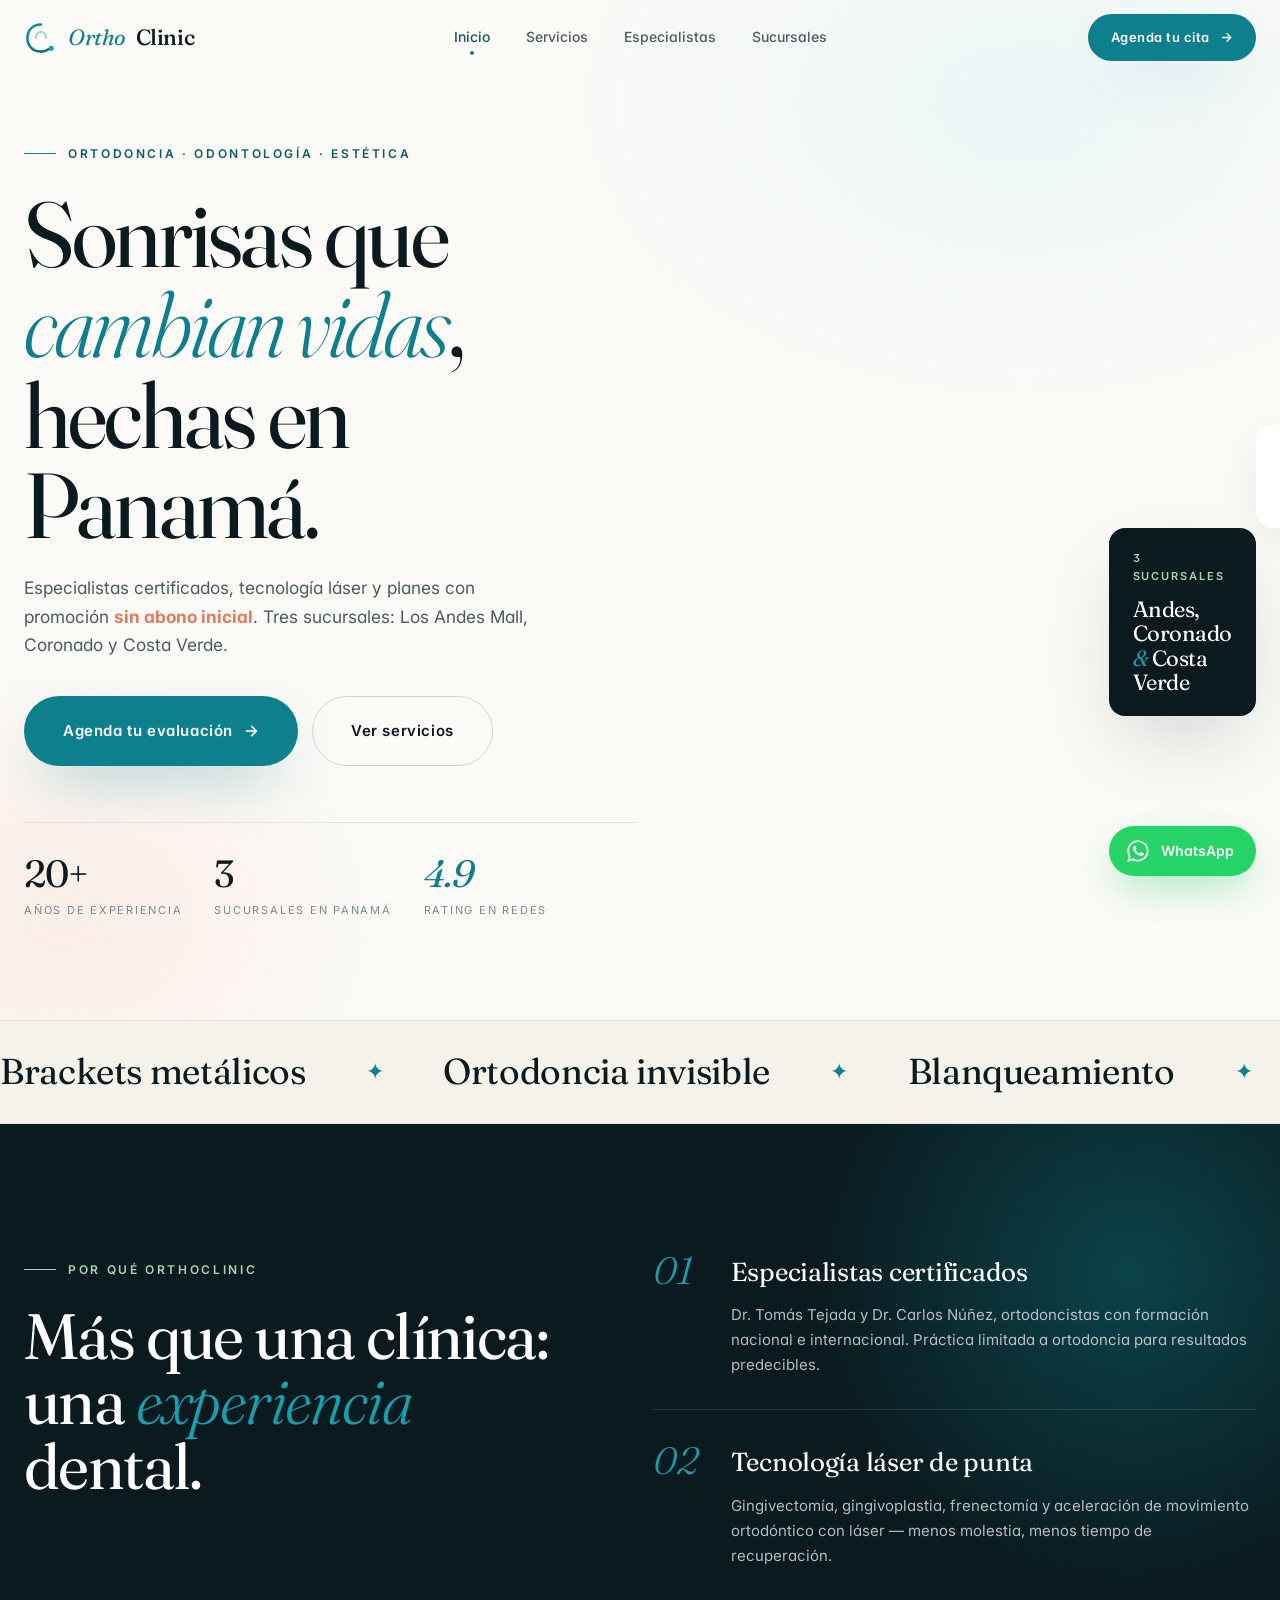
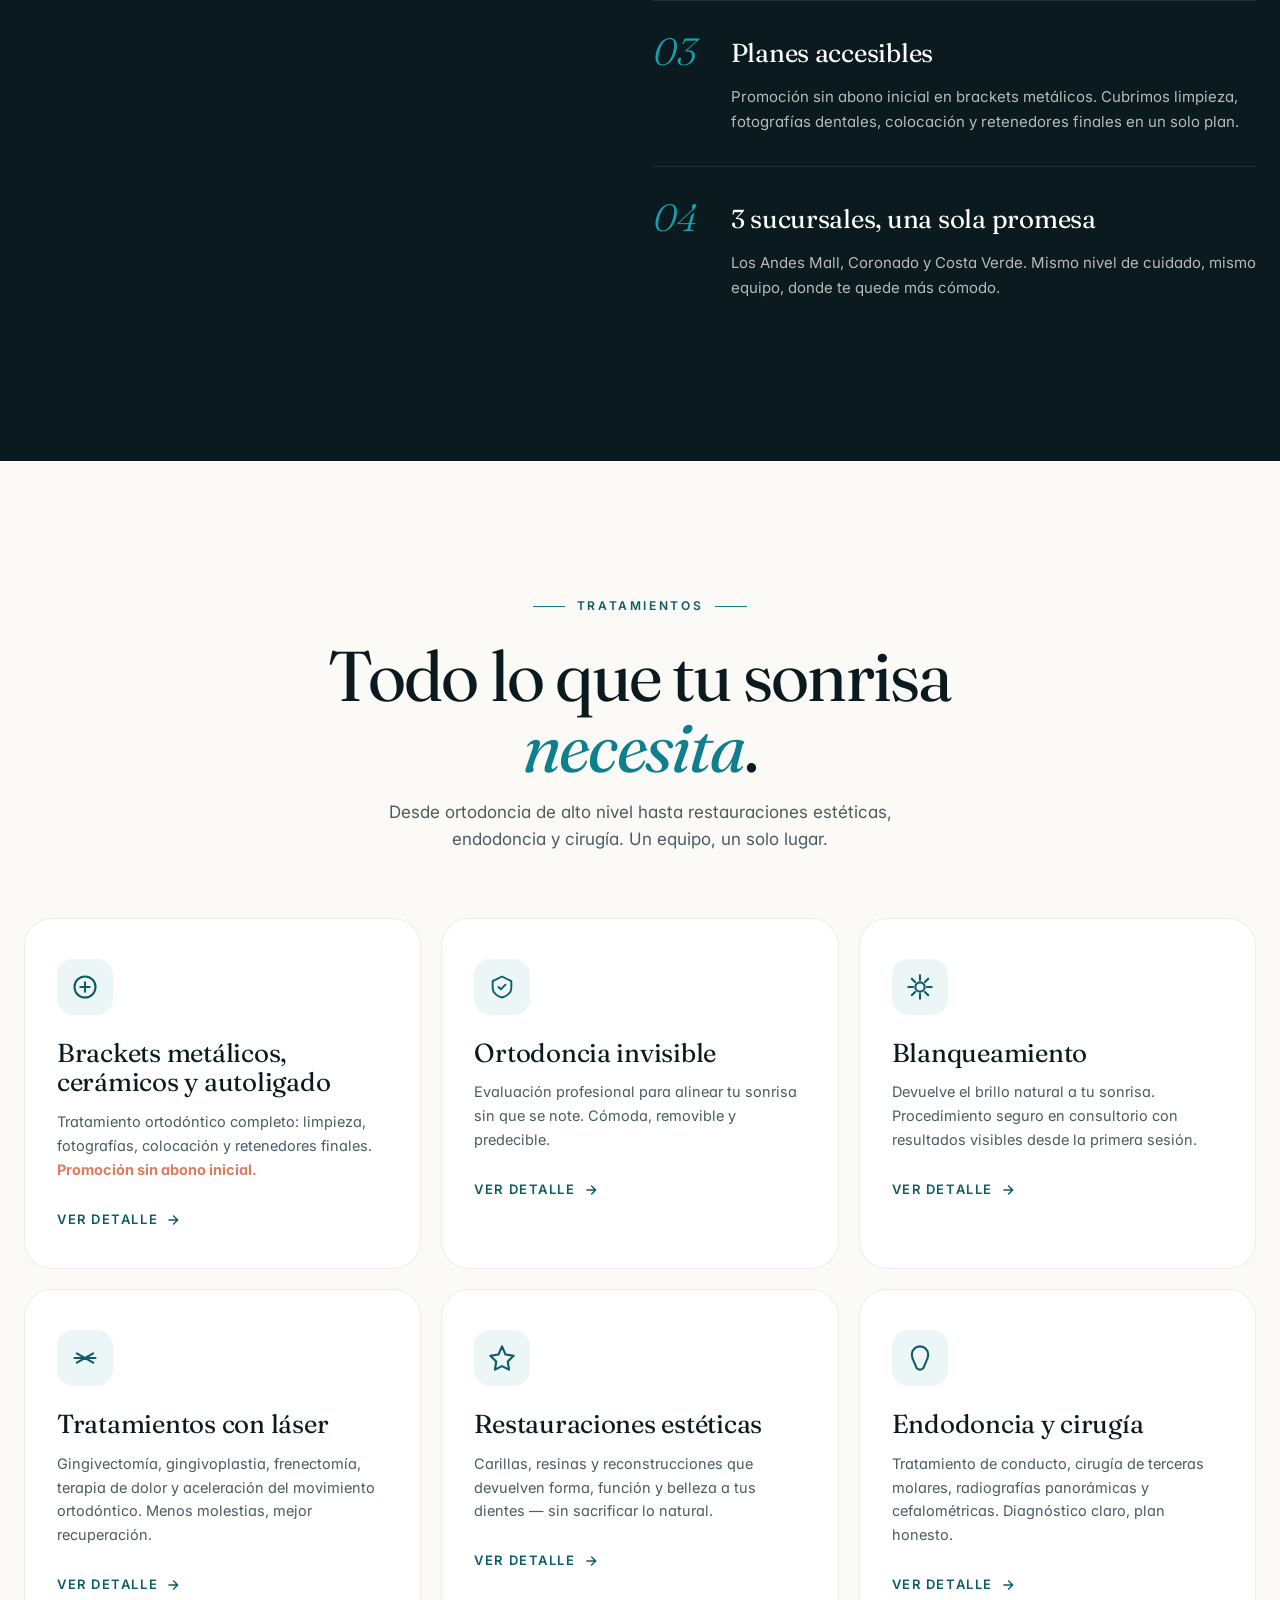
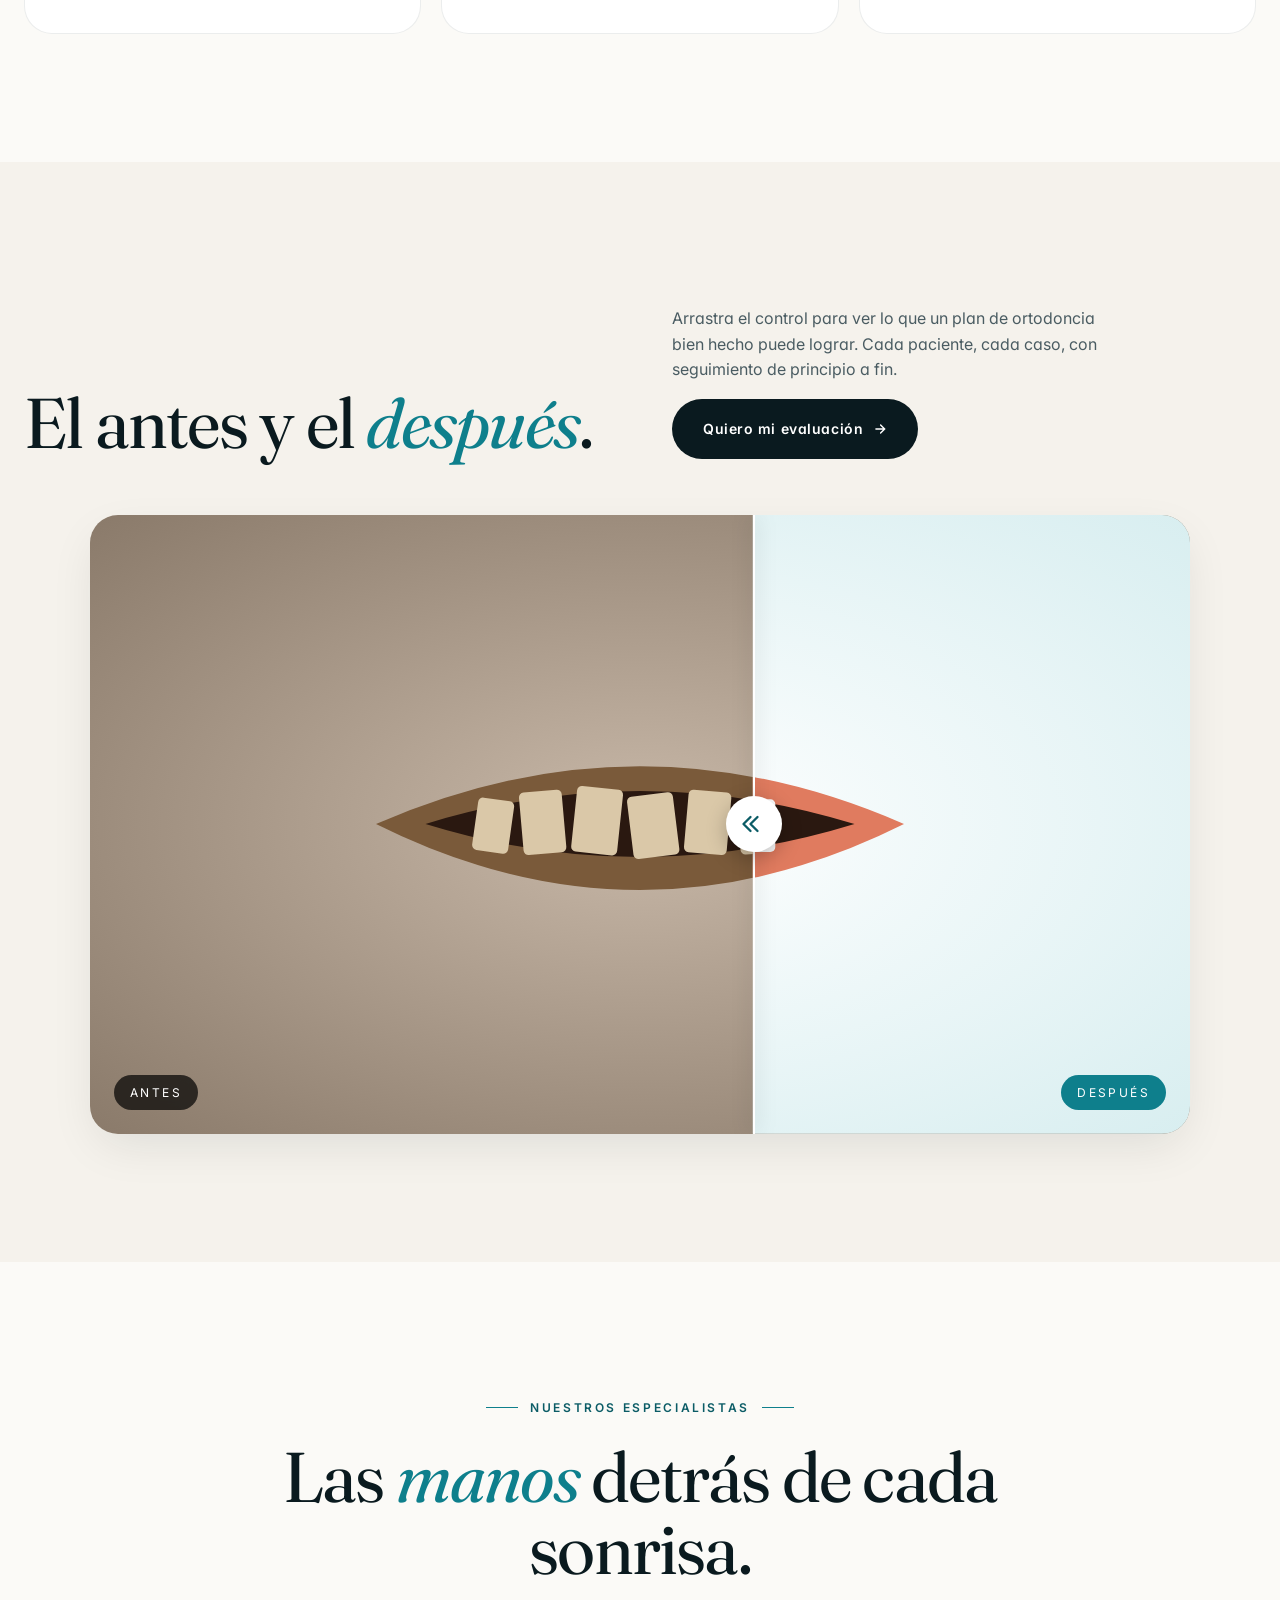
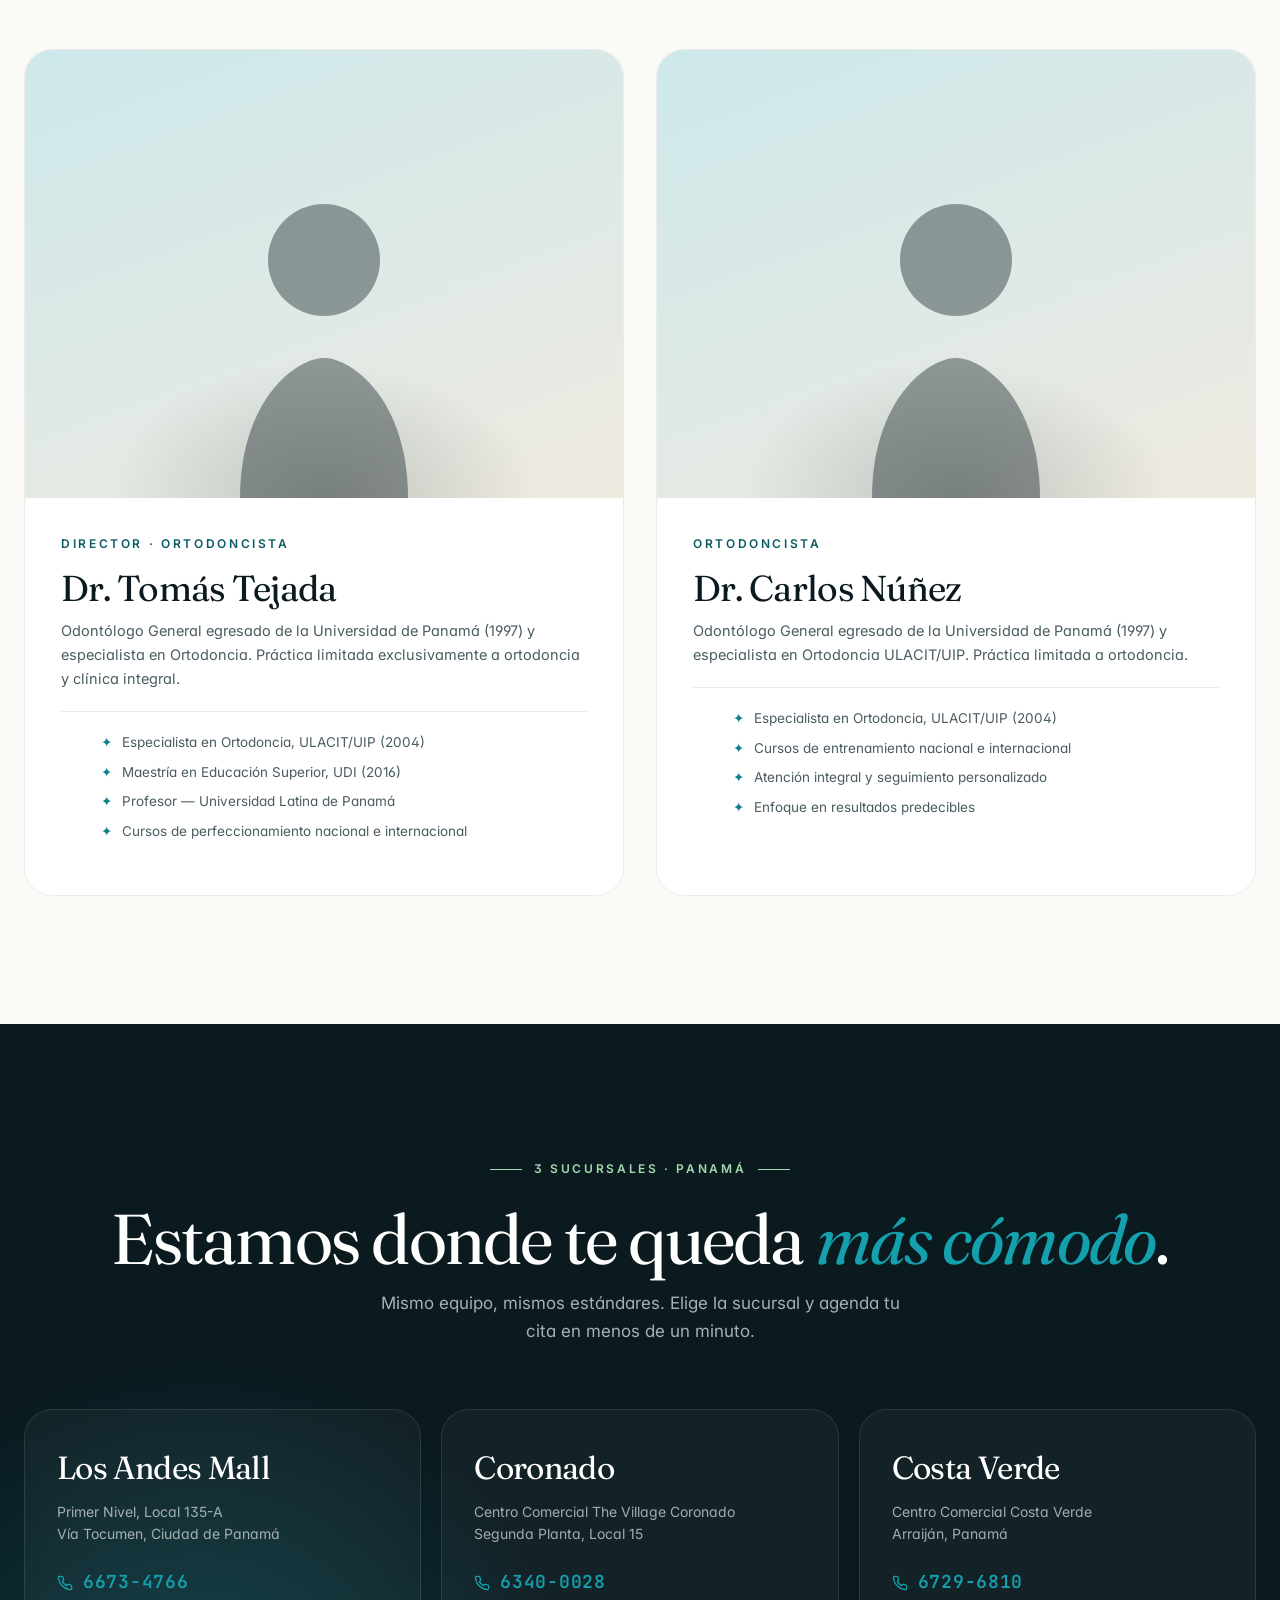
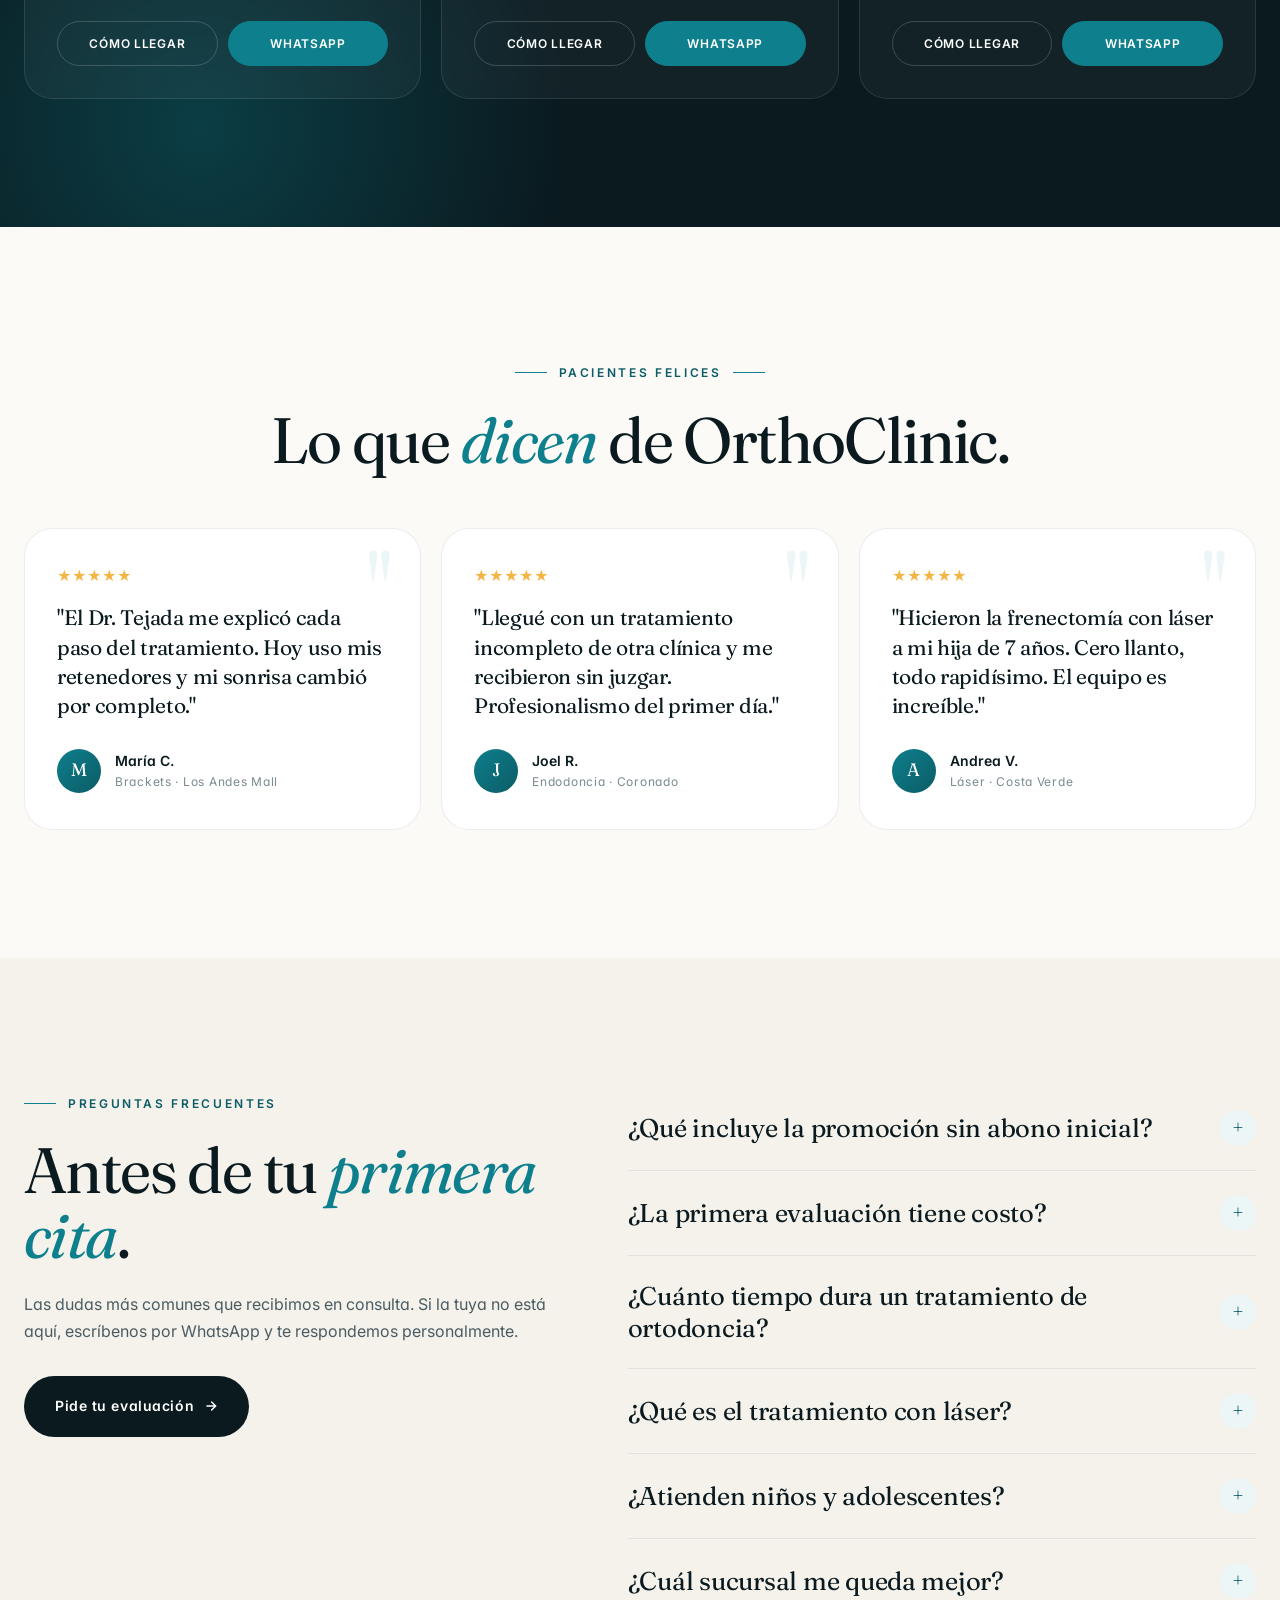
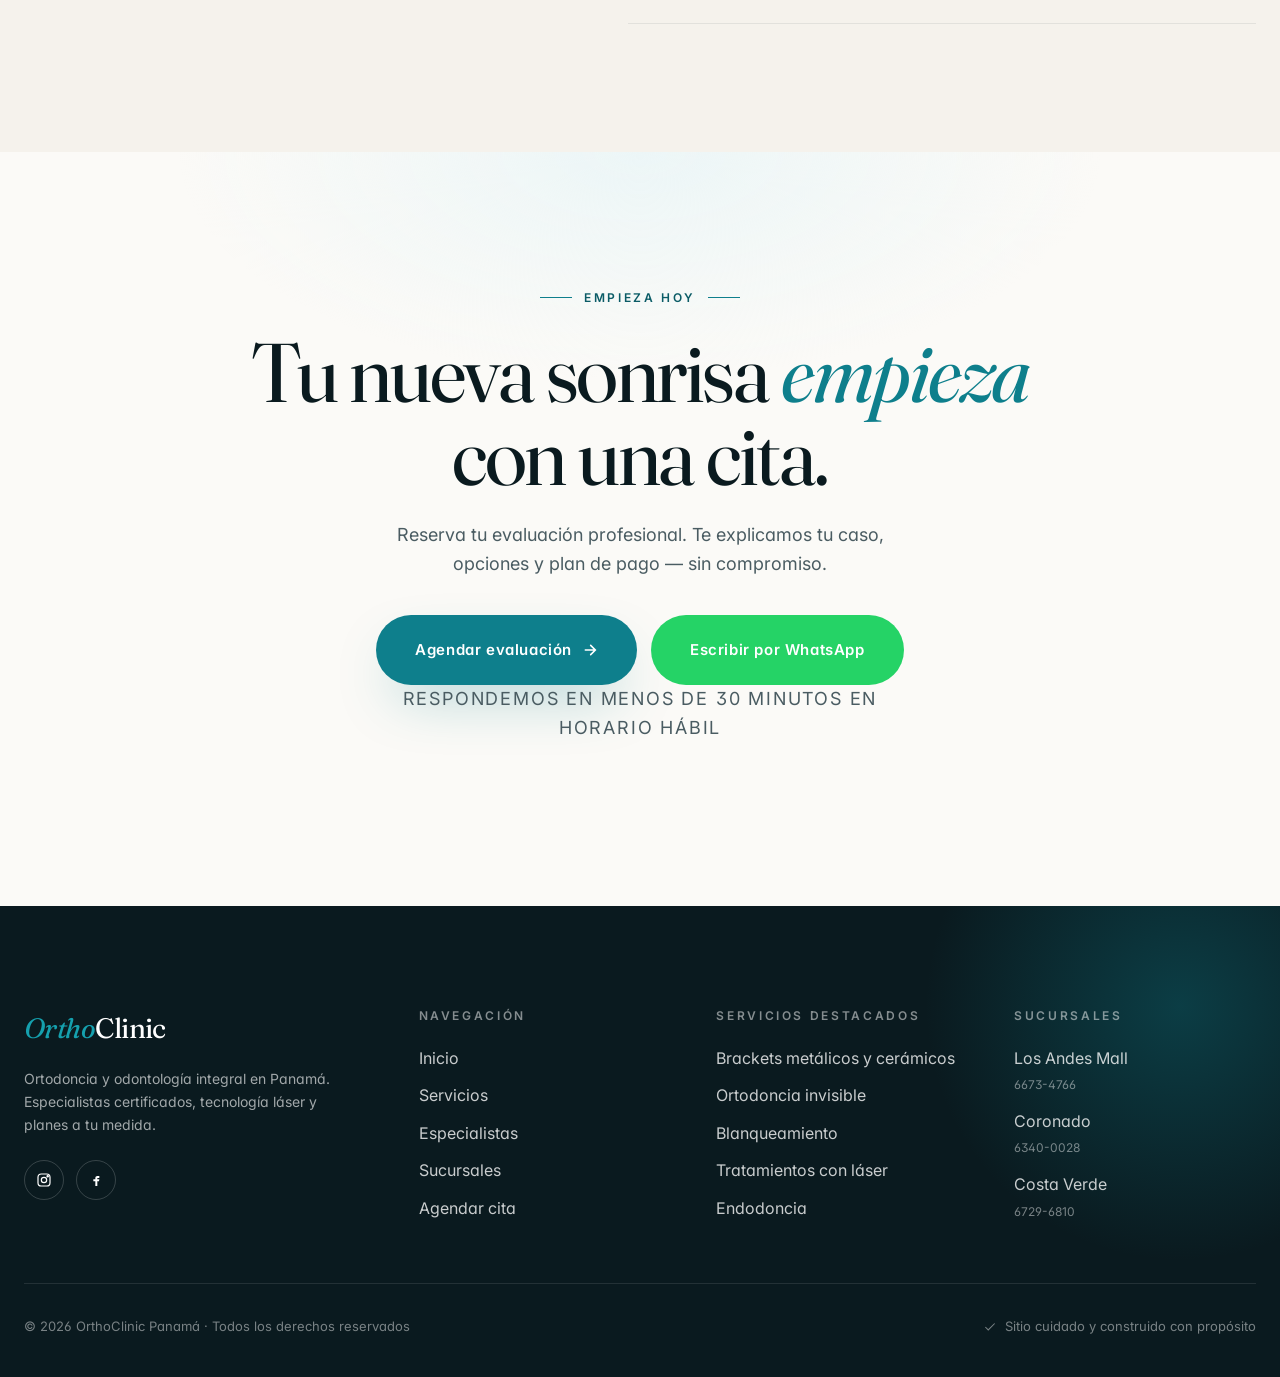
==== index.html @ 0a714a8a "chore: cache-bust v2 para forzar refresh del navegador" ====
<!doctype html>
<html lang="es">
<head>
  <meta charset="utf-8" />
  <meta name="viewport" content="width=device-width, initial-scale=1, viewport-fit=cover" />
  <title>OrthoClinic Panamá — Ortodoncia y odontología premium · 3 sucursales</title>
  <meta name="description" content="Especialistas en ortodoncia, brackets, blanqueamiento y láser dental en Panamá. Sucursales en Los Andes Mall, Coronado y Costa Verde. Promoción sin abono inicial." />
  <meta name="theme-color" content="#0E7F8C" />
  <meta property="og:title" content="OrthoClinic — Ortodoncia premium en Panamá" />
  <meta property="og:description" content="Sonrisas que cambian vidas. Brackets, ortodoncia invisible, blanqueamiento y láser. 3 sucursales en Panamá." />
  <meta property="og:type" content="website" />
  <link rel="icon" href="/public/logo-mark.svg" type="image/svg+xml" />
  <link href="/shared/theme.css?v=2" rel="stylesheet" />
  <style>
    /* === HERO === */
    .hero {
      position: relative;
      padding: calc(var(--oc-nav-h) + 60px) 24px 100px;
      overflow: hidden;
      background:
        radial-gradient(60% 50% at 80% 10%, var(--oc-teal-tint) 0%, transparent 60%),
        radial-gradient(40% 40% at 5% 90%, var(--oc-coral-tint) 0%, transparent 60%),
        var(--oc-bg);
    }
    .hero-inner {
      max-width: var(--oc-max);
      margin: 0 auto;
      display: grid;
      grid-template-columns: 1.05fr .95fr;
      gap: 64px;
      align-items: center;
      position: relative;
    }
    .hero-h1 {
      font-family: var(--oc-font-display);
      font-size: clamp(46px, 7.2vw, 108px);
      font-weight: 400;
      line-height: 0.98;
      letter-spacing: -0.03em;
      margin: 26px 0 24px;
      color: var(--oc-ink);
    }
    .hero-h1 em { font-style: italic; color: var(--oc-teal); font-weight: 300; }
    .hero-sub {
      font-size: clamp(16px, 1.35vw, 19px);
      color: var(--oc-ink-mute);
      max-width: 520px;
      line-height: 1.65;
      margin-bottom: 36px;
    }
    .hero-ctas { display: flex; gap: 14px; flex-wrap: wrap; }
    .hero-trust {
      display: flex;
      gap: 32px;
      margin-top: 56px;
      padding-top: 32px;
      border-top: 1px solid var(--oc-line);
      flex-wrap: wrap;
    }
    .hero-trust-item .num {
      font-family: var(--oc-font-display);
      font-size: 38px;
      font-weight: 400;
      color: var(--oc-ink);
      letter-spacing: -0.02em;
      line-height: 1;
    }
    .hero-trust-item .num em { color: var(--oc-teal); font-style: italic; }
    .hero-trust-item .lbl {
      font-size: 11px;
      letter-spacing: 0.16em;
      text-transform: uppercase;
      color: var(--oc-ink-soft);
      margin-top: 8px;
      display: block;
    }

    /* Hero visual — collage de cards */
    .hero-visual {
      position: relative;
      aspect-ratio: 4 / 5;
      max-width: 540px;
      margin-left: auto;
    }
    .hero-photo {
      position: absolute;
      inset: 0;
      border-radius: var(--oc-radius-xl);
      overflow: hidden;
      background:
        linear-gradient(160deg, var(--oc-teal-soft) 0%, var(--oc-bg-warm) 40%, var(--oc-coral-tint) 100%);
      box-shadow: var(--oc-shadow-lg);
    }
    .hero-photo::after {
      content: '';
      position: absolute;
      inset: 0;
      background:
        radial-gradient(60% 50% at 50% 30%, rgba(255,255,255,0.45) 0%, transparent 70%);
      mix-blend-mode: overlay;
    }
    /* "Smile" SVG */
    .hero-smile {
      position: absolute;
      inset: 0;
      display: flex;
      align-items: center;
      justify-content: center;
      z-index: 2;
    }
    .hero-smile svg { width: 78%; height: auto; opacity: 0.92; }

    .hero-card-rating {
      position: absolute;
      bottom: 8%;
      left: -10%;
      background: var(--oc-surface);
      padding: 18px 22px;
      border-radius: var(--oc-radius-md);
      box-shadow: var(--oc-shadow-md);
      display: flex;
      align-items: center;
      gap: 14px;
      z-index: 3;
      animation: float 6s var(--oc-ease) infinite alternate;
    }
    .hero-card-rating .stars { color: #F5B544; display: flex; gap: 2px; font-size: 14px; }
    .hero-card-rating .num { font-family: var(--oc-font-display); font-size: 28px; line-height: 1; color: var(--oc-ink); letter-spacing: -0.02em; }
    .hero-card-rating .lbl { font-size: 11px; color: var(--oc-ink-soft); letter-spacing: 0.1em; text-transform: uppercase; margin-top: 4px; }

    .hero-card-locs {
      position: absolute;
      top: 6%;
      right: -12%;
      background: var(--oc-ink);
      color: #fff;
      padding: 22px 24px;
      border-radius: var(--oc-radius-md);
      box-shadow: var(--oc-shadow-lg);
      z-index: 3;
      max-width: 220px;
      animation: float 7s var(--oc-ease) 1s infinite alternate-reverse;
    }
    .hero-card-locs h5 { font-size: 11px; letter-spacing: 0.18em; text-transform: uppercase; color: var(--oc-mint); margin: 0 0 12px; font-weight: 600; }
    .hero-card-locs p { margin: 0; font-family: var(--oc-font-display); font-size: 22px; line-height: 1.1; letter-spacing: -0.02em; }
    .hero-card-locs em { color: var(--oc-teal-bright); font-style: italic; }

    @keyframes float {
      0% { transform: translateY(0); }
      100% { transform: translateY(-14px); }
    }

    /* === MARQUEE BAND === */
    /* uses .oc-marquee from theme */

    /* === PROBLEM/SOLUTION === */
    .promise {
      background: var(--oc-ink);
      color: #fff;
      padding: clamp(80px, 10vw, 140px) 24px;
      position: relative;
      overflow: hidden;
    }
    .promise::before {
      content: '';
      position: absolute;
      top: -200px; right: -200px;
      width: 700px; height: 700px;
      background: radial-gradient(circle, rgba(14,160,174,0.30) 0%, transparent 65%);
      pointer-events: none;
    }
    .promise-inner { max-width: var(--oc-max); margin: 0 auto; position: relative; }
    .promise-grid {
      display: grid;
      grid-template-columns: 1fr 1.1fr;
      gap: 80px;
      align-items: start;
    }
    .promise h2 {
      font-family: var(--oc-font-display);
      font-size: clamp(40px, 5vw, 76px);
      font-weight: 400;
      line-height: 1.02;
      letter-spacing: -0.025em;
      color: #fff;
      margin: 24px 0 0;
    }
    .promise h2 em { color: var(--oc-teal-bright); font-style: italic; font-weight: 300; }
    .promise-list { display: flex; flex-direction: column; gap: 32px; }
    .promise-item {
      display: flex;
      gap: 24px;
      padding-bottom: 32px;
      border-bottom: 1px solid rgba(255,255,255,0.10);
    }
    .promise-item:last-child { border-bottom: none; }
    .promise-num {
      font-family: var(--oc-font-display);
      font-size: 38px;
      color: var(--oc-teal-bright);
      font-style: italic;
      font-weight: 300;
      line-height: 1;
      min-width: 54px;
    }
    .promise-item h3 { font-family: var(--oc-font-display); font-size: 26px; font-weight: 400; letter-spacing: -0.01em; margin: 0 0 10px; color: #fff; }
    .promise-item p { color: rgba(255,255,255,0.70); font-size: 15px; line-height: 1.65; margin: 0; }

    /* === SERVICES === */
    .services-head {
      max-width: 760px;
      margin: 0 auto 64px;
      text-align: center;
    }
    .services-head h2 {
      font-family: var(--oc-font-display);
      font-size: clamp(40px, 5.5vw, 76px);
      font-weight: 400;
      line-height: 1.02;
      letter-spacing: -0.025em;
      margin: 24px 0 16px;
    }
    .services-head h2 em { color: var(--oc-teal); font-style: italic; }
    .services-head p { color: var(--oc-ink-mute); font-size: 17px; max-width: 580px; margin: 0 auto; }

    .services-grid {
      display: grid;
      grid-template-columns: repeat(3, 1fr);
      gap: 20px;
    }
    .service-card {
      position: relative;
      padding: 40px 32px 36px;
      background: var(--oc-surface);
      border: 1px solid var(--oc-line);
      border-radius: var(--oc-radius-lg);
      overflow: hidden;
      transition: transform .5s var(--oc-ease), box-shadow .5s, border-color .35s;
      cursor: pointer;
    }
    .service-card:hover {
      transform: translateY(-8px);
      box-shadow: var(--oc-shadow-md);
      border-color: var(--oc-line-teal);
    }
    .service-card::before {
      content: '';
      position: absolute;
      top: 0; left: 0; right: 0;
      height: 4px;
      background: linear-gradient(90deg, var(--oc-teal), var(--oc-teal-bright), var(--oc-mint));
      transform: scaleX(0);
      transform-origin: left;
      transition: transform .6s var(--oc-ease);
    }
    .service-card:hover::before { transform: scaleX(1); }
    .service-icon {
      width: 56px;
      height: 56px;
      border-radius: var(--oc-radius-md);
      background: var(--oc-teal-tint);
      color: var(--oc-teal-deep);
      display: inline-flex;
      align-items: center;
      justify-content: center;
      margin-bottom: 24px;
      transition: transform .5s var(--oc-ease-spring), background .35s;
    }
    .service-card:hover .service-icon { background: var(--oc-teal); color: #fff; transform: rotate(-6deg) scale(1.08); }
    .service-card h3 { font-family: var(--oc-font-display); font-size: 26px; font-weight: 400; letter-spacing: -0.01em; margin: 0 0 12px; line-height: 1.15; }
    .service-card p { color: var(--oc-ink-mute); font-size: 14.5px; line-height: 1.65; margin: 0 0 24px; }
    .service-card-link {
      font-size: 13px;
      letter-spacing: 0.12em;
      text-transform: uppercase;
      font-weight: 600;
      color: var(--oc-teal-deep);
      display: inline-flex;
      align-items: center;
      gap: 8px;
    }

    /* === BEFORE / AFTER === */
    .ba-section { background: var(--oc-bg-soft); }
    .ba-head {
      display: grid;
      grid-template-columns: 1fr 1fr;
      align-items: end;
      gap: 64px;
      margin-bottom: 56px;
    }
    .ba-head h2 {
      font-family: var(--oc-font-display);
      font-size: clamp(40px, 5.5vw, 80px);
      font-weight: 400;
      line-height: 1.02;
      letter-spacing: -0.025em;
      margin: 24px 0 0;
    }
    .ba-head h2 em { color: var(--oc-teal); font-style: italic; }
    .ba-head p { color: var(--oc-ink-mute); font-size: 16px; max-width: 440px; }

    .ba-slider {
      position: relative;
      aspect-ratio: 16/9;
      border-radius: var(--oc-radius-lg);
      overflow: hidden;
      box-shadow: var(--oc-shadow-md);
      cursor: ew-resize;
      user-select: none;
      max-width: 1100px;
      margin: 0 auto;
    }
    .ba-half {
      position: absolute;
      inset: 0;
      display: flex;
      align-items: center;
      justify-content: center;
    }
    .ba-before {
      background:
        radial-gradient(ellipse at center, #c8b8a8 0%, #8a7a6a 100%);
    }
    .ba-after {
      background:
        radial-gradient(ellipse at center, #fff 0%, #d8eef0 100%);
      clip-path: inset(0 0 0 50%);
      transition: clip-path .1s linear;
    }
    .ba-handle {
      position: absolute;
      top: 0; bottom: 0;
      left: 50%;
      width: 2px;
      background: #fff;
      box-shadow: 0 0 20px rgba(0,0,0,0.4);
      pointer-events: none;
    }
    .ba-handle::after {
      content: '';
      position: absolute;
      top: 50%;
      left: 50%;
      transform: translate(-50%, -50%);
      width: 56px;
      height: 56px;
      border-radius: 50%;
      background: #fff;
      box-shadow: 0 6px 20px rgba(0,0,0,0.25);
      background-image: url("data:image/svg+xml,%3Csvg xmlns='http://www.w3.org/2000/svg' width='24' height='24' viewBox='0 0 24 24' fill='none' stroke='%230B5C66' stroke-width='2' stroke-linecap='round' stroke-linejoin='round'%3E%3Cpath d='M15 18l-6-6 6-6M9 18l-6-6 6-6'/%3E%3C/svg%3E");
      background-repeat: no-repeat;
      background-position: center;
      background-size: 28px;
    }
    .ba-label {
      position: absolute;
      bottom: 24px;
      padding: 8px 16px;
      background: rgba(0,0,0,0.7);
      color: #fff;
      font-size: 12px;
      letter-spacing: 0.2em;
      text-transform: uppercase;
      border-radius: var(--oc-radius-pill);
      backdrop-filter: blur(8px);
    }
    .ba-label-before { left: 24px; }
    .ba-label-after { right: 24px; background: var(--oc-teal); }
    .ba-smile { width: 60%; }

    /* === SPECIALISTS === */
    .specs-grid {
      display: grid;
      grid-template-columns: 1fr 1fr;
      gap: 32px;
    }
    .spec-card {
      background: var(--oc-surface);
      border-radius: var(--oc-radius-lg);
      overflow: hidden;
      border: 1px solid var(--oc-line);
      transition: transform .5s var(--oc-ease), box-shadow .5s;
    }
    .spec-card:hover { transform: translateY(-6px); box-shadow: var(--oc-shadow-md); }
    .spec-photo {
      aspect-ratio: 4/3;
      background: linear-gradient(160deg, var(--oc-teal-soft) 0%, var(--oc-bg-warm) 100%);
      position: relative;
      display: flex;
      align-items: flex-end;
      justify-content: center;
      overflow: hidden;
    }
    .spec-photo::before {
      content: '';
      position: absolute;
      inset: 0;
      background:
        radial-gradient(60% 50% at 50% 100%, var(--oc-ink) 0%, transparent 60%);
      opacity: 0.18;
    }
    .spec-silhouette {
      width: 60%;
      max-width: 280px;
      color: rgba(10,26,31,0.40);
      position: relative;
      z-index: 1;
    }
    .spec-body { padding: 32px 36px 36px; }
    .spec-eyebrow {
      font-size: 12px;
      letter-spacing: 0.22em;
      text-transform: uppercase;
      color: var(--oc-teal-deep);
      font-weight: 600;
    }
    .spec-name { font-family: var(--oc-font-display); font-size: 36px; font-weight: 400; letter-spacing: -0.02em; margin: 14px 0 12px; line-height: 1.05; }
    .spec-bio { color: var(--oc-ink-mute); font-size: 14.5px; line-height: 1.65; margin: 0 0 20px; }
    .spec-creds { display: flex; flex-direction: column; gap: 8px; padding-top: 20px; border-top: 1px solid var(--oc-line); }
    .spec-creds li {
      display: flex;
      gap: 10px;
      color: var(--oc-ink-mute);
      font-size: 13.5px;
      list-style: none;
    }
    .spec-creds li::before { content: '✦'; color: var(--oc-teal); }

    /* === LOCATIONS === */
    .locs-section {
      background: var(--oc-ink);
      color: #fff;
      position: relative;
      overflow: hidden;
    }
    .locs-section::before {
      content: '';
      position: absolute;
      bottom: -300px; left: -200px;
      width: 800px; height: 800px;
      background: radial-gradient(circle, rgba(14,127,140,0.35) 0%, transparent 65%);
      pointer-events: none;
    }
    .locs-inner { max-width: var(--oc-max); margin: 0 auto; position: relative; padding: clamp(80px, 10vw, 140px) 24px; }
    .locs-head { text-align: center; margin-bottom: 64px; }
    .locs-head h2 {
      font-family: var(--oc-font-display);
      font-size: clamp(40px, 5.5vw, 80px);
      font-weight: 400;
      letter-spacing: -0.025em;
      line-height: 1.02;
      color: #fff;
      margin: 24px 0 16px;
    }
    .locs-head h2 em { color: var(--oc-teal-bright); font-style: italic; }
    .locs-head p { color: rgba(255,255,255,0.65); max-width: 540px; margin: 0 auto; font-size: 17px; }

    .locs-grid {
      display: grid;
      grid-template-columns: repeat(3, 1fr);
      gap: 20px;
    }
    .loc-card {
      background: rgba(255,255,255,0.04);
      border: 1px solid rgba(255,255,255,0.10);
      border-radius: var(--oc-radius-lg);
      padding: 32px;
      transition: background .4s var(--oc-ease), border-color .4s, transform .4s;
      backdrop-filter: blur(8px);
    }
    .loc-card:hover {
      background: rgba(255,255,255,0.07);
      border-color: rgba(20,160,174,0.40);
      transform: translateY(-6px);
    }
    .loc-name {
      font-family: var(--oc-font-display);
      font-size: 32px;
      font-weight: 400;
      letter-spacing: -0.02em;
      color: #fff;
      margin: 0 0 8px;
    }
    .loc-addr { color: rgba(255,255,255,0.62); font-size: 14px; line-height: 1.55; margin: 0 0 24px; }
    .loc-phone {
      display: inline-flex;
      align-items: center;
      gap: 10px;
      color: var(--oc-teal-bright);
      font-family: var(--oc-font-mono);
      font-size: 18px;
      font-weight: 600;
      letter-spacing: 0.04em;
      margin-bottom: 24px;
    }
    .loc-actions { display: flex; gap: 10px; flex-wrap: wrap; }
    .loc-actions a {
      flex: 1;
      min-width: 110px;
      padding: 12px 16px;
      text-align: center;
      border-radius: var(--oc-radius-pill);
      font-size: 12px;
      font-weight: 600;
      letter-spacing: 0.06em;
      text-transform: uppercase;
      transition: background .3s, color .3s, border-color .3s;
      border: 1px solid;
    }
    .loc-actions .loc-map {
      background: transparent;
      color: #fff;
      border-color: rgba(255,255,255,0.18);
    }
    .loc-actions .loc-map:hover { background: #fff; color: var(--oc-ink); border-color: #fff; }
    .loc-actions .loc-wa {
      background: var(--oc-teal);
      color: #fff;
      border-color: var(--oc-teal);
    }
    .loc-actions .loc-wa:hover { background: var(--oc-teal-bright); border-color: var(--oc-teal-bright); }

    /* === TESTIMONIALS === */
    .test-section { background: var(--oc-bg); }
    .test-head { text-align: center; margin-bottom: 56px; }
    .test-head h2 {
      font-family: var(--oc-font-display);
      font-size: clamp(40px, 5vw, 72px);
      font-weight: 400;
      letter-spacing: -0.025em;
      line-height: 1.02;
      margin: 24px 0 0;
    }
    .test-head h2 em { color: var(--oc-teal); font-style: italic; }
    .test-grid {
      display: grid;
      grid-template-columns: repeat(3, 1fr);
      gap: 20px;
    }
    .test-card {
      background: var(--oc-surface);
      border-radius: var(--oc-radius-lg);
      padding: 36px 32px;
      border: 1px solid var(--oc-line);
      transition: transform .5s var(--oc-ease), box-shadow .5s;
      position: relative;
    }
    .test-card:hover { transform: translateY(-4px); box-shadow: var(--oc-shadow-md); }
    .test-card::before {
      content: '"';
      position: absolute;
      top: 14px;
      right: 28px;
      font-family: var(--oc-font-display);
      font-size: 96px;
      line-height: 1;
      color: var(--oc-teal-tint);
    }
    .test-stars { color: #F5B544; display: flex; gap: 2px; font-size: 14px; margin-bottom: 16px; }
    .test-body {
      font-family: var(--oc-font-display);
      font-size: 21px;
      font-weight: 400;
      line-height: 1.4;
      letter-spacing: -0.015em;
      color: var(--oc-ink);
      margin: 0 0 28px;
    }
    .test-meta { display: flex; align-items: center; gap: 14px; }
    .test-avatar {
      width: 44px;
      height: 44px;
      border-radius: 50%;
      background: linear-gradient(135deg, var(--oc-teal), var(--oc-teal-deep));
      color: #fff;
      display: inline-flex;
      align-items: center;
      justify-content: center;
      font-family: var(--oc-font-display);
      font-size: 18px;
      font-weight: 400;
    }
    .test-name { font-weight: 600; font-size: 14px; color: var(--oc-ink); }
    .test-when { font-size: 12px; color: var(--oc-ink-soft); letter-spacing: 0.06em; }

    /* === FAQ === */
    .faq-section { background: var(--oc-bg-soft); }
    .faq-grid {
      display: grid;
      grid-template-columns: 1fr 1.2fr;
      gap: 80px;
      align-items: start;
    }
    .faq-grid > div h2 {
      font-family: var(--oc-font-display);
      font-size: clamp(40px, 5vw, 72px);
      font-weight: 400;
      letter-spacing: -0.025em;
      line-height: 1.02;
      margin: 24px 0 24px;
    }
    .faq-grid > div h2 em { color: var(--oc-teal); font-style: italic; }
    .faq-grid > div p { color: var(--oc-ink-mute); font-size: 16px; line-height: 1.65; margin: 0 0 32px; }
    .faq-list { display: flex; flex-direction: column; gap: 0; }
    .faq-item {
      border-bottom: 1px solid var(--oc-line);
      padding: 24px 0;
      cursor: pointer;
    }
    .faq-item summary {
      list-style: none;
      display: flex;
      justify-content: space-between;
      align-items: center;
      gap: 24px;
      font-family: var(--oc-font-display);
      font-size: clamp(20px, 2vw, 26px);
      font-weight: 400;
      letter-spacing: -0.01em;
      line-height: 1.25;
      color: var(--oc-ink);
      cursor: pointer;
    }
    .faq-item summary::-webkit-details-marker { display: none; }
    .faq-item summary::after {
      content: '+';
      flex-shrink: 0;
      width: 36px;
      height: 36px;
      border-radius: 50%;
      background: var(--oc-teal-tint);
      color: var(--oc-teal-deep);
      display: inline-flex;
      align-items: center;
      justify-content: center;
      font-size: 22px;
      font-weight: 300;
      transition: transform .4s var(--oc-ease), background .3s;
    }
    .faq-item[open] summary::after { content: '−'; background: var(--oc-teal); color: #fff; transform: rotate(180deg); }
    .faq-item p {
      margin: 18px 0 0;
      color: var(--oc-ink-mute);
      font-size: 15px;
      line-height: 1.7;
      max-width: 640px;
    }

    /* === FINAL CTA === */
    .cta-section {
      padding: clamp(80px, 10vw, 140px) 24px;
      background:
        radial-gradient(60% 50% at 50% 0%, var(--oc-teal-tint) 0%, transparent 60%),
        var(--oc-bg);
      text-align: center;
    }
    .cta-inner { max-width: 800px; margin: 0 auto; }
    .cta-inner h2 {
      font-family: var(--oc-font-display);
      font-size: clamp(46px, 6.5vw, 96px);
      font-weight: 400;
      letter-spacing: -0.03em;
      line-height: 1.0;
      margin: 24px 0 24px;
    }
    .cta-inner h2 em { color: var(--oc-teal); font-style: italic; }
    .cta-inner p { color: var(--oc-ink-mute); font-size: 18px; max-width: 540px; margin: 0 auto 36px; line-height: 1.6; }
    .cta-ctas { display: inline-flex; gap: 14px; flex-wrap: wrap; justify-content: center; }
    .cta-fine { margin-top: 32px; font-size: 12px; color: var(--oc-ink-soft); letter-spacing: 0.1em; text-transform: uppercase; }

    /* === RESPONSIVE === */
    @media (max-width: 980px) {
      .hero-inner { grid-template-columns: 1fr; gap: 40px; }
      .hero-visual { max-width: 420px; margin: 0 auto; }
      .promise-grid, .ba-head, .faq-grid { grid-template-columns: 1fr; gap: 40px; }
      .services-grid, .locs-grid, .test-grid, .specs-grid { grid-template-columns: 1fr; }
    }
    @media (min-width: 640px) and (max-width: 980px) {
      .services-grid, .test-grid { grid-template-columns: 1fr 1fr; }
    }
  </style>
</head>
<body>

  <section class="hero">
    <div class="hero-inner">
      <div>
        <span class="oc-eyebrow" data-reveal>Ortodoncia · Odontología · Estética</span>
        <h1 class="hero-h1" data-reveal data-reveal-delay="1">
          Sonrisas que <em>cambian vidas</em>, hechas en Panamá.
        </h1>
        <p class="hero-sub" data-reveal data-reveal-delay="2">
          Especialistas certificados, tecnología láser y planes con promoción <strong style="color: var(--oc-coral);">sin abono inicial</strong>. Tres sucursales: Los Andes Mall, Coronado y Costa Verde.
        </p>
        <div class="hero-ctas" data-reveal data-reveal-delay="3">
          <a class="oc-btn oc-btn-teal oc-btn-lg" href="/agenda">
            Agenda tu evaluación
            <svg width="16" height="16" viewBox="0 0 24 24" fill="none" stroke="currentColor" stroke-width="2.4" stroke-linecap="round" stroke-linejoin="round"><path d="M5 12h14M13 5l7 7-7 7"/></svg>
          </a>
          <a class="oc-btn oc-btn-outline oc-btn-lg" href="/servicios">Ver servicios</a>
        </div>

        <div class="hero-trust" data-reveal data-reveal-delay="4">
          <div class="hero-trust-item">
            <span class="num"><span data-count="20" data-suffix="+">0</span></span>
            <span class="lbl">Años de experiencia</span>
          </div>
          <div class="hero-trust-item">
            <span class="num"><span data-count="3" data-suffix="">0</span></span>
            <span class="lbl">Sucursales en Panamá</span>
          </div>
          <div class="hero-trust-item">
            <span class="num"><em><span data-count="4.9" data-suffix="">0</span></em></span>
            <span class="lbl">Rating en redes</span>
          </div>
        </div>
      </div>

      <div class="hero-visual" data-reveal data-reveal-delay="2">
        <div class="hero-photo">
          <div class="hero-smile">
            <!-- Smile illustration -->
            <svg viewBox="0 0 400 320" xmlns="http://www.w3.org/2000/svg" fill="none">
              <defs>
                <linearGradient id="lip-grad" x1="0" y1="0" x2="0" y2="1">
                  <stop offset="0" stop-color="#E07B5F"/>
                  <stop offset="1" stop-color="#B85B40"/>
                </linearGradient>
                <linearGradient id="tooth-grad" x1="0" y1="0" x2="0" y2="1">
                  <stop offset="0" stop-color="#FFFFFF"/>
                  <stop offset="1" stop-color="#E5F2F4"/>
                </linearGradient>
              </defs>
              <!-- Lips -->
              <path d="M40 160 Q200 60, 360 160 Q200 280, 40 160 Z" fill="url(#lip-grad)"/>
              <!-- Mouth opening -->
              <path d="M70 160 Q200 100, 330 160 Q200 220, 70 160 Z" fill="#3a1810"/>
              <!-- Teeth -->
              <g fill="url(#tooth-grad)">
                <rect x="100" y="135" width="22" height="38" rx="4"/>
                <rect x="128" y="128" width="26" height="44" rx="4"/>
                <rect x="160" y="124" width="28" height="48" rx="4"/>
                <rect x="194" y="124" width="28" height="48" rx="4"/>
                <rect x="228" y="128" width="26" height="44" rx="4"/>
                <rect x="260" y="135" width="22" height="38" rx="4"/>
              </g>
              <!-- Highlight on tooth -->
              <rect x="166" y="130" width="6" height="20" rx="3" fill="#fff" opacity="0.8"/>
              <rect x="200" y="130" width="6" height="20" rx="3" fill="#fff" opacity="0.8"/>
              <!-- Sparkle -->
              <g transform="translate(310,80)">
                <path d="M0 -16 L4 -4 L16 0 L4 4 L0 16 L-4 4 L-16 0 L-4 -4 Z" fill="#15A0AE"/>
              </g>
              <g transform="translate(70,80)">
                <path d="M0 -10 L3 -3 L10 0 L3 3 L0 10 L-3 3 L-10 0 L-3 -3 Z" fill="#A4D8AE"/>
              </g>
            </svg>
          </div>
        </div>

        <div class="hero-card-rating">
          <div class="stars">★★★★★</div>
          <div>
            <div class="num">4.9</div>
            <div class="lbl">344 reseñas</div>
          </div>
        </div>

        <div class="hero-card-locs">
          <h5>3 sucursales</h5>
          <p>Andes, Coronado <em>&</em> Costa Verde</p>
        </div>
      </div>
    </div>
  </section>

  <div class="oc-marquee" aria-hidden="true">
    <div class="oc-marquee-track">
      <span>Brackets metálicos</span>
      <span>Ortodoncia invisible</span>
      <span>Blanqueamiento</span>
      <span>Láser dental</span>
      <span>Endodoncia</span>
      <span>Limpieza profunda</span>
      <span>Brackets metálicos</span>
      <span>Ortodoncia invisible</span>
      <span>Blanqueamiento</span>
      <span>Láser dental</span>
      <span>Endodoncia</span>
      <span>Limpieza profunda</span>
    </div>
  </div>

  <section class="promise oc-section">
    <div class="promise-inner">
      <div class="promise-grid">
        <div>
          <span class="oc-eyebrow is-light" data-reveal>Por qué OrthoClinic</span>
          <h2 data-reveal data-reveal-delay="1">
            Más que una clínica:<br>una <em>experiencia</em> dental.
          </h2>
        </div>
        <div class="promise-list">
          <div class="promise-item" data-reveal data-reveal-delay="2">
            <div class="promise-num">01</div>
            <div>
              <h3>Especialistas certificados</h3>
              <p>Dr. Tomás Tejada y Dr. Carlos Núñez, ortodoncistas con formación nacional e internacional. Práctica limitada a ortodoncia para resultados predecibles.</p>
            </div>
          </div>
          <div class="promise-item" data-reveal data-reveal-delay="3">
            <div class="promise-num">02</div>
            <div>
              <h3>Tecnología láser de punta</h3>
              <p>Gingivectomía, gingivoplastia, frenectomía y aceleración de movimiento ortodóntico con láser — menos molestia, menos tiempo de recuperación.</p>
            </div>
          </div>
          <div class="promise-item" data-reveal data-reveal-delay="4">
            <div class="promise-num">03</div>
            <div>
              <h3>Planes accesibles</h3>
              <p>Promoción sin abono inicial en brackets metálicos. Cubrimos limpieza, fotografías dentales, colocación y retenedores finales en un solo plan.</p>
            </div>
          </div>
          <div class="promise-item" data-reveal data-reveal-delay="5">
            <div class="promise-num">04</div>
            <div>
              <h3>3 sucursales, una sola promesa</h3>
              <p>Los Andes Mall, Coronado y Costa Verde. Mismo nivel de cuidado, mismo equipo, donde te quede más cómodo.</p>
            </div>
          </div>
        </div>
      </div>
    </div>
  </section>

  <section class="oc-section">
    <div class="oc-container">
      <div class="services-head">
        <span class="oc-eyebrow is-center" data-reveal>Tratamientos</span>
        <h2 data-reveal data-reveal-delay="1">Todo lo que tu sonrisa <em>necesita</em>.</h2>
        <p data-reveal data-reveal-delay="2">Desde ortodoncia de alto nivel hasta restauraciones estéticas, endodoncia y cirugía. Un equipo, un solo lugar.</p>
      </div>

      <div class="services-grid">
        <a class="service-card" href="/servicios#brackets" data-reveal>
          <div class="service-icon">
            <svg width="28" height="28" viewBox="0 0 24 24" fill="none" stroke="currentColor" stroke-width="1.8" stroke-linecap="round" stroke-linejoin="round"><path d="M3 12c0-5 4-9 9-9s9 4 9 9-4 9-9 9-9-4-9-9z"/><path d="M8 12h8M12 8v8"/></svg>
          </div>
          <h3>Brackets metálicos, cerámicos y autoligado</h3>
          <p>Tratamiento ortodóntico completo: limpieza, fotografías, colocación y retenedores finales. <strong style="color:var(--oc-coral);">Promoción sin abono inicial.</strong></p>
          <span class="service-card-link">Ver detalle <svg width="14" height="14" viewBox="0 0 24 24" fill="none" stroke="currentColor" stroke-width="2.4" stroke-linecap="round"><path d="M5 12h14M13 5l7 7-7 7"/></svg></span>
        </a>

        <a class="service-card" href="/servicios#invisible" data-reveal data-reveal-delay="1">
          <div class="service-icon">
            <svg width="28" height="28" viewBox="0 0 24 24" fill="none" stroke="currentColor" stroke-width="1.6" stroke-linecap="round" stroke-linejoin="round"><path d="M12 3l8 4v6c0 4-4 7-8 8-4-1-8-4-8-8V7l8-4z"/><path d="M9 12l2 2 4-4"/></svg>
          </div>
          <h3>Ortodoncia invisible</h3>
          <p>Evaluación profesional para alinear tu sonrisa sin que se note. Cómoda, removible y predecible.</p>
          <span class="service-card-link">Ver detalle <svg width="14" height="14" viewBox="0 0 24 24" fill="none" stroke="currentColor" stroke-width="2.4" stroke-linecap="round"><path d="M5 12h14M13 5l7 7-7 7"/></svg></span>
        </a>

        <a class="service-card" href="/servicios#blanqueamiento" data-reveal data-reveal-delay="2">
          <div class="service-icon">
            <svg width="28" height="28" viewBox="0 0 24 24" fill="none" stroke="currentColor" stroke-width="1.8" stroke-linecap="round" stroke-linejoin="round"><path d="M12 2v4M12 18v4M4.93 4.93l2.83 2.83M16.24 16.24l2.83 2.83M2 12h4M18 12h4M4.93 19.07l2.83-2.83M16.24 7.76l2.83-2.83"/><circle cx="12" cy="12" r="4"/></svg>
          </div>
          <h3>Blanqueamiento</h3>
          <p>Devuelve el brillo natural a tu sonrisa. Procedimiento seguro en consultorio con resultados visibles desde la primera sesión.</p>
          <span class="service-card-link">Ver detalle <svg width="14" height="14" viewBox="0 0 24 24" fill="none" stroke="currentColor" stroke-width="2.4" stroke-linecap="round"><path d="M5 12h14M13 5l7 7-7 7"/></svg></span>
        </a>

        <a class="service-card" href="/servicios#laser" data-reveal>
          <div class="service-icon">
            <svg width="28" height="28" viewBox="0 0 24 24" fill="none" stroke="currentColor" stroke-width="1.8" stroke-linecap="round" stroke-linejoin="round"><path d="M3 12L21 12M5 8l14 8M5 16l14-8"/></svg>
          </div>
          <h3>Tratamientos con láser</h3>
          <p>Gingivectomía, gingivoplastia, frenectomía, terapia de dolor y aceleración del movimiento ortodóntico. Menos molestias, mejor recuperación.</p>
          <span class="service-card-link">Ver detalle <svg width="14" height="14" viewBox="0 0 24 24" fill="none" stroke="currentColor" stroke-width="2.4" stroke-linecap="round"><path d="M5 12h14M13 5l7 7-7 7"/></svg></span>
        </a>

        <a class="service-card" href="/servicios#estetica" data-reveal data-reveal-delay="1">
          <div class="service-icon">
            <svg width="28" height="28" viewBox="0 0 24 24" fill="none" stroke="currentColor" stroke-width="1.8" stroke-linecap="round" stroke-linejoin="round"><path d="M12 2l3 7 7 1-5 5 1 7-6-3-6 3 1-7-5-5 7-1z"/></svg>
          </div>
          <h3>Restauraciones estéticas</h3>
          <p>Carillas, resinas y reconstrucciones que devuelven forma, función y belleza a tus dientes — sin sacrificar lo natural.</p>
          <span class="service-card-link">Ver detalle <svg width="14" height="14" viewBox="0 0 24 24" fill="none" stroke="currentColor" stroke-width="2.4" stroke-linecap="round"><path d="M5 12h14M13 5l7 7-7 7"/></svg></span>
        </a>

        <a class="service-card" href="/servicios#endodoncia" data-reveal data-reveal-delay="2">
          <div class="service-icon">
            <svg width="28" height="28" viewBox="0 0 24 24" fill="none" stroke="currentColor" stroke-width="1.8" stroke-linecap="round" stroke-linejoin="round"><path d="M12 2C8 2 5 5 5 9c0 4 2 6 3 9 .5 1.5 1 4 4 4s3.5-2.5 4-4c1-3 3-5 3-9 0-4-3-7-7-7z"/></svg>
          </div>
          <h3>Endodoncia y cirugía</h3>
          <p>Tratamiento de conducto, cirugía de terceras molares, radiografías panorámicas y cefalométricas. Diagnóstico claro, plan honesto.</p>
          <span class="service-card-link">Ver detalle <svg width="14" height="14" viewBox="0 0 24 24" fill="none" stroke="currentColor" stroke-width="2.4" stroke-linecap="round"><path d="M5 12h14M13 5l7 7-7 7"/></svg></span>
        </a>
      </div>
    </div>
  </section>

  <section class="oc-section ba-section">
    <div class="oc-container">
      <div class="ba-head">
        <div>
          <span class="oc-eyebrow" data-reveal>Resultados reales</span>
          <h2 data-reveal data-reveal-delay="1">El antes y el <em>después</em>.</h2>
        </div>
        <div>
          <p data-reveal data-reveal-delay="2">
            Arrastra el control para ver lo que un plan de ortodoncia bien hecho puede lograr. Cada paciente, cada caso, con seguimiento de principio a fin.
          </p>
          <a class="oc-btn oc-btn-ink" href="/agenda" data-reveal data-reveal-delay="3">
            Quiero mi evaluación
            <svg width="14" height="14" viewBox="0 0 24 24" fill="none" stroke="currentColor" stroke-width="2.4" stroke-linecap="round"><path d="M5 12h14M13 5l7 7-7 7"/></svg>
          </a>
        </div>
      </div>

      <div class="ba-slider" id="baSlider" data-reveal>
        <div class="ba-half ba-before">
          <svg class="ba-smile" viewBox="0 0 400 200" fill="none">
            <path d="M40 100 Q200 30, 360 100 Q200 180, 40 100 Z" fill="#7a5a3a"/>
            <path d="M70 100 Q200 60, 330 100 Q200 140, 70 100 Z" fill="#2a1810"/>
            <g fill="#dac8a8">
              <rect x="100" y="85" width="22" height="32" rx="3" transform="rotate(8 111 101)"/>
              <rect x="128" y="80" width="26" height="38" rx="3" transform="rotate(-5 141 99)"/>
              <rect x="160" y="78" width="28" height="40" rx="3" transform="rotate(6 174 98)"/>
              <rect x="194" y="82" width="28" height="38" rx="3" transform="rotate(-7 208 101)"/>
              <rect x="228" y="80" width="26" height="38" rx="3" transform="rotate(5 241 99)"/>
              <rect x="260" y="86" width="22" height="32" rx="3" transform="rotate(-4 271 102)"/>
            </g>
          </svg>
          <span class="ba-label ba-label-before">Antes</span>
        </div>
        <div class="ba-half ba-after" id="baAfter">
          <svg class="ba-smile" viewBox="0 0 400 200" fill="none">
            <path d="M40 100 Q200 30, 360 100 Q200 180, 40 100 Z" fill="#E07B5F"/>
            <path d="M70 100 Q200 60, 330 100 Q200 140, 70 100 Z" fill="#2a1810"/>
            <g fill="#ffffff">
              <rect x="100" y="85" width="22" height="32" rx="3"/>
              <rect x="128" y="80" width="26" height="38" rx="3"/>
              <rect x="160" y="78" width="28" height="40" rx="3"/>
              <rect x="194" y="78" width="28" height="40" rx="3"/>
              <rect x="228" y="80" width="26" height="38" rx="3"/>
              <rect x="260" y="85" width="22" height="32" rx="3"/>
            </g>
          </svg>
          <span class="ba-label ba-label-after">Después</span>
        </div>
        <div class="ba-handle" id="baHandle"></div>
      </div>
    </div>
  </section>

  <section class="oc-section">
    <div class="oc-container">
      <div class="services-head">
        <span class="oc-eyebrow is-center" data-reveal>Nuestros especialistas</span>
        <h2 data-reveal data-reveal-delay="1">Las <em>manos</em> detrás de cada sonrisa.</h2>
      </div>

      <div class="specs-grid">
        <article class="spec-card" data-reveal>
          <div class="spec-photo">
            <svg class="spec-silhouette" viewBox="0 0 200 240" fill="currentColor">
              <circle cx="100" cy="70" r="40"/>
              <path d="M40 240 C 40 170, 80 140, 100 140 C 120 140, 160 170, 160 240 Z"/>
            </svg>
          </div>
          <div class="spec-body">
            <span class="spec-eyebrow">Director · Ortodoncista</span>
            <h3 class="spec-name">Dr. Tomás Tejada</h3>
            <p class="spec-bio">Odontólogo General egresado de la Universidad de Panamá (1997) y especialista en Ortodoncia. Práctica limitada exclusivamente a ortodoncia y clínica integral.</p>
            <ul class="spec-creds">
              <li>Especialista en Ortodoncia, ULACIT/UIP (2004)</li>
              <li>Maestría en Educación Superior, UDI (2016)</li>
              <li>Profesor — Universidad Latina de Panamá</li>
              <li>Cursos de perfeccionamiento nacional e internacional</li>
            </ul>
          </div>
        </article>

        <article class="spec-card" data-reveal data-reveal-delay="1">
          <div class="spec-photo">
            <svg class="spec-silhouette" viewBox="0 0 200 240" fill="currentColor">
              <circle cx="100" cy="70" r="40"/>
              <path d="M40 240 C 40 170, 80 140, 100 140 C 120 140, 160 170, 160 240 Z"/>
            </svg>
          </div>
          <div class="spec-body">
            <span class="spec-eyebrow">Ortodoncista</span>
            <h3 class="spec-name">Dr. Carlos Núñez</h3>
            <p class="spec-bio">Odontólogo General egresado de la Universidad de Panamá (1997) y especialista en Ortodoncia ULACIT/UIP. Práctica limitada a ortodoncia.</p>
            <ul class="spec-creds">
              <li>Especialista en Ortodoncia, ULACIT/UIP (2004)</li>
              <li>Cursos de entrenamiento nacional e internacional</li>
              <li>Atención integral y seguimiento personalizado</li>
              <li>Enfoque en resultados predecibles</li>
            </ul>
          </div>
        </article>
      </div>
    </div>
  </section>

  <section class="locs-section">
    <div class="locs-inner">
      <div class="locs-head">
        <span class="oc-eyebrow is-center is-light" data-reveal>3 sucursales · Panamá</span>
        <h2 data-reveal data-reveal-delay="1">Estamos donde te queda <em>más cómodo</em>.</h2>
        <p data-reveal data-reveal-delay="2">Mismo equipo, mismos estándares. Elige la sucursal y agenda tu cita en menos de un minuto.</p>
      </div>

      <div class="locs-grid">
        <article class="loc-card" data-reveal>
          <h3 class="loc-name">Los Andes Mall</h3>
          <p class="loc-addr">Primer Nivel, Local 135-A<br>Vía Tocumen, Ciudad de Panamá</p>
          <a class="loc-phone" href="tel:+50766734766">
            <svg width="16" height="16" viewBox="0 0 24 24" fill="none" stroke="currentColor" stroke-width="2" stroke-linecap="round"><path d="M22 16.92v3a2 2 0 0 1-2.18 2 19.79 19.79 0 0 1-8.63-3.07 19.5 19.5 0 0 1-6-6 19.79 19.79 0 0 1-3.07-8.67A2 2 0 0 1 4.11 2h3a2 2 0 0 1 2 1.72 12.84 12.84 0 0 0 .7 2.81 2 2 0 0 1-.45 2.11L8.09 9.91a16 16 0 0 0 6 6l1.27-1.27a2 2 0 0 1 2.11-.45 12.84 12.84 0 0 0 2.81.7A2 2 0 0 1 22 16.92z"/></svg>
            6673-4766
          </a>
          <div class="loc-actions">
            <a class="loc-map" href="https://www.google.com/maps/place/OrthoClinic+Panam%C3%A1/@9.0522233,-79.5108441,17z" target="_blank" rel="noopener">Cómo llegar</a>
            <a class="loc-wa" href="https://wa.me/50766734766?text=Hola%20OrthoClinic%20Los%20Andes%2C%20quisiera%20agendar%20una%20cita" target="_blank" rel="noopener">WhatsApp</a>
          </div>
        </article>

        <article class="loc-card" data-reveal data-reveal-delay="1">
          <h3 class="loc-name">Coronado</h3>
          <p class="loc-addr">Centro Comercial The Village Coronado<br>Segunda Planta, Local 15</p>
          <a class="loc-phone" href="tel:+50763400028">
            <svg width="16" height="16" viewBox="0 0 24 24" fill="none" stroke="currentColor" stroke-width="2" stroke-linecap="round"><path d="M22 16.92v3a2 2 0 0 1-2.18 2 19.79 19.79 0 0 1-8.63-3.07 19.5 19.5 0 0 1-6-6 19.79 19.79 0 0 1-3.07-8.67A2 2 0 0 1 4.11 2h3a2 2 0 0 1 2 1.72 12.84 12.84 0 0 0 .7 2.81 2 2 0 0 1-.45 2.11L8.09 9.91a16 16 0 0 0 6 6l1.27-1.27a2 2 0 0 1 2.11-.45 12.84 12.84 0 0 0 2.81.7A2 2 0 0 1 22 16.92z"/></svg>
            6340-0028
          </a>
          <div class="loc-actions">
            <a class="loc-map" href="https://maps.app.goo.gl/ZnA58jYfvvtZ6tFA7" target="_blank" rel="noopener">Cómo llegar</a>
            <a class="loc-wa" href="https://wa.me/50763400028?text=Hola%20OrthoClinic%20Coronado%2C%20quisiera%20agendar%20una%20cita" target="_blank" rel="noopener">WhatsApp</a>
          </div>
        </article>

        <article class="loc-card" data-reveal data-reveal-delay="2">
          <h3 class="loc-name">Costa Verde</h3>
          <p class="loc-addr">Centro Comercial Costa Verde<br>Arraiján, Panamá</p>
          <a class="loc-phone" href="tel:+50767296810">
            <svg width="16" height="16" viewBox="0 0 24 24" fill="none" stroke="currentColor" stroke-width="2" stroke-linecap="round"><path d="M22 16.92v3a2 2 0 0 1-2.18 2 19.79 19.79 0 0 1-8.63-3.07 19.5 19.5 0 0 1-6-6 19.79 19.79 0 0 1-3.07-8.67A2 2 0 0 1 4.11 2h3a2 2 0 0 1 2 1.72 12.84 12.84 0 0 0 .7 2.81 2 2 0 0 1-.45 2.11L8.09 9.91a16 16 0 0 0 6 6l1.27-1.27a2 2 0 0 1 2.11-.45 12.84 12.84 0 0 0 2.81.7A2 2 0 0 1 22 16.92z"/></svg>
            6729-6810
          </a>
          <div class="loc-actions">
            <a class="loc-map" href="https://www.google.com/maps?q=costa+verde+orthoclinic" target="_blank" rel="noopener">Cómo llegar</a>
            <a class="loc-wa" href="https://wa.me/50767296810?text=Hola%20OrthoClinic%20Costa%20Verde%2C%20quisiera%20agendar%20una%20cita" target="_blank" rel="noopener">WhatsApp</a>
          </div>
        </article>
      </div>
    </div>
  </section>

  <section class="oc-section test-section">
    <div class="oc-container">
      <div class="test-head">
        <span class="oc-eyebrow is-center" data-reveal>Pacientes felices</span>
        <h2 data-reveal data-reveal-delay="1">Lo que <em>dicen</em> de OrthoClinic.</h2>
      </div>

      <div class="test-grid">
        <div class="test-card" data-reveal>
          <div class="test-stars">★★★★★</div>
          <p class="test-body">"El Dr. Tejada me explicó cada paso del tratamiento. Hoy uso mis retenedores y mi sonrisa cambió por completo."</p>
          <div class="test-meta">
            <div class="test-avatar">M</div>
            <div>
              <div class="test-name">María C.</div>
              <div class="test-when">Brackets · Los Andes Mall</div>
            </div>
          </div>
        </div>

        <div class="test-card" data-reveal data-reveal-delay="1">
          <div class="test-stars">★★★★★</div>
          <p class="test-body">"Llegué con un tratamiento incompleto de otra clínica y me recibieron sin juzgar. Profesionalismo del primer día."</p>
          <div class="test-meta">
            <div class="test-avatar">J</div>
            <div>
              <div class="test-name">Joel R.</div>
              <div class="test-when">Endodoncia · Coronado</div>
            </div>
          </div>
        </div>

        <div class="test-card" data-reveal data-reveal-delay="2">
          <div class="test-stars">★★★★★</div>
          <p class="test-body">"Hicieron la frenectomía con láser a mi hija de 7 años. Cero llanto, todo rapidísimo. El equipo es increíble."</p>
          <div class="test-meta">
            <div class="test-avatar">A</div>
            <div>
              <div class="test-name">Andrea V.</div>
              <div class="test-when">Láser · Costa Verde</div>
            </div>
          </div>
        </div>
      </div>
    </div>
  </section>

  <section class="oc-section faq-section">
    <div class="oc-container">
      <div class="faq-grid">
        <div>
          <span class="oc-eyebrow" data-reveal>Preguntas frecuentes</span>
          <h2 data-reveal data-reveal-delay="1">Antes de tu <em>primera cita</em>.</h2>
          <p data-reveal data-reveal-delay="2">Las dudas más comunes que recibimos en consulta. Si la tuya no está aquí, escríbenos por WhatsApp y te respondemos personalmente.</p>
          <a class="oc-btn oc-btn-ink" href="/agenda" data-reveal data-reveal-delay="3">
            Pide tu evaluación
            <svg width="14" height="14" viewBox="0 0 24 24" fill="none" stroke="currentColor" stroke-width="2.4" stroke-linecap="round"><path d="M5 12h14M13 5l7 7-7 7"/></svg>
          </a>
        </div>

        <div class="faq-list">
          <details class="faq-item" data-reveal>
            <summary>¿Qué incluye la promoción sin abono inicial?</summary>
            <p>El plan de brackets metálicos incluye limpieza dental, fotografías dentales, colocación de brackets superiores e inferiores y retenedores finales. Sin pago inicial — comenzamos con cuotas mensuales accesibles.</p>
          </details>
          <details class="faq-item" data-reveal>
            <summary>¿La primera evaluación tiene costo?</summary>
            <p>Coordinamos una evaluación profesional con el ortodoncista. Te explicamos opciones, tiempos y planes de pago antes de cualquier compromiso.</p>
          </details>
          <details class="faq-item" data-reveal>
            <summary>¿Cuánto tiempo dura un tratamiento de ortodoncia?</summary>
            <p>Cada caso es único, pero la mayoría de los tratamientos toma entre 12 y 24 meses. En la evaluación inicial te damos un estimado real basado en tu caso.</p>
          </details>
          <details class="faq-item" data-reveal>
            <summary>¿Qué es el tratamiento con láser?</summary>
            <p>Usamos láser para gingivectomía, gingivoplastia, frenectomía, terapia de dolor y aceleración de movimiento ortodóntico. Menos molestia, menos sangrado y recuperación más rápida.</p>
          </details>
          <details class="faq-item" data-reveal>
            <summary>¿Atienden niños y adolescentes?</summary>
            <p>Sí. Recomendamos una primera evaluación ortodóntica alrededor de los 7 años para detectar y corregir a tiempo.</p>
          </details>
          <details class="faq-item" data-reveal>
            <summary>¿Cuál sucursal me queda mejor?</summary>
            <p>Tenemos 3 sucursales: Los Andes Mall (este de la ciudad), Coronado (interior) y Costa Verde (Arraiján). Todas con el mismo equipo y los mismos estándares.</p>
          </details>
        </div>
      </div>
    </div>
  </section>

  <section class="cta-section">
    <div class="cta-inner">
      <span class="oc-eyebrow is-center" data-reveal>Empieza hoy</span>
      <h2 data-reveal data-reveal-delay="1">Tu nueva sonrisa <em>empieza</em> con una cita.</h2>
      <p data-reveal data-reveal-delay="2">Reserva tu evaluación profesional. Te explicamos tu caso, opciones y plan de pago — sin compromiso.</p>
      <div class="cta-ctas" data-reveal data-reveal-delay="3">
        <a class="oc-btn oc-btn-teal oc-btn-lg" href="/agenda">
          Agendar evaluación
          <svg width="16" height="16" viewBox="0 0 24 24" fill="none" stroke="currentColor" stroke-width="2.4" stroke-linecap="round"><path d="M5 12h14M13 5l7 7-7 7"/></svg>
        </a>
        <a class="oc-btn oc-btn-whatsapp oc-btn-lg" href="https://wa.me/50766734766?text=Hola%20OrthoClinic%2C%20quisiera%20agendar%20una%20cita" target="_blank" rel="noopener">
          Escribir por WhatsApp
        </a>
      </div>
      <p class="cta-fine" data-reveal data-reveal-delay="4">Respondemos en menos de 30 minutos en horario hábil</p>
    </div>
  </section>

  <script src="/shared/nav-footer.js?v=2"></script>
  <script>
    // === Before/After slider ===
    (function() {
      const slider = document.getElementById('baSlider');
      const after = document.getElementById('baAfter');
      const handle = document.getElementById('baHandle');
      if (!slider) return;
      let dragging = false;
      function setPct(pct) {
        pct = Math.max(0, Math.min(100, pct));
        after.style.clipPath = `inset(0 0 0 ${pct}%)`;
        handle.style.left = pct + '%';
      }
      function pctFromEvent(e) {
        const rect = slider.getBoundingClientRect();
        const x = (e.touches ? e.touches[0].clientX : e.clientX) - rect.left;
        return (x / rect.width) * 100;
      }
      slider.addEventListener('mousedown', e => { dragging = true; setPct(pctFromEvent(e)); });
      slider.addEventListener('touchstart', e => { dragging = true; setPct(pctFromEvent(e)); }, { passive: true });
      window.addEventListener('mousemove', e => { if (dragging) setPct(pctFromEvent(e)); });
      window.addEventListener('touchmove', e => { if (dragging) setPct(pctFromEvent(e)); }, { passive: true });
      window.addEventListener('mouseup', () => dragging = false);
      window.addEventListener('touchend', () => dragging = false);
      // Demo wiggle
      let demo = true;
      slider.addEventListener('mouseenter', () => demo = false);
      slider.addEventListener('touchstart', () => demo = false);
      let dir = 1, p = 50;
      function wiggle() {
        if (!demo) return;
        p += dir * 0.25;
        if (p > 62) dir = -1;
        if (p < 38) dir = 1;
        setPct(p);
        requestAnimationFrame(wiggle);
      }
      const io = new IntersectionObserver(entries => {
        entries.forEach(e => { if (e.isIntersecting && demo) wiggle(); });
      });
      io.observe(slider);
    })();
  </script>
</body>
</html>
---- shared/theme.css ----
/* OrthoClinic — Sistema de diseño premium
   Inspirado en clínicas dentales award-winning (Awwwards) —
   editorial, médico de lujo, con motion sutil y trust signals.
*/
:root {
  /* Color — paleta inspirada en el logo cyan/teal OrthoClinic */
  --oc-bg:           #FBFAF7;
  --oc-bg-soft:      #F5F2EC;
  --oc-bg-warm:      #EFEAE0;
  --oc-surface:      #FFFFFF;
  --oc-ink:          #0A1A1F;
  --oc-ink-2:        #142A30;
  --oc-ink-mute:     #4A5C62;
  --oc-ink-soft:     #7A8B91;

  /* Cyan/teal de la marca (logo) */
  --oc-teal:         #0E7F8C;
  --oc-teal-deep:    #0B5C66;
  --oc-teal-bright:  #15A0AE;
  --oc-teal-soft:    #CDE8EB;
  --oc-teal-tint:    #ECF6F7;

  /* Acento cálido — coral suave para warmth y contraste médico */
  --oc-coral:        #E07B5F;
  --oc-coral-soft:   #F5D7CC;
  --oc-coral-tint:   #FBEDE7;

  /* Mint — usado en el hairline del logo */
  --oc-mint:         #A4D8AE;
  --oc-mint-tint:    #E5F2E5;

  --oc-line:         rgba(10,26,31,0.08);
  --oc-line-strong:  rgba(10,26,31,0.16);
  --oc-line-teal:    rgba(14,127,140,0.30);

  --oc-success:      #0E8F5F;
  --oc-error:        #B91C1C;
  --oc-gold:         #C9A961;

  --oc-shadow-xs:    0 2px 8px rgba(10,26,31,0.04);
  --oc-shadow-sm:    0 4px 16px rgba(10,26,31,0.06);
  --oc-shadow-md:    0 16px 48px -8px rgba(10,26,31,0.10);
  --oc-shadow-lg:    0 32px 80px -16px rgba(10,26,31,0.18);
  --oc-shadow-teal:  0 24px 60px -20px rgba(14,127,140,0.45);
  --oc-glow-teal:    0 0 0 1px rgba(14,127,140,0.40), 0 20px 60px -20px rgba(14,127,140,0.45);

  --oc-radius-xs:    6px;
  --oc-radius-sm:    10px;
  --oc-radius-md:    16px;
  --oc-radius-lg:    28px;
  --oc-radius-xl:    44px;
  --oc-radius-pill:  9999px;

  --oc-ease:         cubic-bezier(0.22, 1, 0.36, 1);
  --oc-ease-out:     cubic-bezier(0.16, 1, 0.3, 1);
  --oc-ease-spring:  cubic-bezier(0.34, 1.56, 0.64, 1);

  --oc-font-display: 'Fraunces', 'Playfair Display', Georgia, serif;
  --oc-font-body:    'Inter', system-ui, -apple-system, sans-serif;
  --oc-font-mono:    'JetBrains Mono', ui-monospace, monospace;

  --oc-nav-h:        76px;
  --oc-max:          1280px;
}

/* Reset & base */
* { box-sizing: border-box; -webkit-font-smoothing: antialiased; -moz-osx-font-smoothing: grayscale; }
html { scroll-behavior: smooth; }
body {
  font-family: var(--oc-font-body);
  color: var(--oc-ink);
  background: var(--oc-bg);
  margin: 0;
  font-size: 16px;
  line-height: 1.6;
  font-feature-settings: 'ss01', 'cv11';
  overflow-x: hidden;
}
img, svg { display: block; max-width: 100%; }
a { color: inherit; text-decoration: none; }
button { font-family: inherit; }
:focus-visible { outline: 2px solid var(--oc-teal); outline-offset: 3px; border-radius: 2px; }

/* Typography utilities */
.oc-display {
  font-family: var(--oc-font-display);
  font-weight: 400;
  letter-spacing: -0.025em;
  line-height: 1.02;
  font-optical-sizing: auto;
}
.oc-display em { font-style: italic; font-weight: 300; color: var(--oc-teal); }
.oc-mono { font-family: var(--oc-font-mono); font-feature-settings: 'tnum'; }

.oc-eyebrow {
  font-family: var(--oc-font-body);
  font-size: 12px;
  letter-spacing: 0.22em;
  text-transform: uppercase;
  font-weight: 600;
  color: var(--oc-teal-deep);
  display: inline-flex;
  align-items: center;
  gap: 12px;
}
.oc-eyebrow::before {
  content: '';
  width: 32px;
  height: 1px;
  background: var(--oc-teal);
  display: inline-block;
  transition: width .8s var(--oc-ease);
}
.oc-eyebrow:hover::before { width: 56px; }
.oc-eyebrow.is-center { justify-content: center; }
.oc-eyebrow.is-center::after {
  content: '';
  width: 32px;
  height: 1px;
  background: var(--oc-teal);
  display: inline-block;
}
.oc-eyebrow.is-light { color: var(--oc-mint); }
.oc-eyebrow.is-light::before, .oc-eyebrow.is-light::after { background: var(--oc-mint); }

/* Buttons */
.oc-btn {
  display: inline-flex;
  align-items: center;
  justify-content: center;
  gap: 10px;
  padding: 18px 30px;
  border-radius: var(--oc-radius-pill);
  font-weight: 600;
  font-size: 14px;
  letter-spacing: 0.04em;
  border: 1px solid transparent;
  cursor: pointer;
  transition: transform .4s var(--oc-ease), box-shadow .4s var(--oc-ease), background .35s var(--oc-ease), color .35s var(--oc-ease), border-color .35s var(--oc-ease);
  position: relative;
  overflow: hidden;
  font-family: var(--oc-font-body);
  white-space: nowrap;
}
.oc-btn svg { transition: transform .4s var(--oc-ease); }
.oc-btn:hover svg { transform: translateX(4px); }

.oc-btn-teal {
  background: var(--oc-teal);
  color: #fff;
  box-shadow: var(--oc-shadow-teal);
}
.oc-btn-teal:hover { background: var(--oc-teal-deep); transform: translateY(-2px); }

.oc-btn-ink {
  background: var(--oc-ink);
  color: #fff;
}
.oc-btn-ink:hover { background: var(--oc-ink-2); transform: translateY(-2px); }

.oc-btn-outline {
  background: transparent;
  color: var(--oc-ink);
  border-color: var(--oc-line-strong);
}
.oc-btn-outline:hover { background: var(--oc-ink); color: #fff; border-color: var(--oc-ink); }

.oc-btn-ghost {
  background: rgba(255,255,255,0.08);
  color: #fff;
  border-color: rgba(255,255,255,0.18);
  backdrop-filter: blur(8px);
}
.oc-btn-ghost:hover { background: #fff; color: var(--oc-ink); }

.oc-btn-whatsapp {
  background: #25D366;
  color: #fff;
}
.oc-btn-whatsapp:hover { background: #1DA851; transform: translateY(-2px); }

.oc-btn-sm { padding: 12px 22px; font-size: 13px; }
.oc-btn-lg { padding: 22px 38px; font-size: 15px; }

/* Sections / layout */
.oc-section { padding: clamp(80px, 10vw, 140px) 24px; position: relative; }
.oc-section-tight { padding: clamp(60px, 8vw, 100px) 24px; }
.oc-container { max-width: var(--oc-max); margin: 0 auto; position: relative; }

.oc-grid { display: grid; gap: 24px; }
.oc-grid-2 { grid-template-columns: repeat(2, 1fr); }
.oc-grid-3 { grid-template-columns: repeat(3, 1fr); }
.oc-grid-4 { grid-template-columns: repeat(4, 1fr); }

/* Cards */
.oc-card {
  background: var(--oc-surface);
  border-radius: var(--oc-radius-lg);
  border: 1px solid var(--oc-line);
  padding: 36px;
  transition: transform .5s var(--oc-ease), box-shadow .5s var(--oc-ease), border-color .35s var(--oc-ease);
  position: relative;
  overflow: hidden;
}
.oc-card:hover {
  transform: translateY(-6px);
  box-shadow: var(--oc-shadow-md);
  border-color: var(--oc-line-teal);
}

/* === NAV === */
.oc-nav {
  position: fixed;
  top: 0; left: 0; right: 0;
  height: var(--oc-nav-h);
  z-index: 100;
  transition: background .4s var(--oc-ease), backdrop-filter .4s, border-color .4s;
  border-bottom: 1px solid transparent;
}
.oc-nav.is-scrolled {
  background: rgba(251,250,247,0.85);
  backdrop-filter: saturate(140%) blur(16px);
  -webkit-backdrop-filter: saturate(140%) blur(16px);
  border-bottom-color: var(--oc-line);
}
.oc-nav-inner {
  height: 100%;
  max-width: var(--oc-max);
  margin: 0 auto;
  padding: 0 24px;
  display: flex;
  align-items: center;
  justify-content: space-between;
  gap: 24px;
}
.oc-nav-logo {
  display: inline-flex;
  align-items: center;
  gap: 10px;
  font-family: var(--oc-font-display);
  font-size: 22px;
  font-weight: 500;
  letter-spacing: -0.02em;
  color: var(--oc-ink);
  z-index: 2;
}
.oc-nav-logo span { color: var(--oc-teal); font-style: italic; font-weight: 400; }
.oc-nav-links {
  display: flex;
  align-items: center;
  gap: 4px;
}
.oc-nav-link {
  padding: 10px 16px;
  font-size: 14px;
  font-weight: 500;
  color: var(--oc-ink-mute);
  border-radius: var(--oc-radius-pill);
  transition: color .3s var(--oc-ease), background .3s;
  position: relative;
}
.oc-nav-link:hover { color: var(--oc-ink); }
.oc-nav-link.is-active { color: var(--oc-teal-deep); }
.oc-nav-link.is-active::after {
  content: '';
  position: absolute;
  bottom: 4px;
  left: 50%;
  transform: translateX(-50%);
  width: 4px;
  height: 4px;
  background: var(--oc-teal);
  border-radius: 50%;
}
.oc-nav-cta { font-size: 13px; padding: 12px 22px; }
.oc-nav-toggle {
  display: none;
  background: transparent;
  border: 1px solid var(--oc-line-strong);
  width: 44px;
  height: 44px;
  border-radius: 50%;
  align-items: center;
  justify-content: center;
  color: var(--oc-ink);
  cursor: pointer;
}

.oc-drawer {
  position: fixed;
  inset: 0;
  background: var(--oc-ink);
  color: #fff;
  z-index: 200;
  display: flex;
  flex-direction: column;
  justify-content: center;
  align-items: center;
  gap: 28px;
  padding: 48px 24px;
  opacity: 0;
  pointer-events: none;
  transition: opacity .4s var(--oc-ease);
}
.oc-drawer.is-open { opacity: 1; pointer-events: auto; }
.oc-drawer-close {
  position: absolute;
  top: 20px; right: 20px;
  background: transparent;
  border: 1px solid rgba(255,255,255,0.18);
  width: 44px;
  height: 44px;
  border-radius: 50%;
  color: #fff;
  display: inline-flex;
  align-items: center;
  justify-content: center;
  cursor: pointer;
}
.oc-drawer-link {
  font-family: var(--oc-font-display);
  font-size: 36px;
  font-weight: 400;
  color: #fff;
  letter-spacing: -0.02em;
}
.oc-drawer-link:hover { color: var(--oc-teal-bright); }

/* === FOOTER === */
.oc-footer {
  background: var(--oc-ink);
  color: rgba(255,255,255,0.78);
  padding: 100px 24px 40px;
  position: relative;
  overflow: hidden;
}
.oc-footer::before {
  content: '';
  position: absolute;
  top: -200px; right: -200px;
  width: 600px; height: 600px;
  background: radial-gradient(circle, rgba(14,127,140,0.35) 0%, transparent 60%);
  pointer-events: none;
}
.oc-footer-inner { max-width: var(--oc-max); margin: 0 auto; position: relative; }
.oc-footer-grid {
  display: grid;
  grid-template-columns: 1.4fr 1fr 1fr 1fr;
  gap: 56px;
  padding-bottom: 60px;
  border-bottom: 1px solid rgba(255,255,255,0.10);
}
.oc-footer-brand {
  font-family: var(--oc-font-display);
  font-size: 28px;
  font-weight: 400;
  color: #fff;
  letter-spacing: -0.02em;
  margin-bottom: 16px;
}
.oc-footer-brand span { color: var(--oc-teal-bright); font-style: italic; }
.oc-footer-tag { color: rgba(255,255,255,0.62); font-size: 14px; max-width: 320px; line-height: 1.65; }
.oc-footer h4 { font-size: 12px; letter-spacing: 0.22em; text-transform: uppercase; color: rgba(255,255,255,0.50); margin: 0 0 20px; font-weight: 600; }
.oc-footer ul { list-style: none; padding: 0; margin: 0; display: flex; flex-direction: column; gap: 12px; }
.oc-footer a:hover { color: var(--oc-teal-bright); }
.oc-footer-bottom {
  padding-top: 32px;
  display: flex;
  justify-content: space-between;
  align-items: center;
  font-size: 13px;
  color: rgba(255,255,255,0.45);
  flex-wrap: wrap;
  gap: 16px;
}

/* === FLOATING WHATSAPP CTA === */
.oc-fab {
  position: fixed;
  bottom: 24px; right: 24px;
  z-index: 90;
  display: flex;
  align-items: center;
  gap: 12px;
  background: #25D366;
  color: #fff;
  padding: 14px 22px 14px 18px;
  border-radius: var(--oc-radius-pill);
  box-shadow: 0 16px 40px -8px rgba(37,211,102,0.45);
  font-weight: 600;
  font-size: 14px;
  transition: transform .4s var(--oc-ease), box-shadow .4s var(--oc-ease);
  animation: fab-bounce 4s var(--oc-ease) 2s infinite;
}
.oc-fab:hover { transform: translateY(-3px) scale(1.03); box-shadow: 0 22px 50px -10px rgba(37,211,102,0.6); animation: none; }
.oc-fab svg { width: 22px; height: 22px; }
.oc-fab-label { display: inline; }
@keyframes fab-bounce {
  0%, 90%, 100% { transform: translateY(0); }
  93% { transform: translateY(-6px); }
  96% { transform: translateY(-2px); }
}

/* === REVEAL ANIMATIONS === */
[data-reveal] {
  opacity: 0;
  transform: translateY(28px);
  transition: opacity 1s var(--oc-ease), transform 1s var(--oc-ease);
}
[data-reveal].is-in { opacity: 1; transform: translateY(0); }
[data-reveal-delay="1"].is-in { transition-delay: .1s; }
[data-reveal-delay="2"].is-in { transition-delay: .2s; }
[data-reveal-delay="3"].is-in { transition-delay: .3s; }
[data-reveal-delay="4"].is-in { transition-delay: .4s; }
[data-reveal-delay="5"].is-in { transition-delay: .5s; }
[data-reveal-delay="6"].is-in { transition-delay: .6s; }

[data-split] { display: inline-block; overflow: hidden; }
[data-split] .split-line {
  display: block;
  overflow: hidden;
}
[data-split] .split-line > span {
  display: inline-block;
  transform: translateY(110%);
  transition: transform 1.2s var(--oc-ease);
}
[data-split].is-in .split-line > span { transform: translateY(0); }
[data-split].is-in .split-line:nth-child(2) > span { transition-delay: .12s; }
[data-split].is-in .split-line:nth-child(3) > span { transition-delay: .24s; }
[data-split].is-in .split-line:nth-child(4) > span { transition-delay: .36s; }

/* Marquee */
.oc-marquee {
  overflow: hidden;
  border-top: 1px solid var(--oc-line);
  border-bottom: 1px solid var(--oc-line);
  padding: 22px 0;
  background: var(--oc-bg-soft);
}
.oc-marquee-track {
  display: flex;
  gap: 60px;
  animation: marquee 32s linear infinite;
  white-space: nowrap;
}
.oc-marquee span {
  font-family: var(--oc-font-display);
  font-size: clamp(22px, 3vw, 36px);
  font-weight: 400;
  letter-spacing: -0.01em;
  color: var(--oc-ink);
  display: inline-flex;
  align-items: center;
  gap: 60px;
}
.oc-marquee span::after {
  content: '✦';
  color: var(--oc-teal);
  font-size: 0.6em;
}
@keyframes marquee {
  0% { transform: translateX(0); }
  100% { transform: translateX(-50%); }
}

/* Form */
.oc-field { display: flex; flex-direction: column; gap: 8px; margin-bottom: 20px; }
.oc-field label { font-size: 12px; letter-spacing: 0.12em; text-transform: uppercase; color: var(--oc-ink-mute); font-weight: 600; }
.oc-input, .oc-select, .oc-textarea {
  width: 100%;
  padding: 16px 20px;
  border: 1px solid var(--oc-line-strong);
  background: var(--oc-surface);
  border-radius: var(--oc-radius-md);
  font-family: var(--oc-font-body);
  font-size: 15px;
  color: var(--oc-ink);
  transition: border-color .3s, box-shadow .3s, background .3s;
}
.oc-input:focus, .oc-select:focus, .oc-textarea:focus {
  outline: none;
  border-color: var(--oc-teal);
  box-shadow: 0 0 0 4px var(--oc-teal-tint);
  background: var(--oc-surface);
}
.oc-textarea { resize: vertical; min-height: 120px; }
.oc-select {
  appearance: none;
  background-image: url("data:image/svg+xml,%3Csvg xmlns='http://www.w3.org/2000/svg' width='14' height='14' viewBox='0 0 24 24' fill='none' stroke='%230B5C66' stroke-width='2' stroke-linecap='round' stroke-linejoin='round'%3E%3Cpath d='M6 9l6 6 6-6'/%3E%3C/svg%3E");
  background-repeat: no-repeat;
  background-position: right 18px center;
  padding-right: 46px;
}

/* Badge */
.oc-badge {
  display: inline-flex;
  align-items: center;
  gap: 8px;
  padding: 8px 16px;
  background: var(--oc-teal-tint);
  color: var(--oc-teal-deep);
  border-radius: var(--oc-radius-pill);
  font-size: 12px;
  font-weight: 600;
  letter-spacing: 0.06em;
}
.oc-badge-coral { background: var(--oc-coral-tint); color: var(--oc-coral); }
.oc-badge-dark { background: var(--oc-ink); color: #fff; }
.oc-dot {
  width: 6px; height: 6px;
  background: currentColor;
  border-radius: 50%;
  animation: pulse 2s var(--oc-ease) infinite;
}
@keyframes pulse {
  0%, 100% { opacity: 1; transform: scale(1); }
  50% { opacity: 0.5; transform: scale(1.4); }
}

/* === RESPONSIVE === */
@media (max-width: 980px) {
  .oc-grid-2, .oc-grid-3, .oc-grid-4 { grid-template-columns: 1fr; }
  .oc-footer-grid { grid-template-columns: 1fr 1fr; gap: 40px; }
  .oc-nav-links, .oc-nav-cta { display: none; }
  .oc-nav-toggle { display: inline-flex; }
  .oc-fab-label { display: none; }
  .oc-fab { padding: 14px; }
}
@media (max-width: 640px) {
  .oc-footer-grid { grid-template-columns: 1fr; }
  .oc-section { padding: 80px 20px; }
  .oc-card { padding: 28px 24px; }
}

@media (prefers-reduced-motion: reduce) {
  *, *::before, *::after { animation-duration: 0.01ms !important; transition-duration: 0.01ms !important; }
  [data-reveal], [data-split] .split-line > span { opacity: 1 !important; transform: none !important; }
}
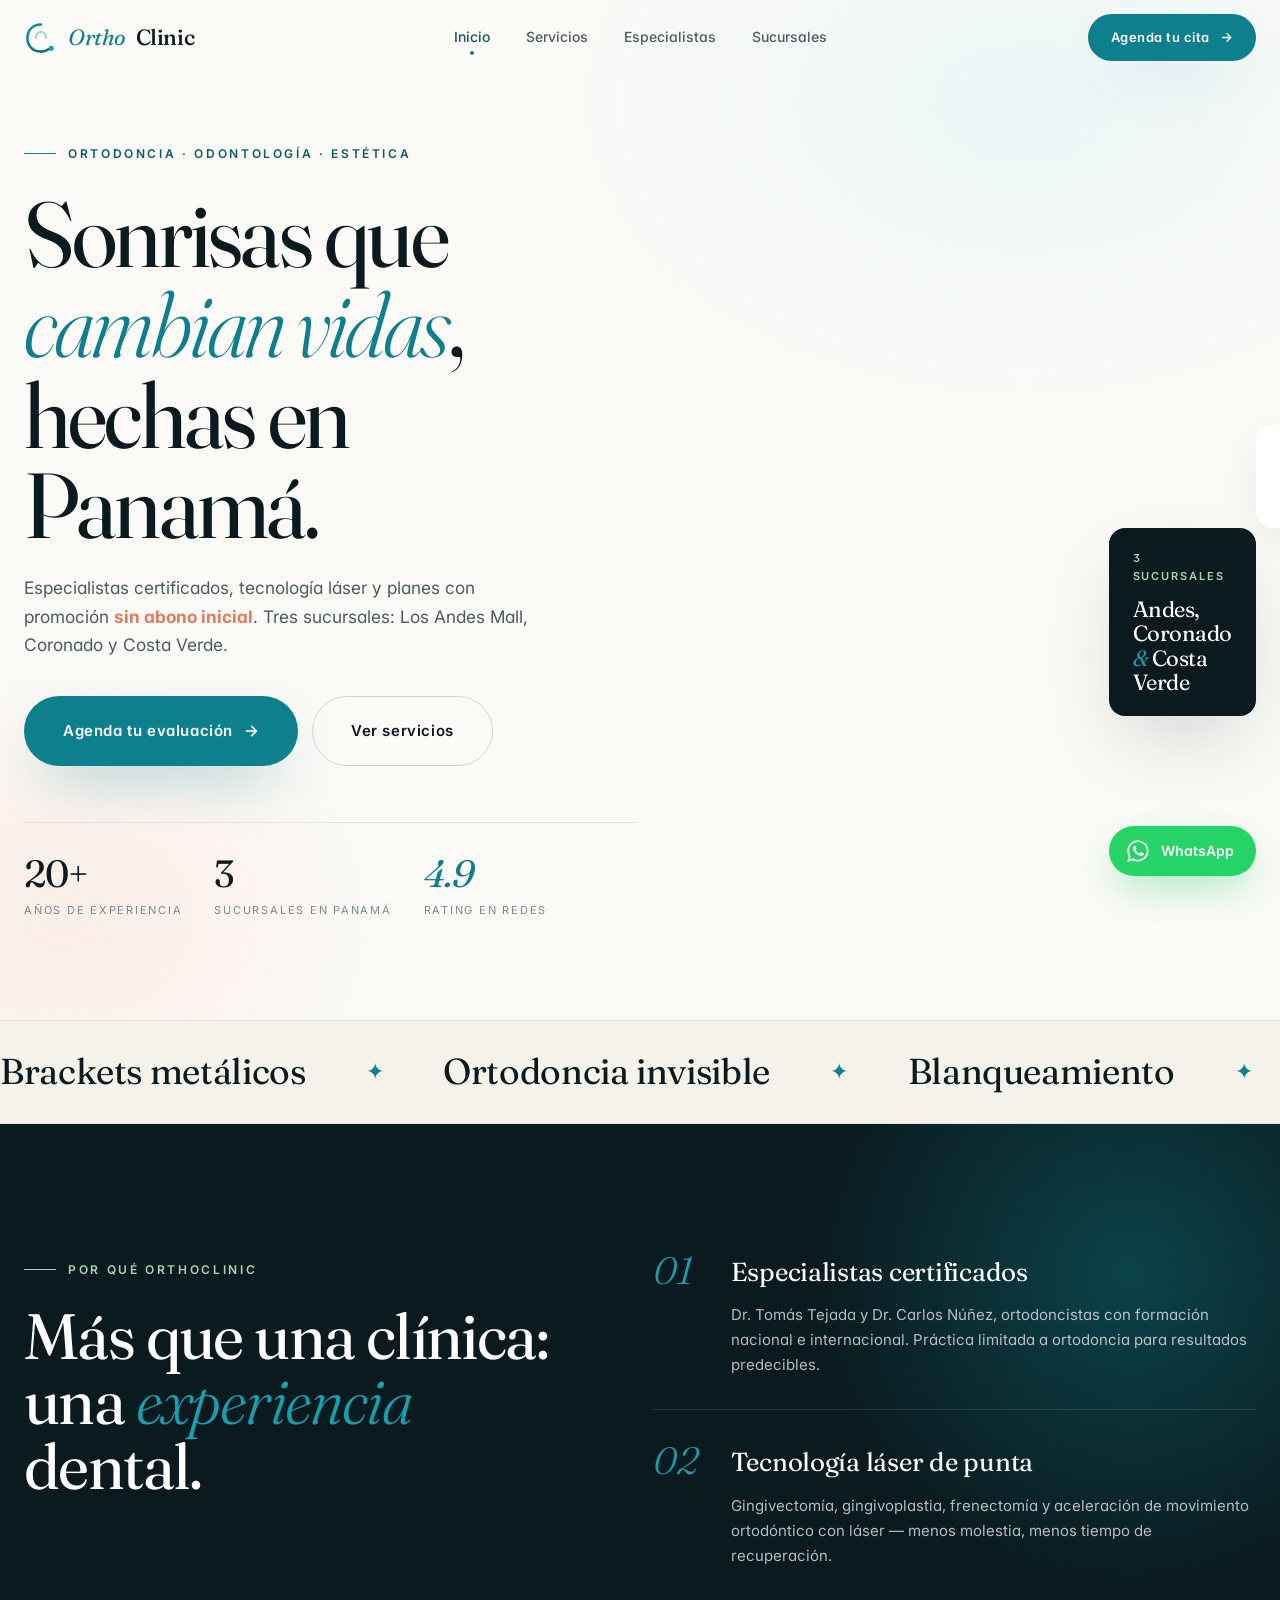
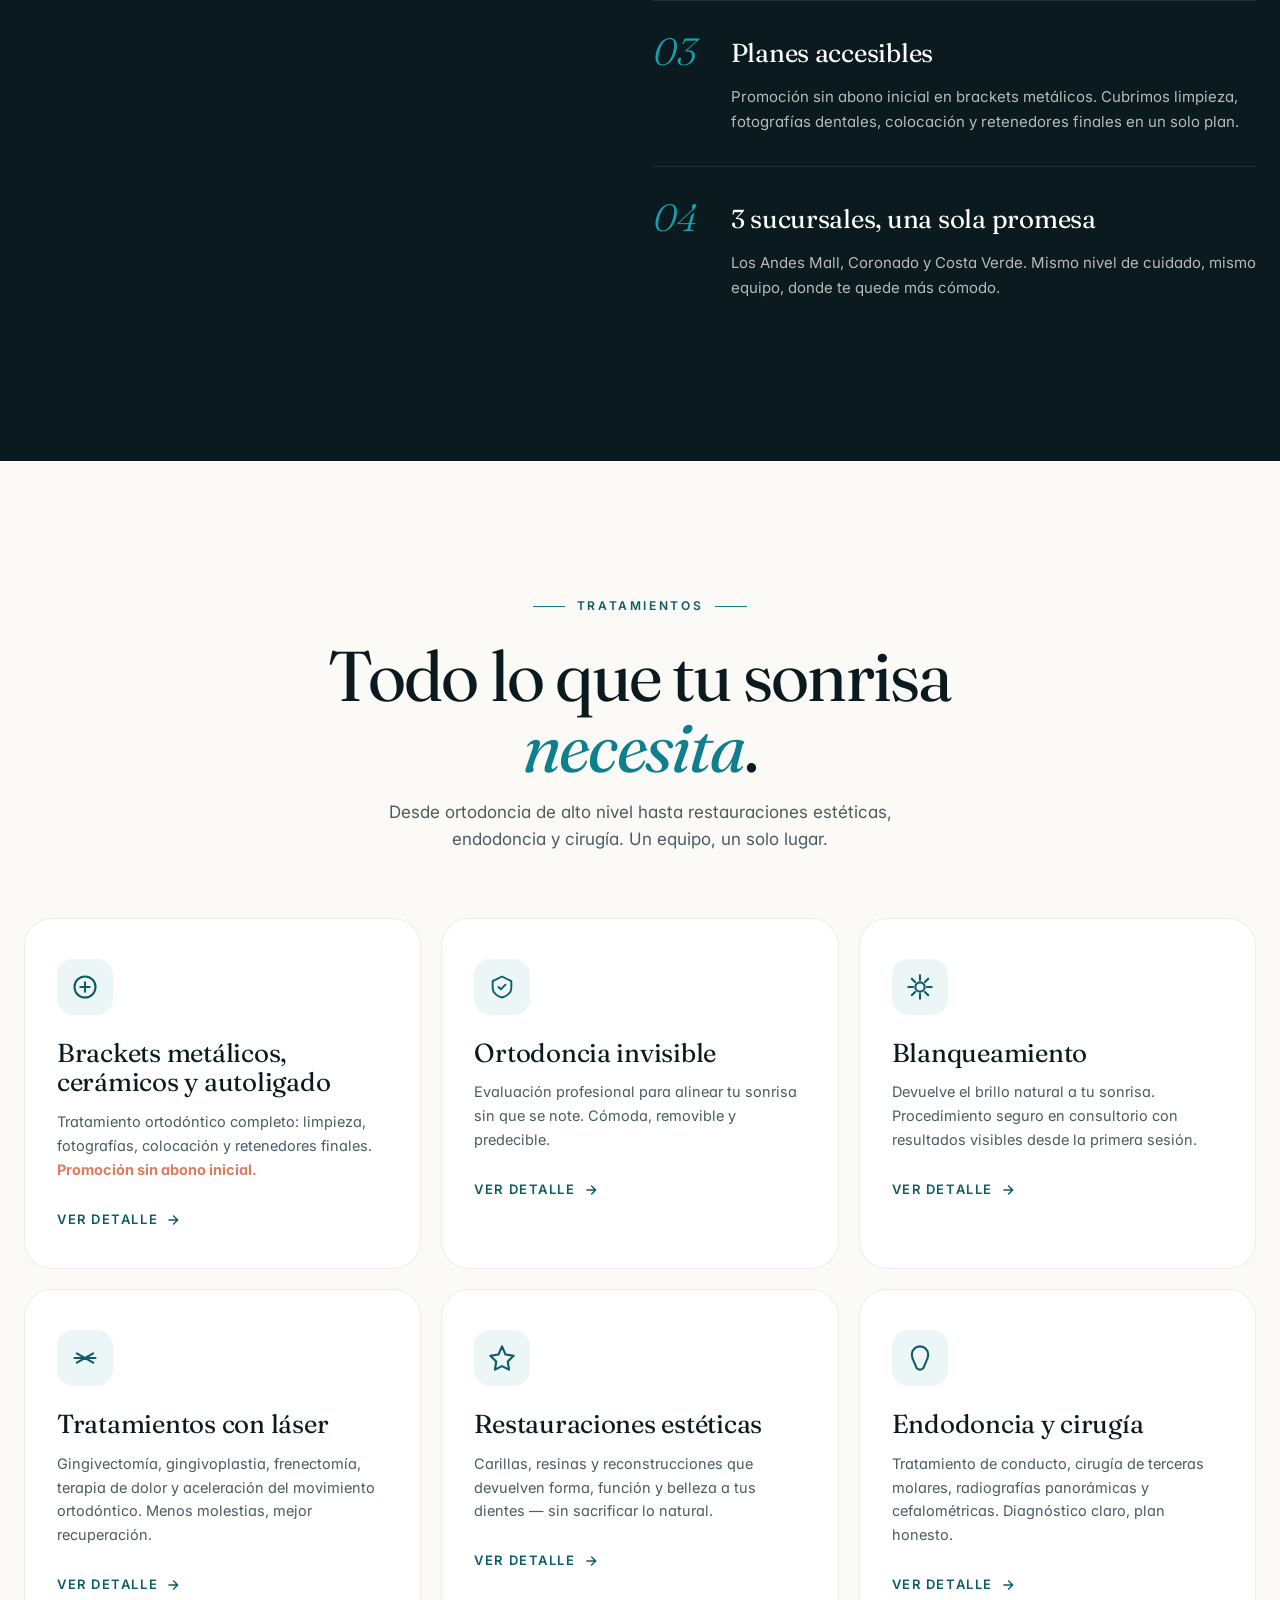
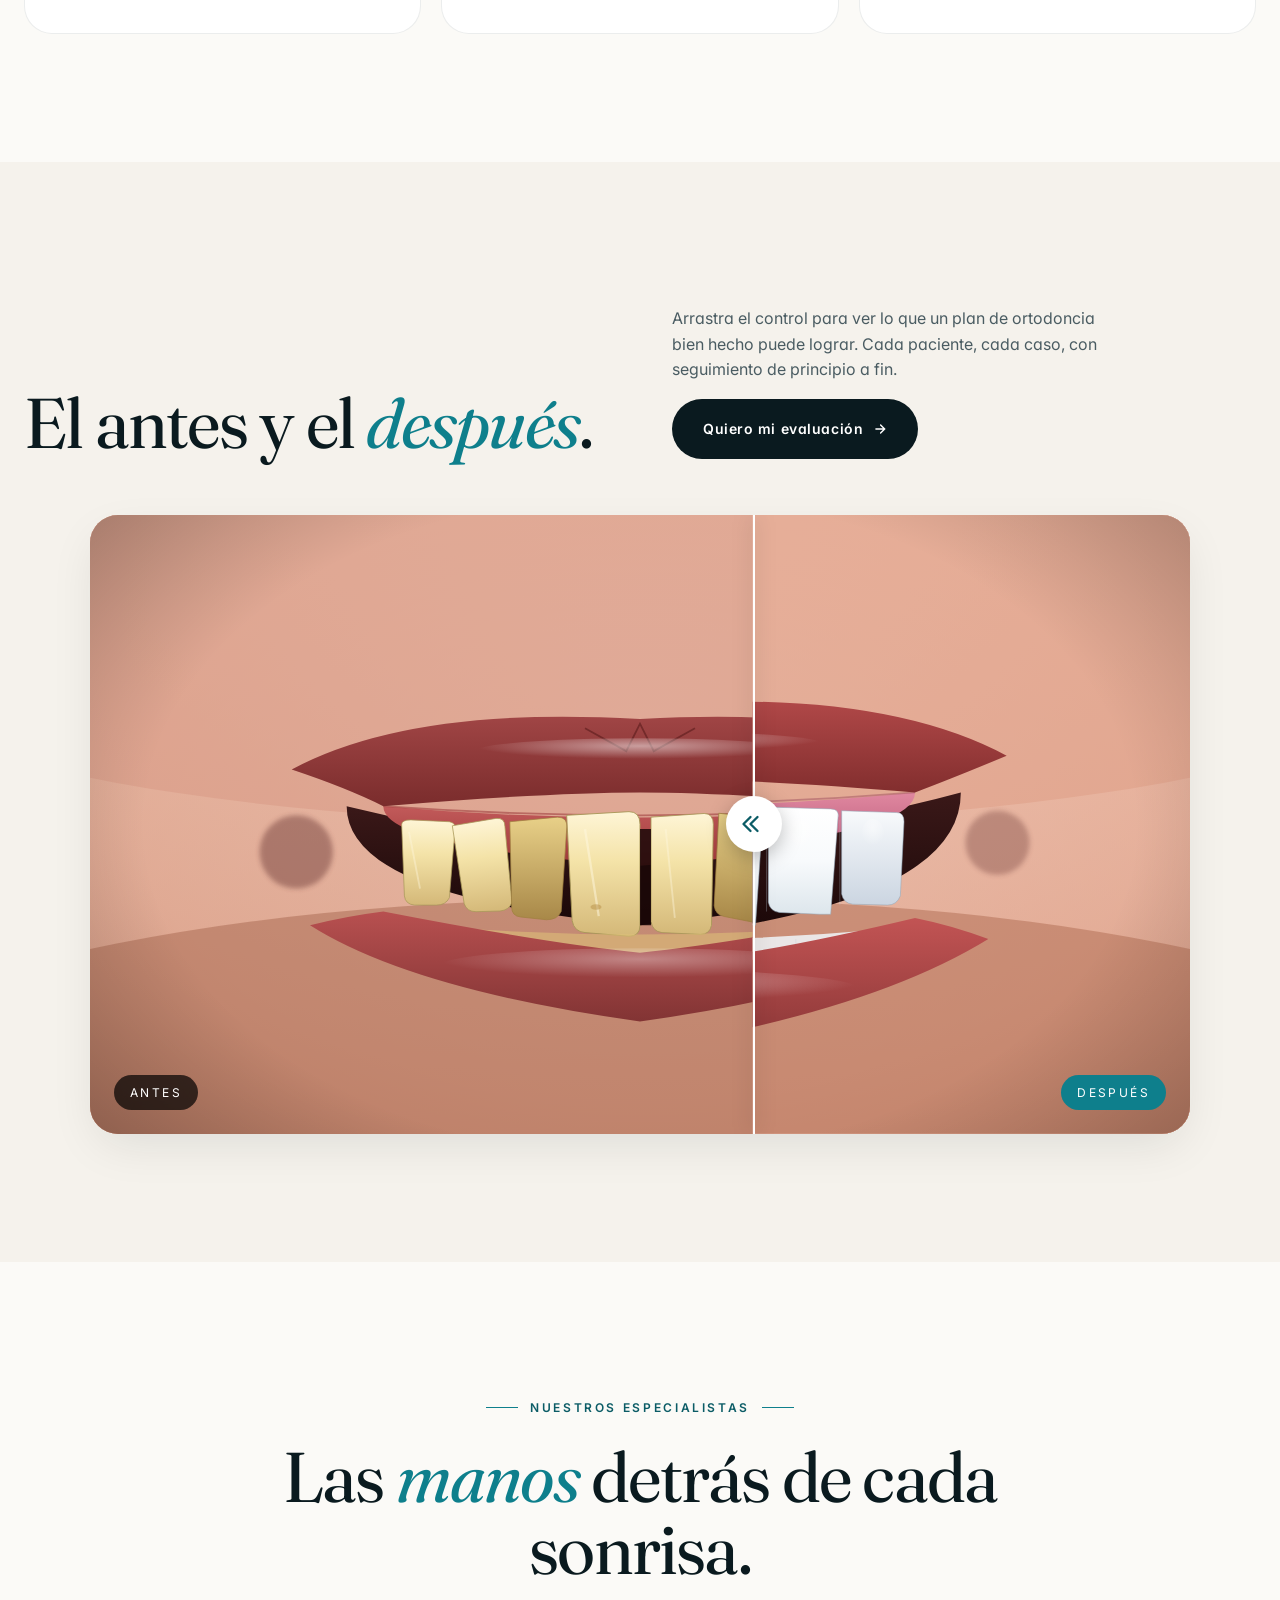
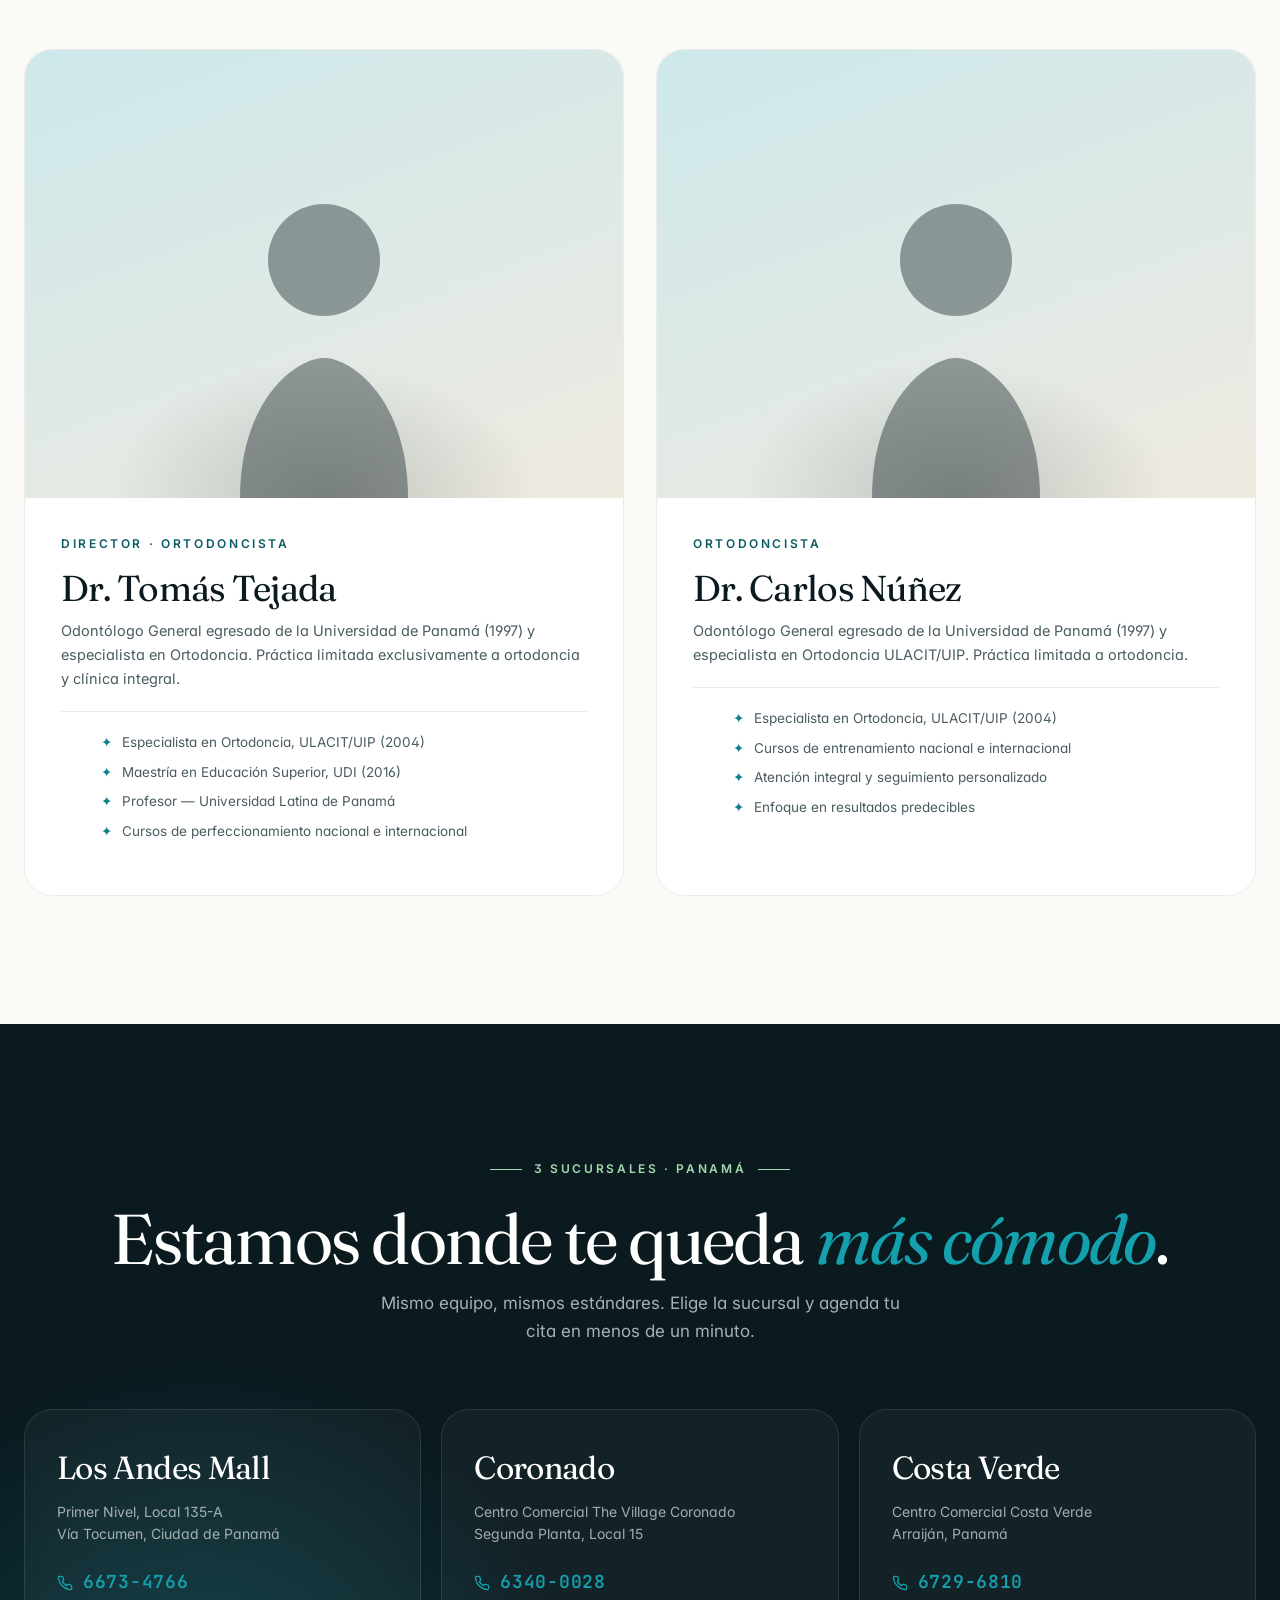
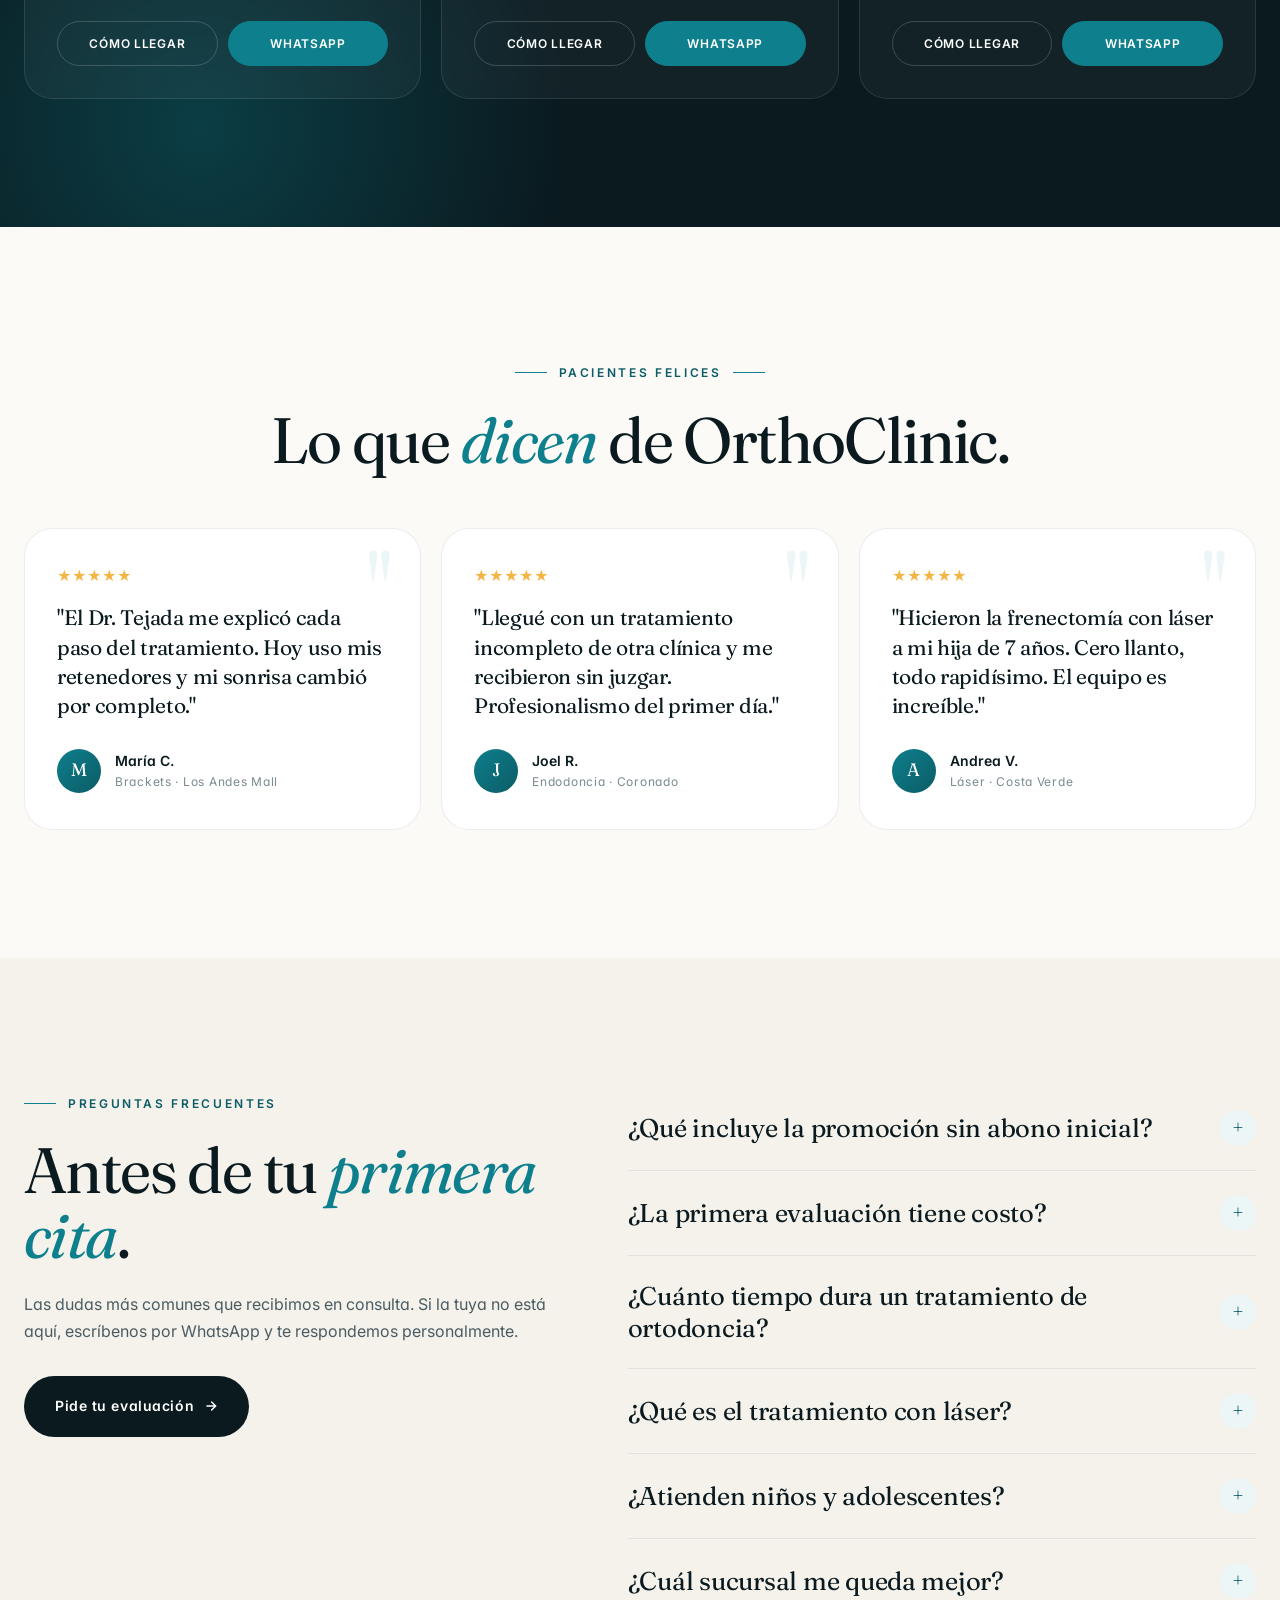
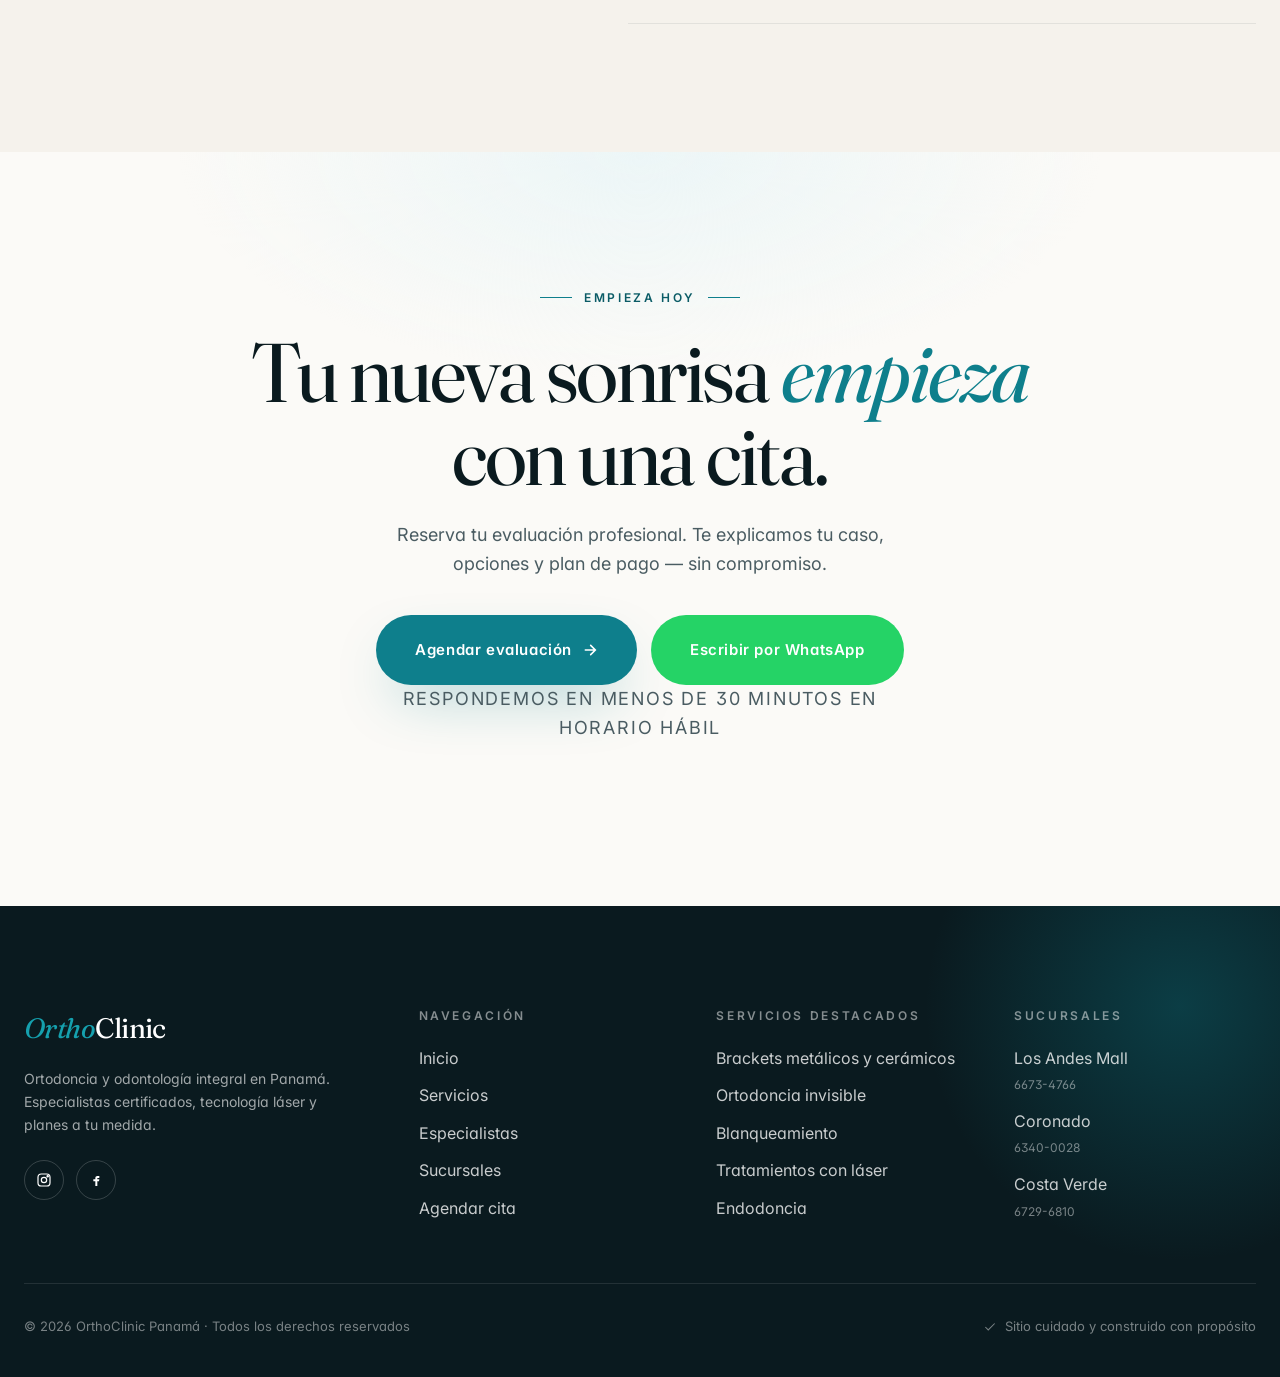
==== commit b50d6363: "feat: ilustraciones SVG antes/después en slider del home" ====
--- a/index.html
+++ b/index.html
@@ -318,15 +318,18 @@
       align-items: center;
       justify-content: center;
     }
-    .ba-before {
-      background:
-        radial-gradient(ellipse at center, #c8b8a8 0%, #8a7a6a 100%);
-    }
+    .ba-before { background: #c89684; }
     .ba-after {
-      background:
-        radial-gradient(ellipse at center, #fff 0%, #d8eef0 100%);
+      background: #f4ccbe;
       clip-path: inset(0 0 0 50%);
       transition: clip-path .1s linear;
+    }
+    .ba-half img.ba-smile {
+      width: 100%;
+      height: 100%;
+      object-fit: cover;
+      object-position: center;
+      display: block;
     }
     .ba-handle {
       position: absolute;
@@ -367,7 +370,7 @@
     }
     .ba-label-before { left: 24px; }
     .ba-label-after { right: 24px; background: var(--oc-teal); }
-    .ba-smile { width: 60%; }
+    .ba-smile { width: 100%; height: 100%; }
 
     /* === SPECIALISTS === */
     .specs-grid {
@@ -921,33 +924,11 @@
 
       <div class="ba-slider" id="baSlider" data-reveal>
         <div class="ba-half ba-before">
-          <svg class="ba-smile" viewBox="0 0 400 200" fill="none">
-            <path d="M40 100 Q200 30, 360 100 Q200 180, 40 100 Z" fill="#7a5a3a"/>
-            <path d="M70 100 Q200 60, 330 100 Q200 140, 70 100 Z" fill="#2a1810"/>
-            <g fill="#dac8a8">
-              <rect x="100" y="85" width="22" height="32" rx="3" transform="rotate(8 111 101)"/>
-              <rect x="128" y="80" width="26" height="38" rx="3" transform="rotate(-5 141 99)"/>
-              <rect x="160" y="78" width="28" height="40" rx="3" transform="rotate(6 174 98)"/>
-              <rect x="194" y="82" width="28" height="38" rx="3" transform="rotate(-7 208 101)"/>
-              <rect x="228" y="80" width="26" height="38" rx="3" transform="rotate(5 241 99)"/>
-              <rect x="260" y="86" width="22" height="32" rx="3" transform="rotate(-4 271 102)"/>
-            </g>
-          </svg>
+          <img class="ba-smile" src="/public/smile-before.svg" alt="Sonrisa antes del tratamiento de ortodoncia" />
           <span class="ba-label ba-label-before">Antes</span>
         </div>
         <div class="ba-half ba-after" id="baAfter">
-          <svg class="ba-smile" viewBox="0 0 400 200" fill="none">
-            <path d="M40 100 Q200 30, 360 100 Q200 180, 40 100 Z" fill="#E07B5F"/>
-            <path d="M70 100 Q200 60, 330 100 Q200 140, 70 100 Z" fill="#2a1810"/>
-            <g fill="#ffffff">
-              <rect x="100" y="85" width="22" height="32" rx="3"/>
-              <rect x="128" y="80" width="26" height="38" rx="3"/>
-              <rect x="160" y="78" width="28" height="40" rx="3"/>
-              <rect x="194" y="78" width="28" height="40" rx="3"/>
-              <rect x="228" y="80" width="26" height="38" rx="3"/>
-              <rect x="260" y="85" width="22" height="32" rx="3"/>
-            </g>
-          </svg>
+          <img class="ba-smile" src="/public/smile-after.svg" alt="Sonrisa después del tratamiento de ortodoncia" />
           <span class="ba-label ba-label-after">Después</span>
         </div>
         <div class="ba-handle" id="baHandle"></div>
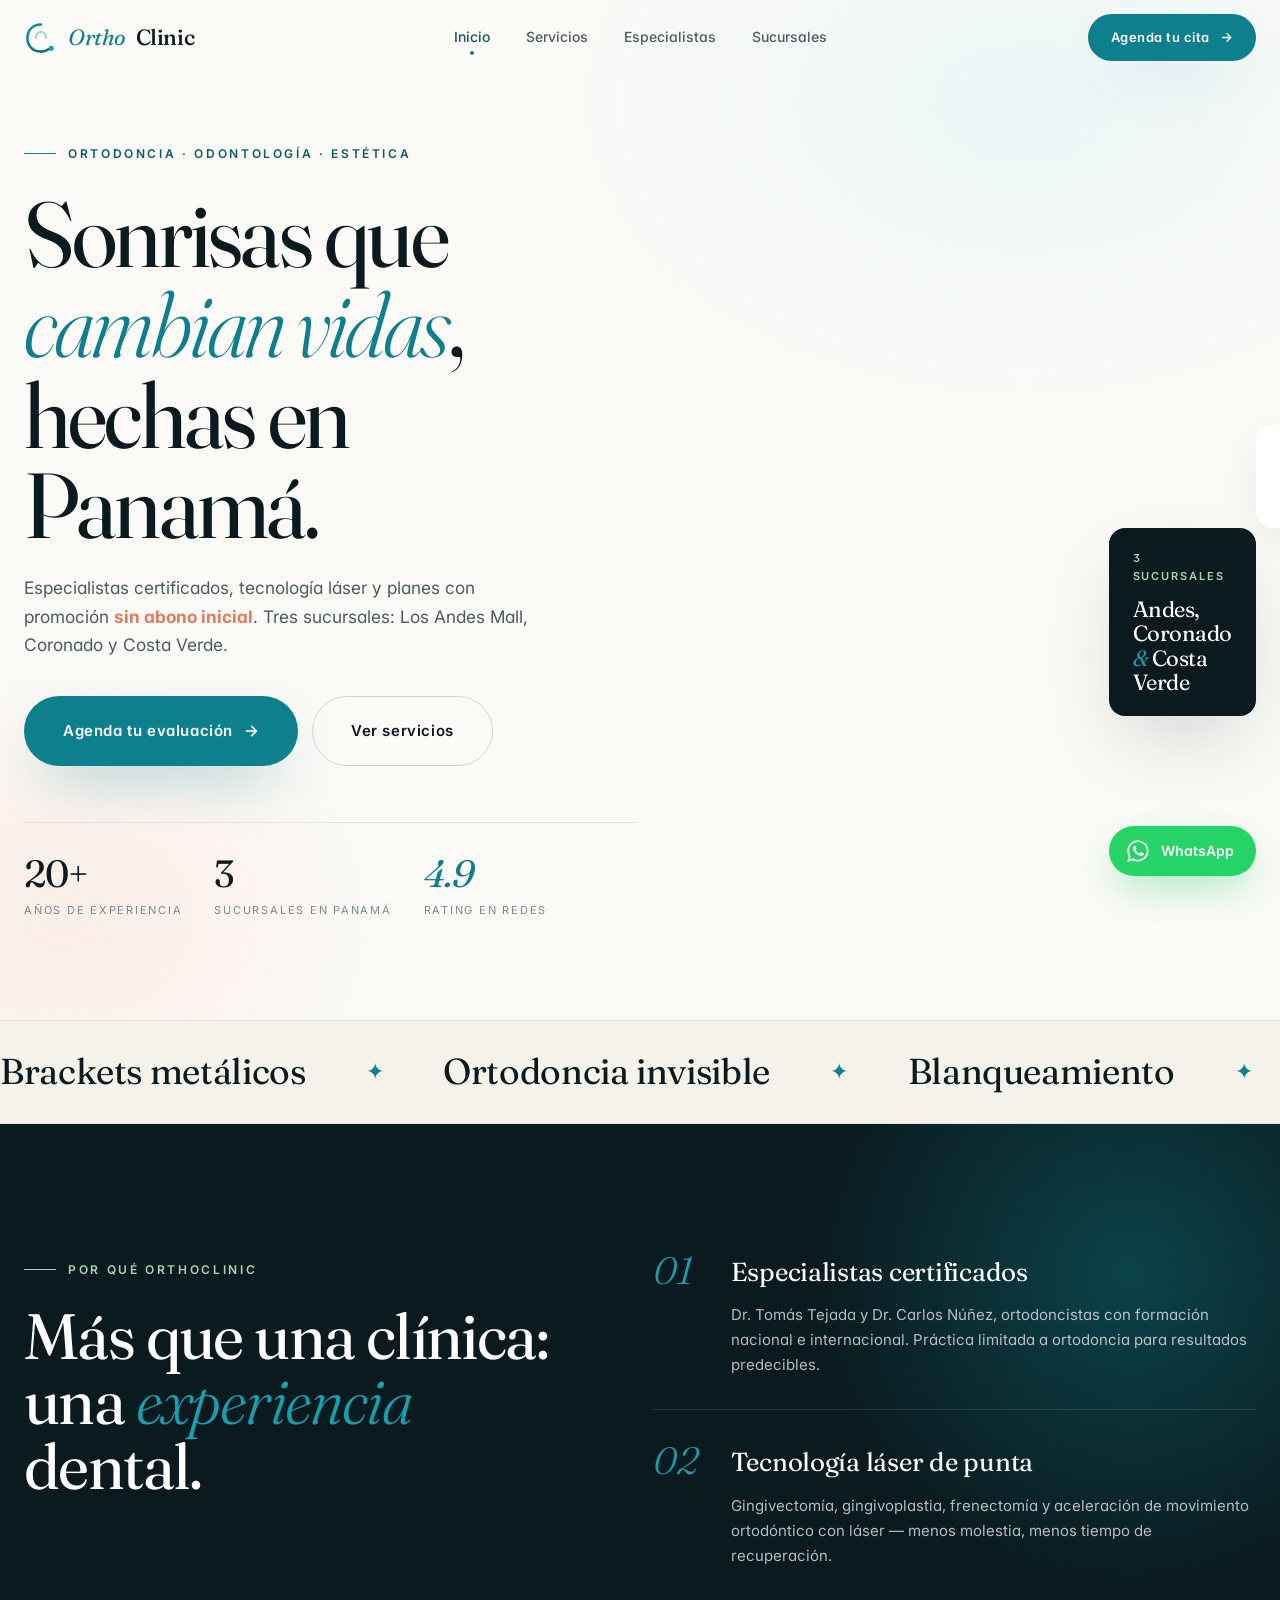
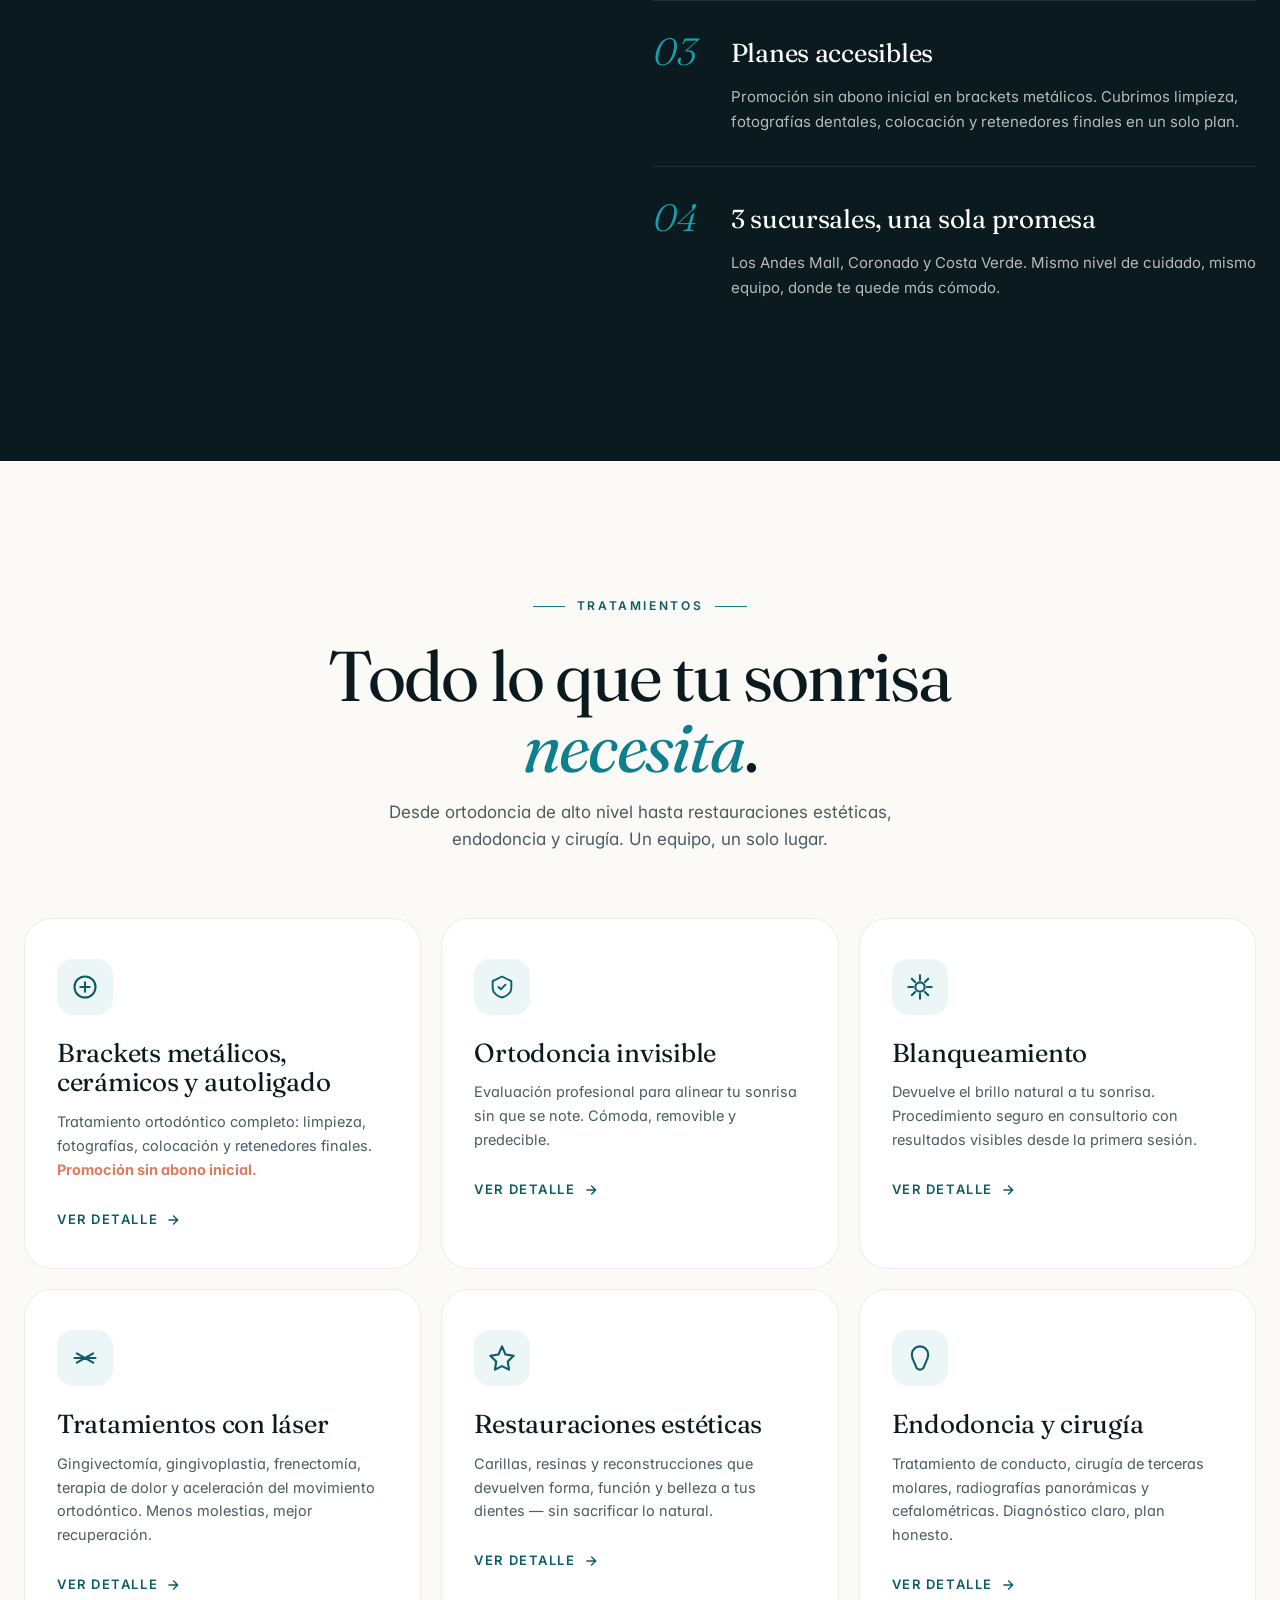
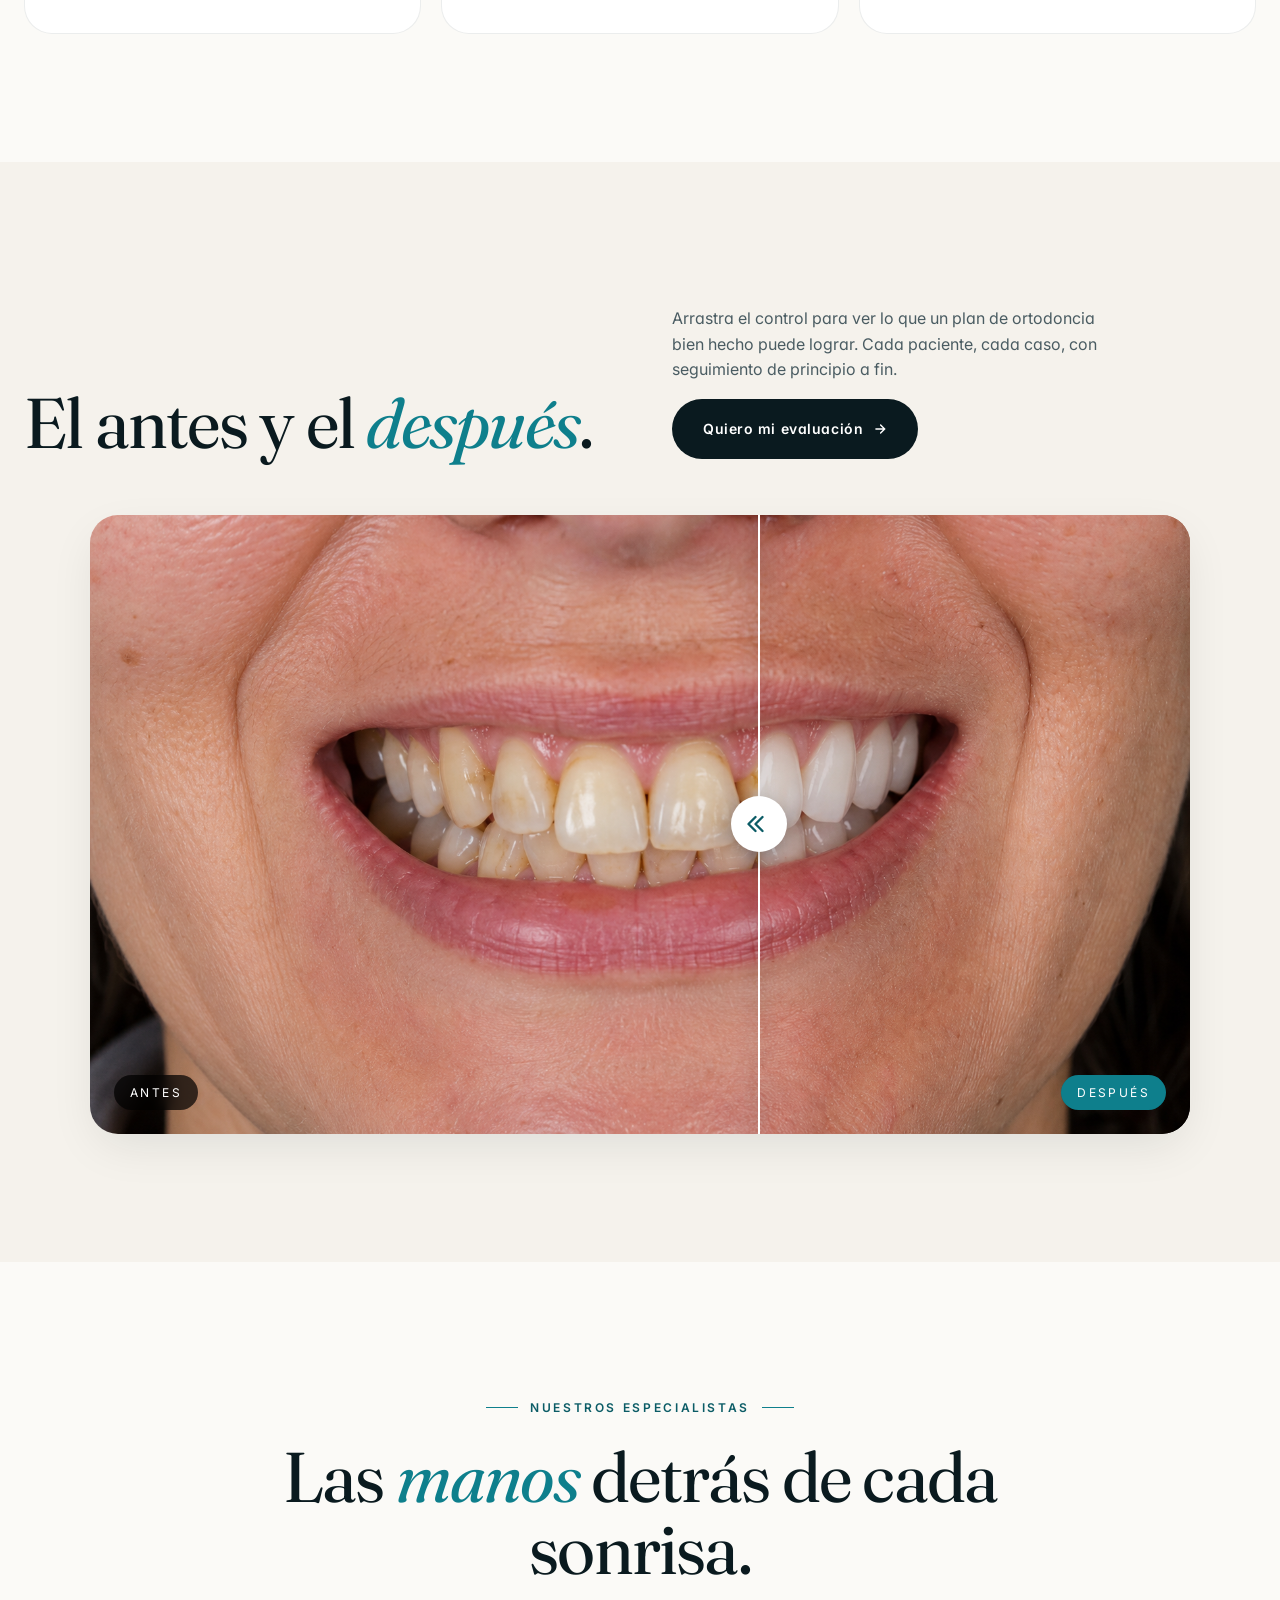
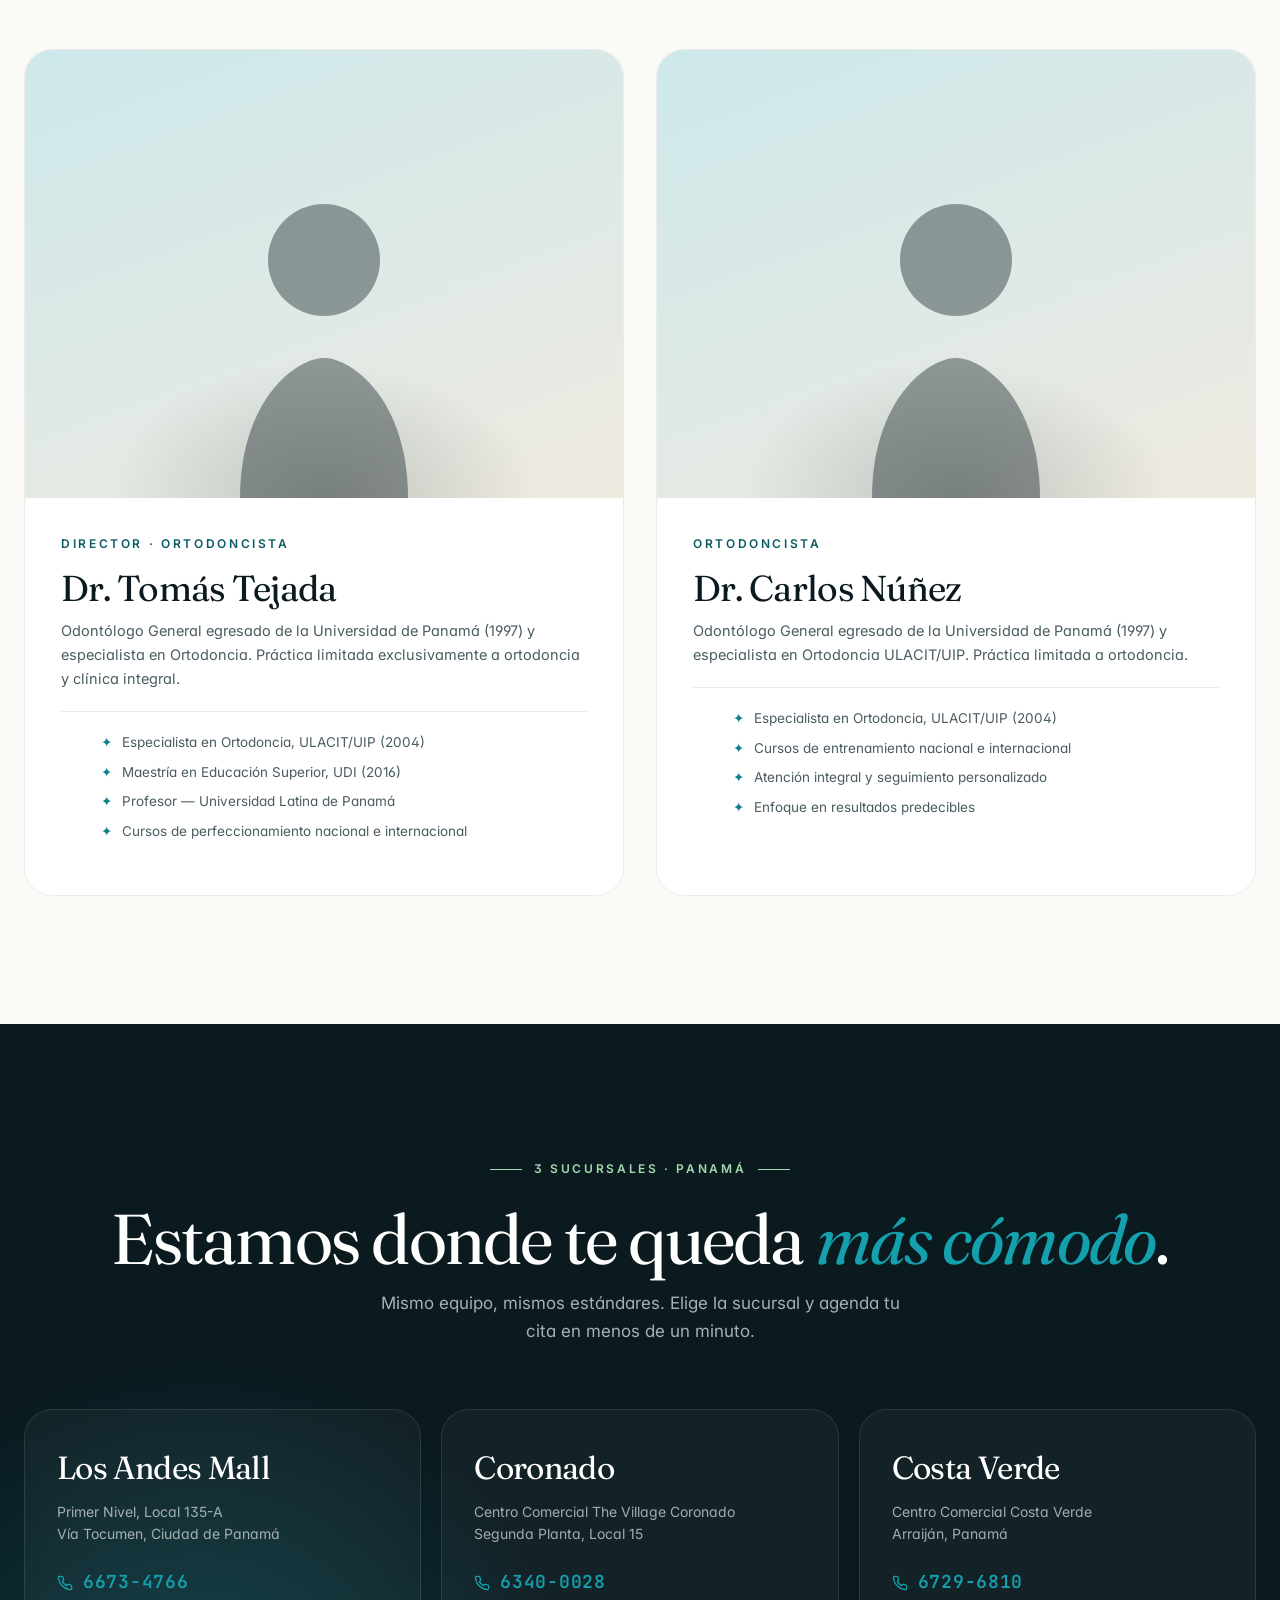
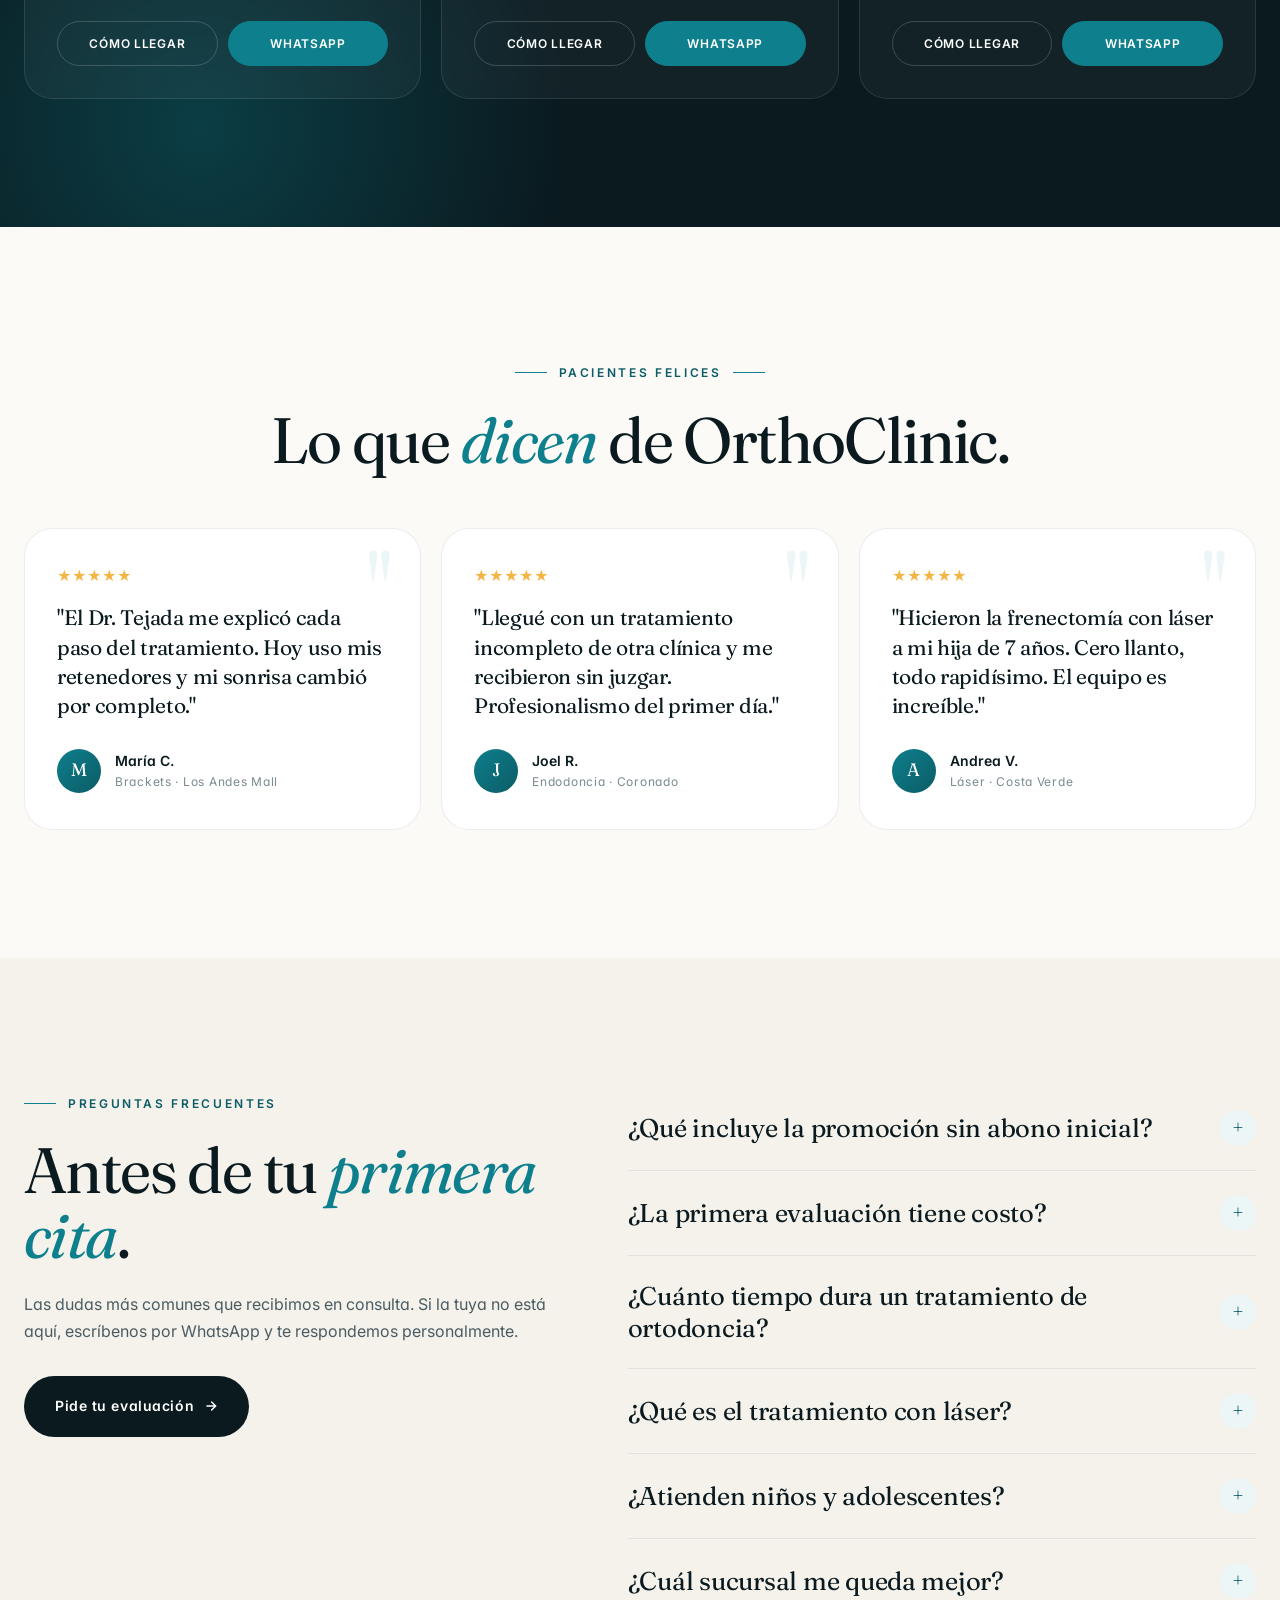
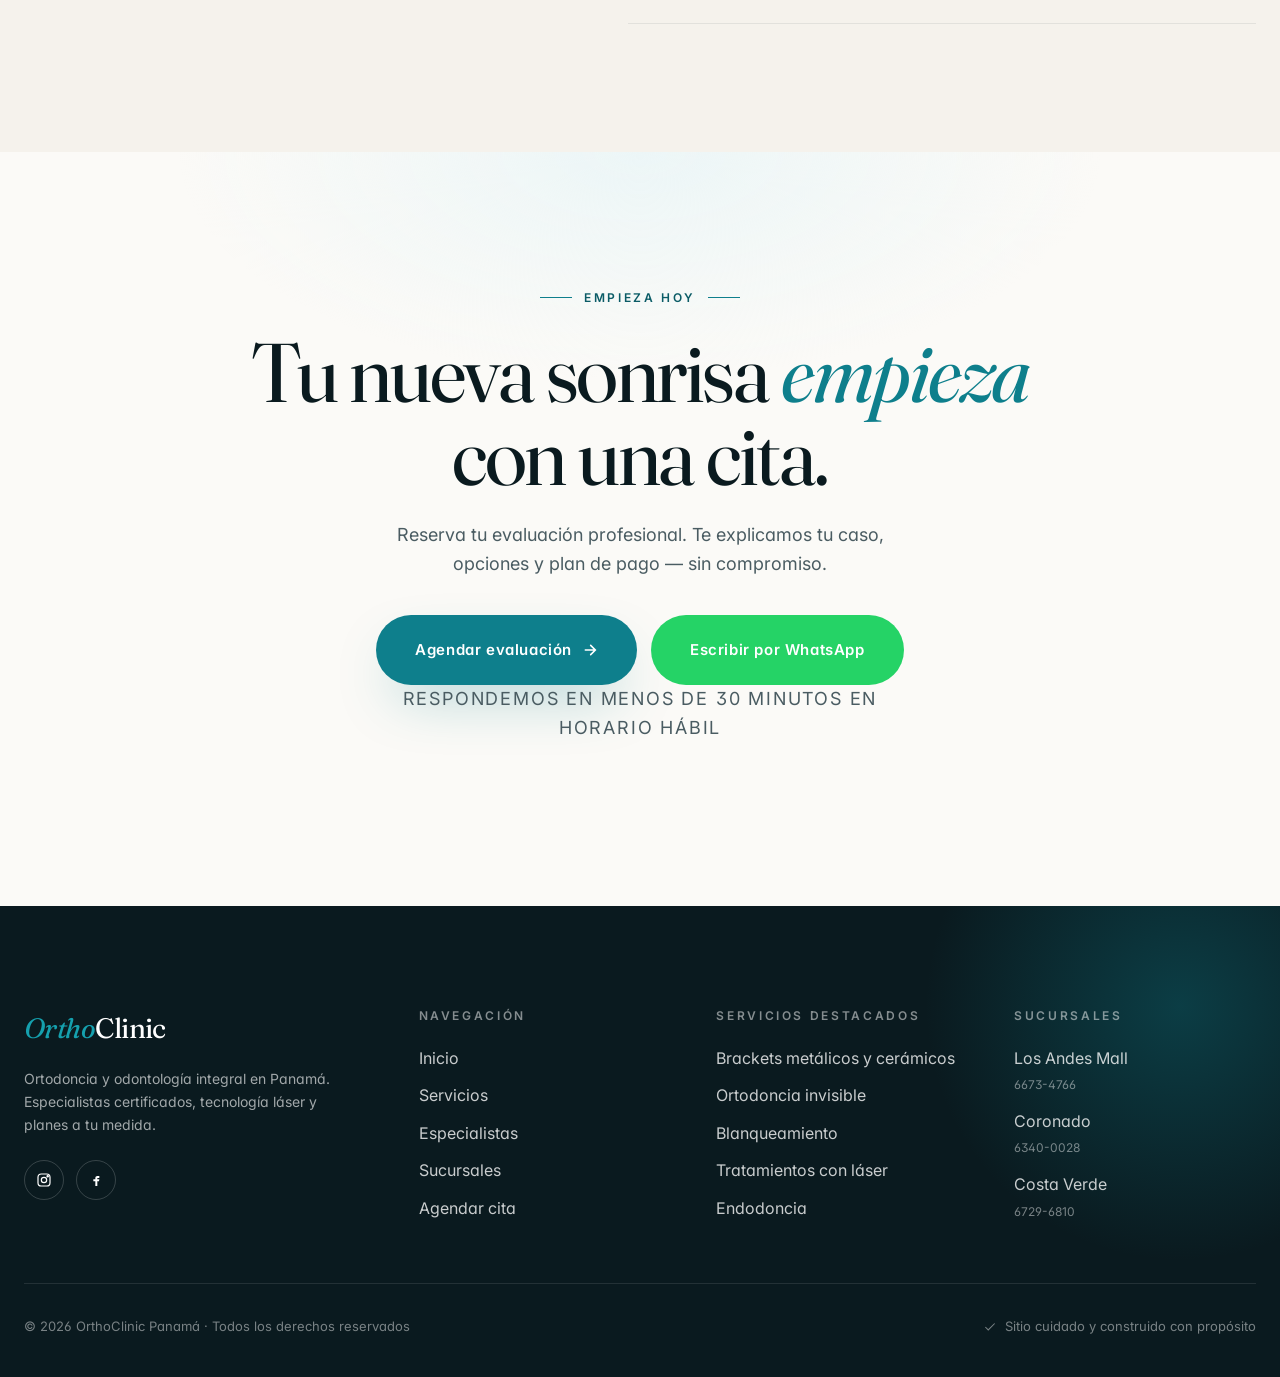
==== commit 77d8d1c3: "feat: fotos reales antes/después de dientes en slider del home" ====
--- a/index.html
+++ b/index.html
@@ -924,11 +924,11 @@
 
       <div class="ba-slider" id="baSlider" data-reveal>
         <div class="ba-half ba-before">
-          <img class="ba-smile" src="/public/smile-before.svg" alt="Sonrisa antes del tratamiento de ortodoncia" />
+          <img class="ba-smile" src="/public/smile-before.png" alt="Sonrisa antes del tratamiento de ortodoncia" loading="eager" />
           <span class="ba-label ba-label-before">Antes</span>
         </div>
         <div class="ba-half ba-after" id="baAfter">
-          <img class="ba-smile" src="/public/smile-after.svg" alt="Sonrisa después del tratamiento de ortodoncia" />
+          <img class="ba-smile" src="/public/smile-after.png" alt="Sonrisa después del tratamiento de ortodoncia" loading="eager" />
           <span class="ba-label ba-label-after">Después</span>
         </div>
         <div class="ba-handle" id="baHandle"></div>
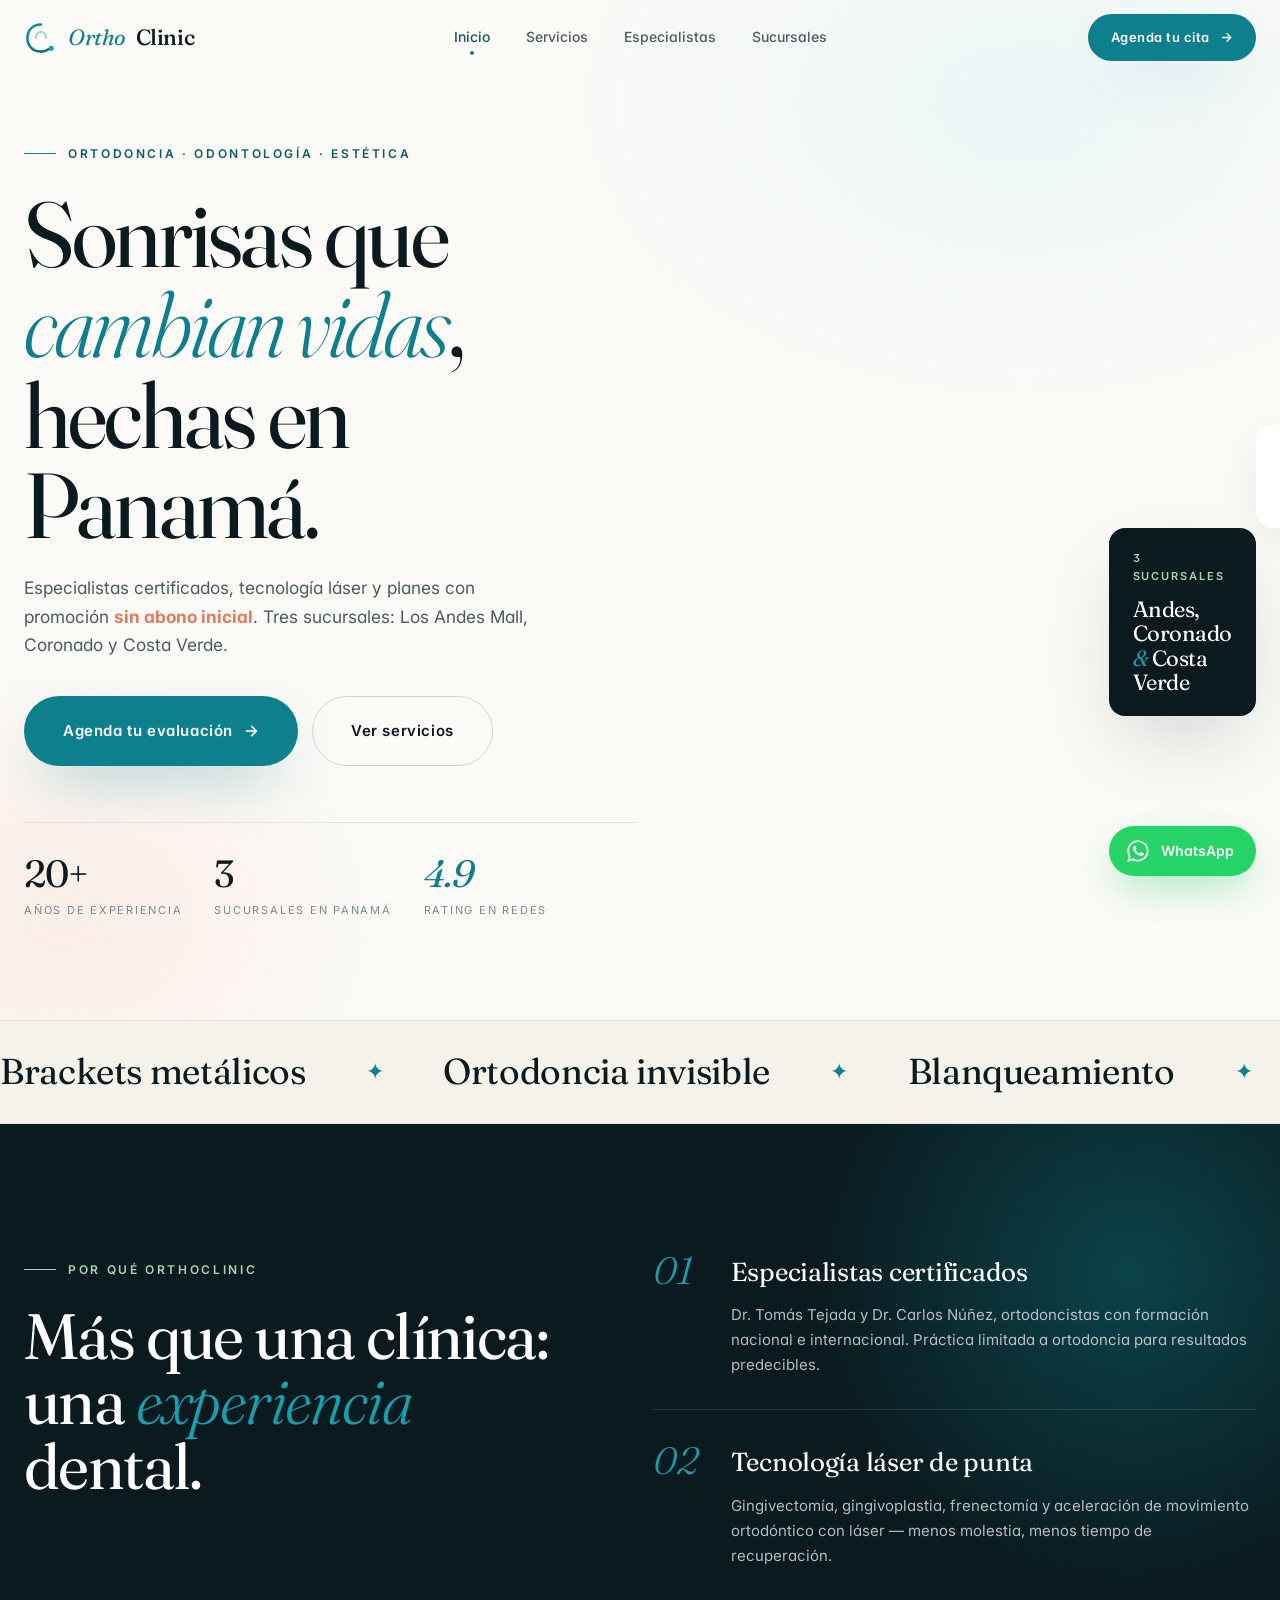
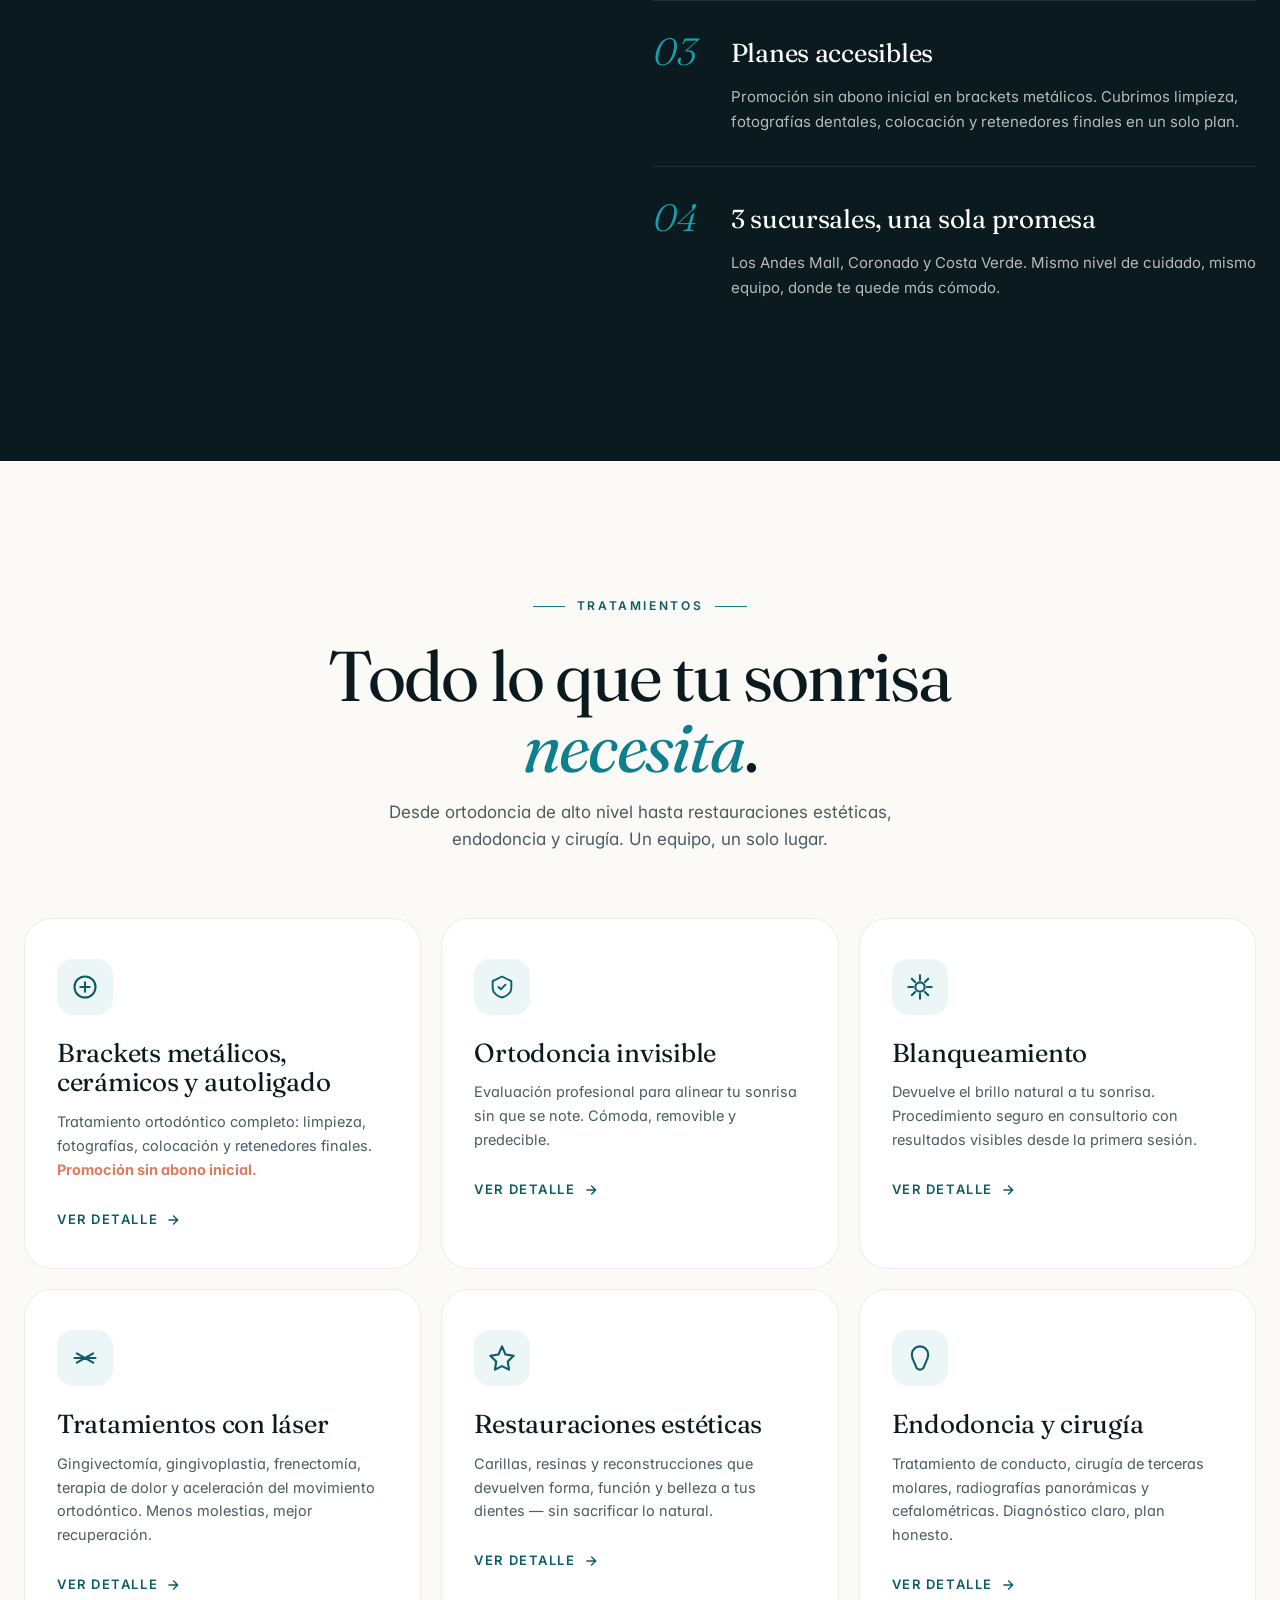
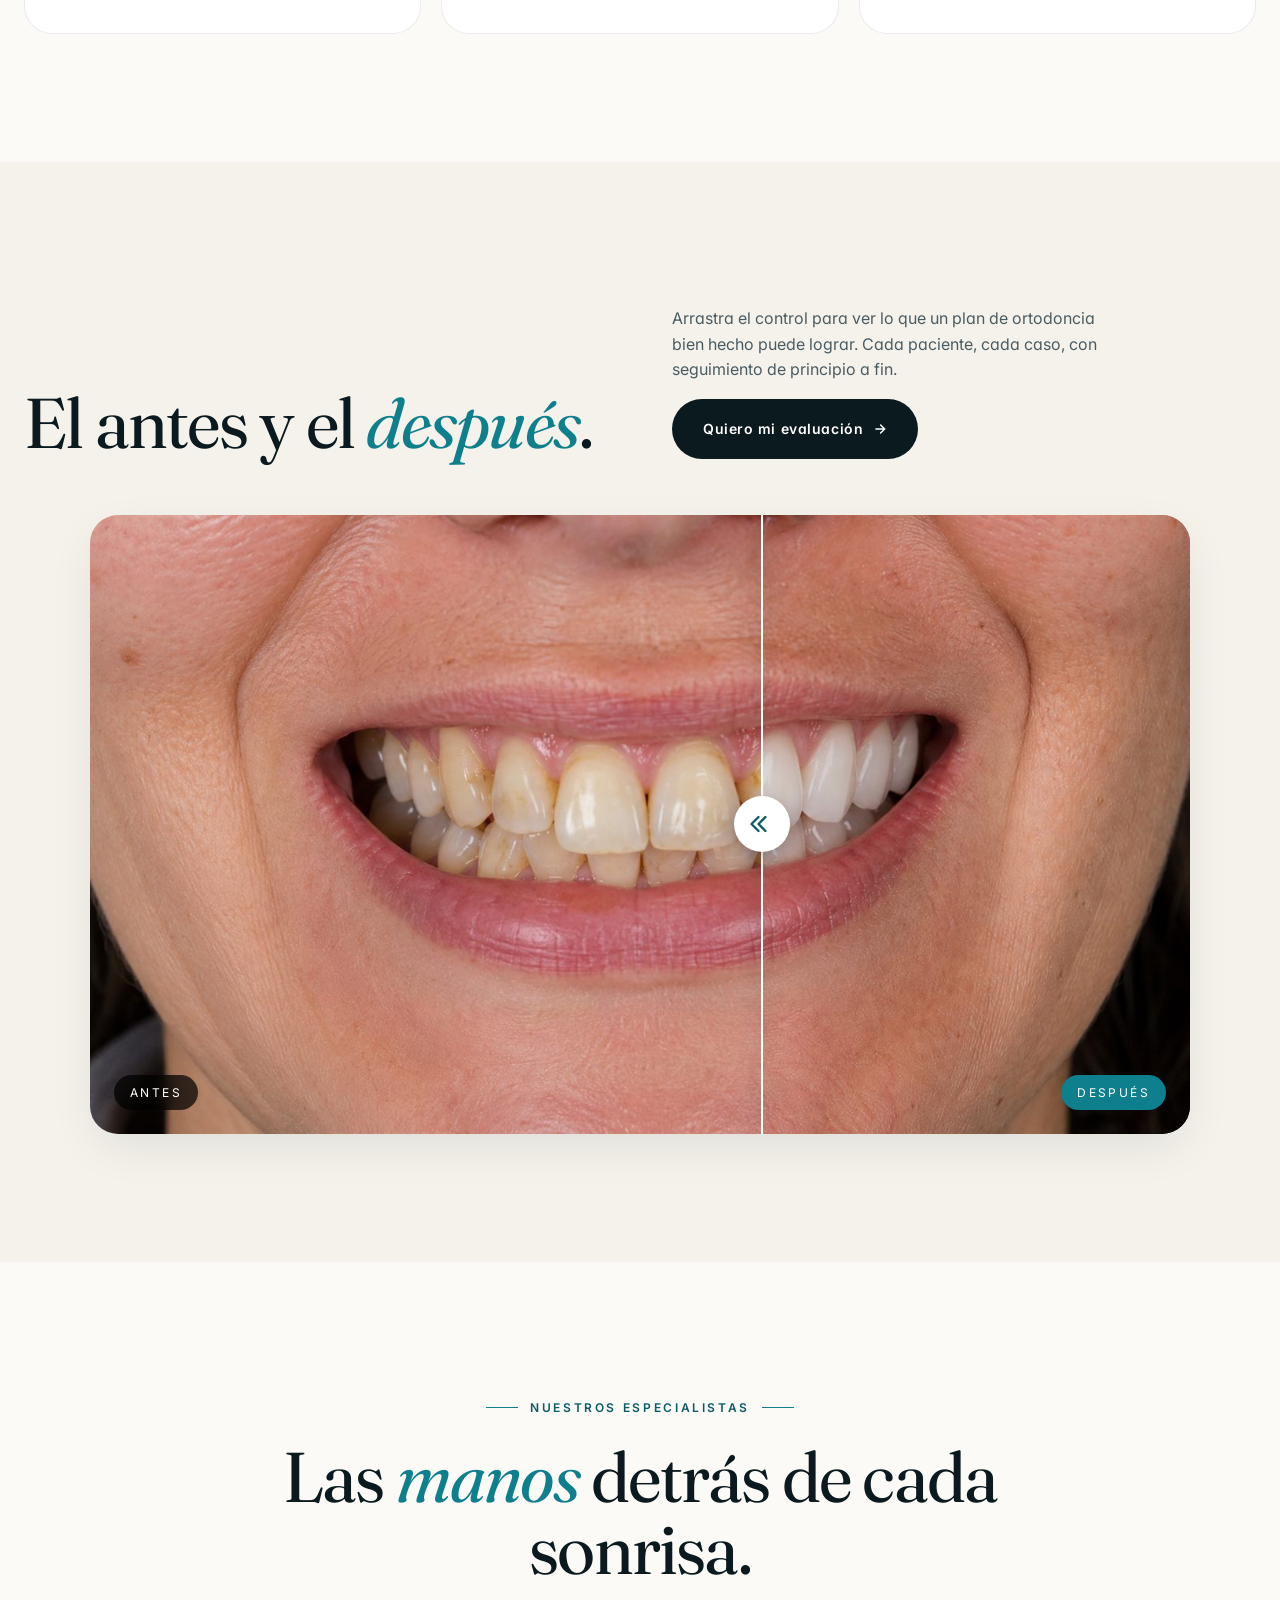
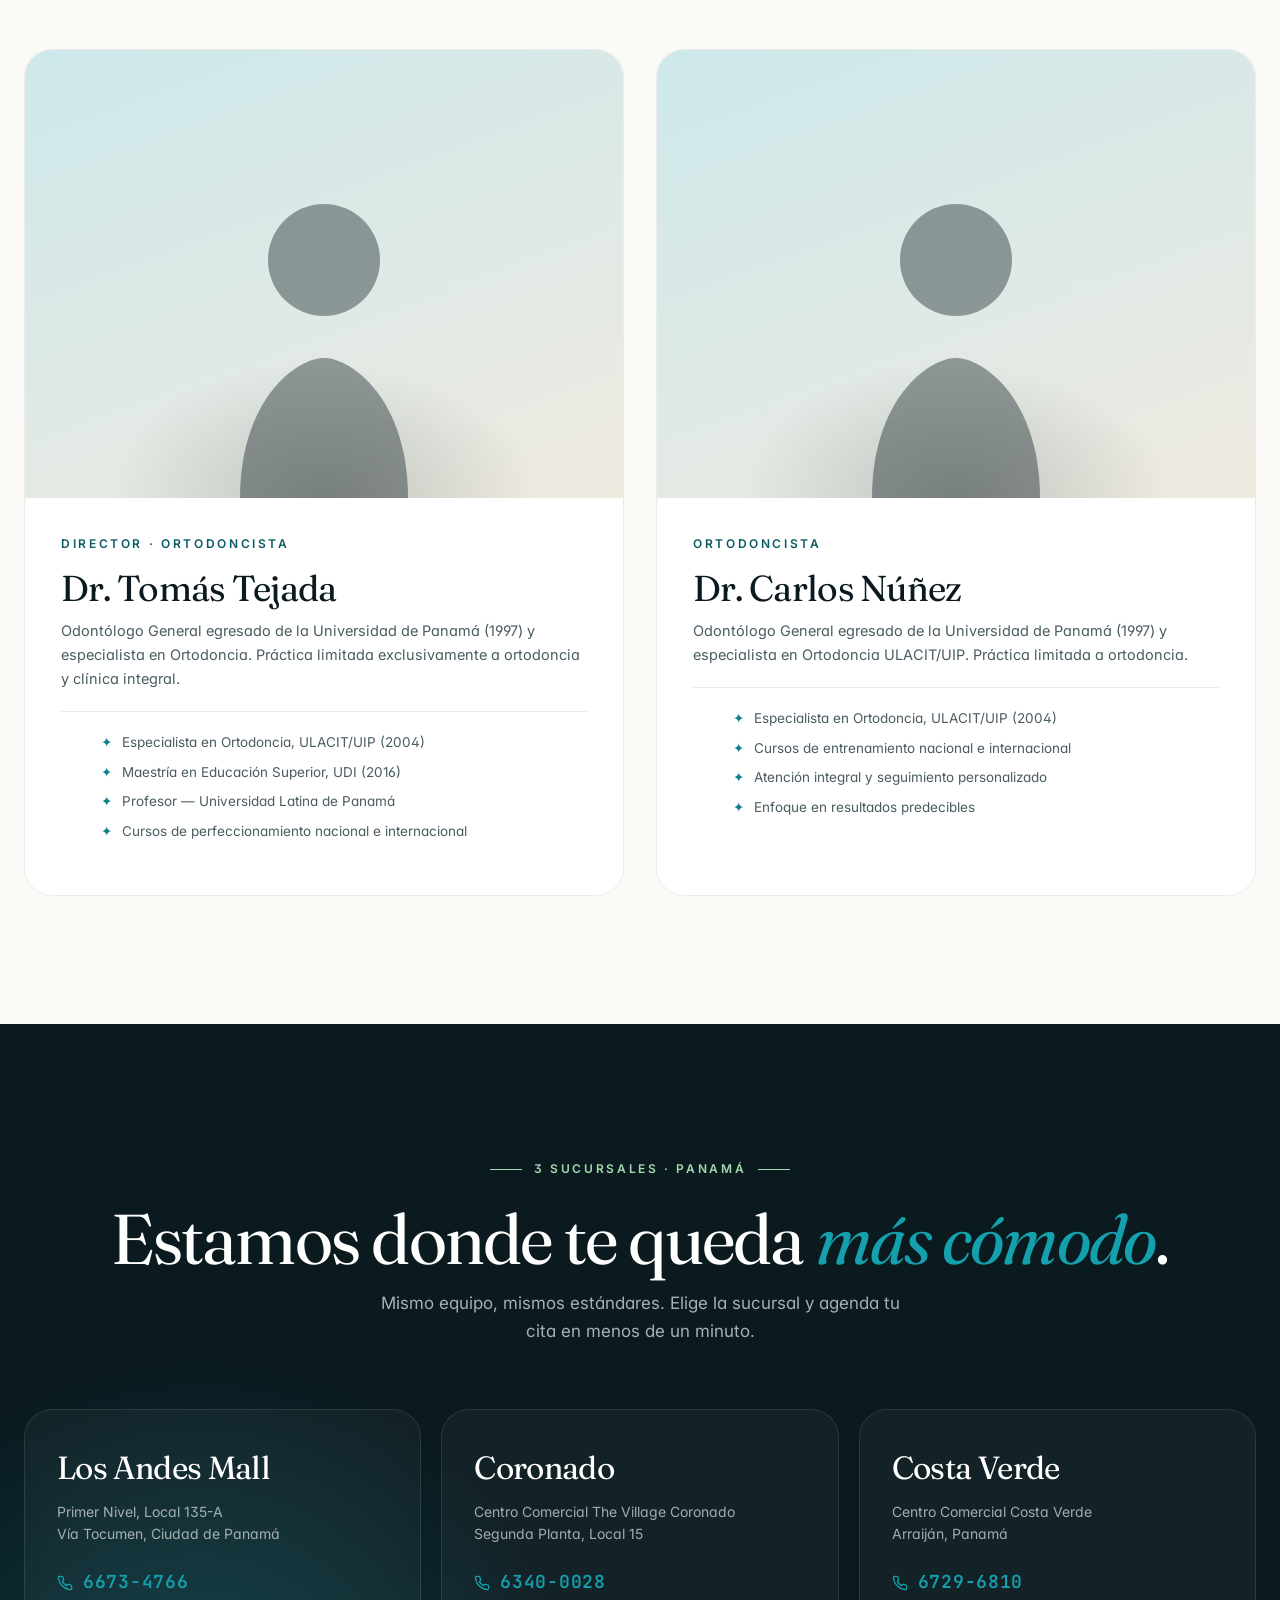
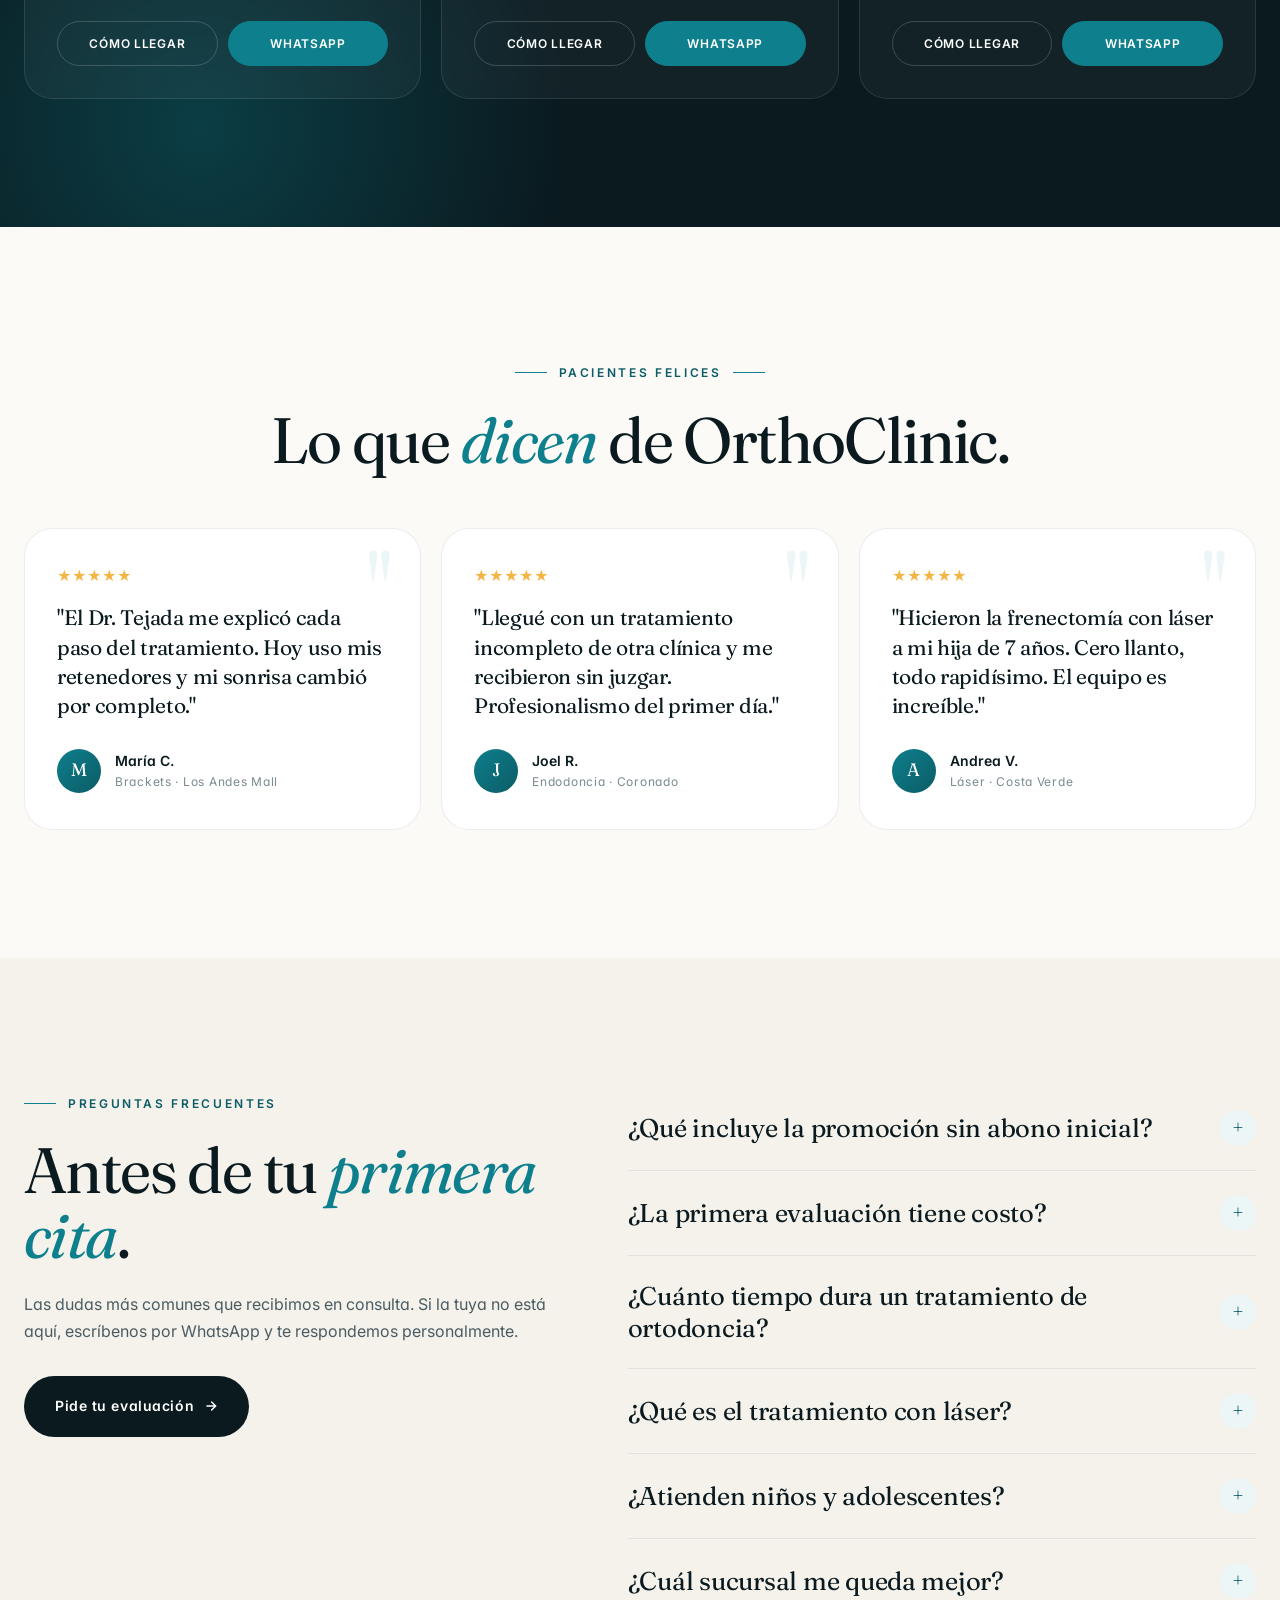
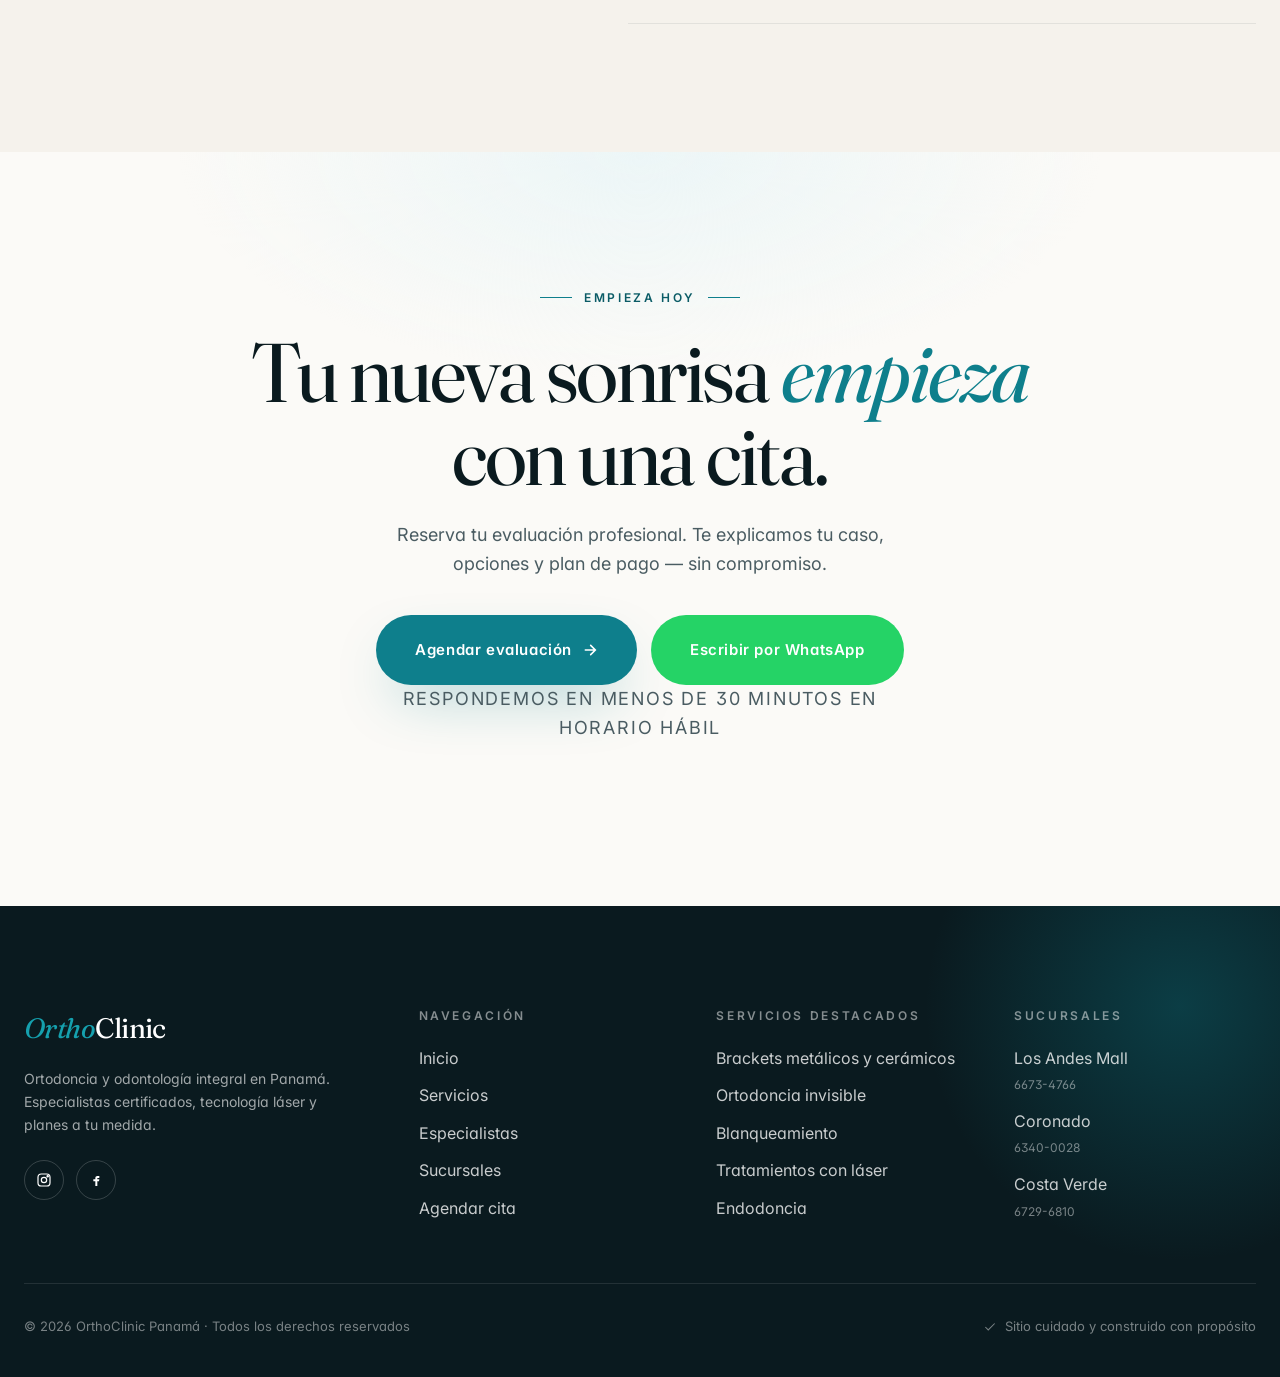
==== commit 1510e673: "perf: comprime fotos smile a JPG 1400px q82 (4.5MB → 273KB)" ====
--- a/index.html
+++ b/index.html
@@ -924,11 +924,11 @@
 
       <div class="ba-slider" id="baSlider" data-reveal>
         <div class="ba-half ba-before">
-          <img class="ba-smile" src="/public/smile-before.png" alt="Sonrisa antes del tratamiento de ortodoncia" loading="eager" />
+          <img class="ba-smile" src="/public/smile-before.jpg" alt="Sonrisa antes del tratamiento de ortodoncia" loading="eager" decoding="async" />
           <span class="ba-label ba-label-before">Antes</span>
         </div>
         <div class="ba-half ba-after" id="baAfter">
-          <img class="ba-smile" src="/public/smile-after.png" alt="Sonrisa después del tratamiento de ortodoncia" loading="eager" />
+          <img class="ba-smile" src="/public/smile-after.jpg" alt="Sonrisa después del tratamiento de ortodoncia" loading="eager" decoding="async" />
           <span class="ba-label ba-label-after">Después</span>
         </div>
         <div class="ba-handle" id="baHandle"></div>
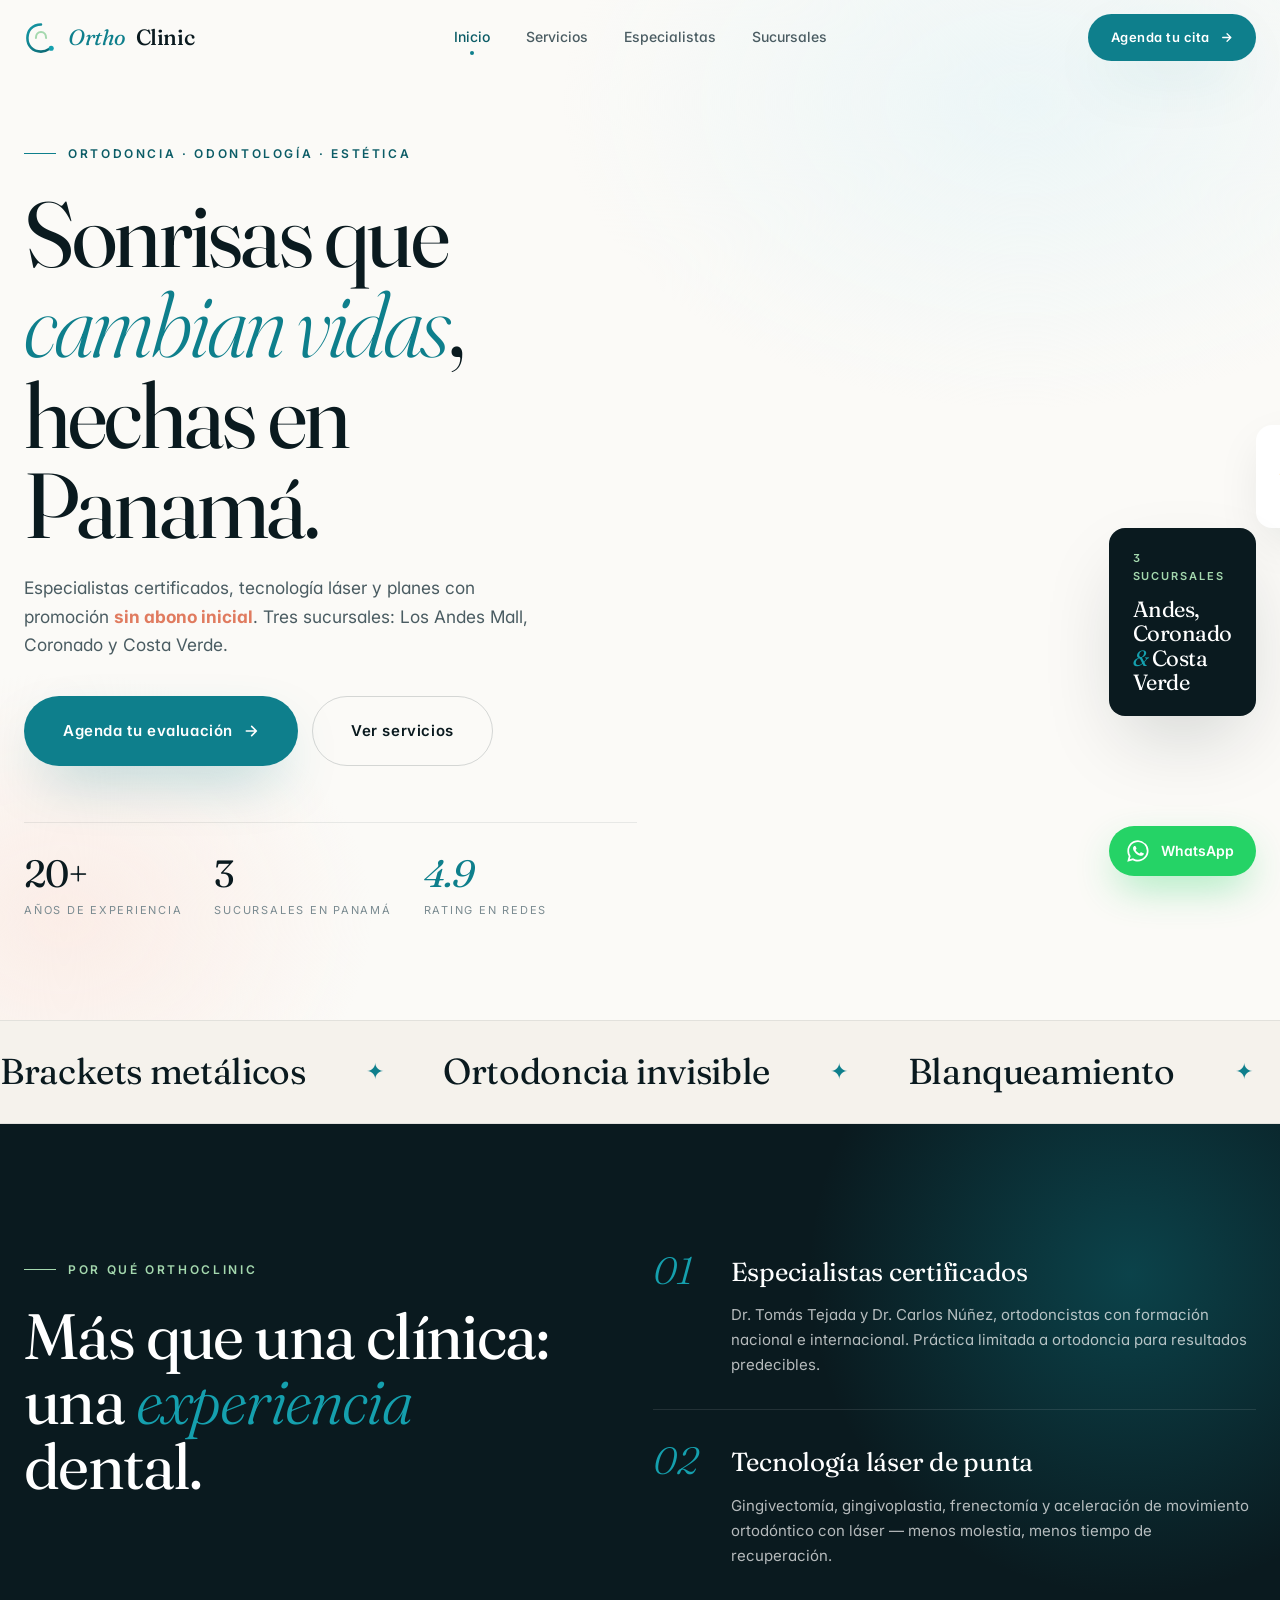
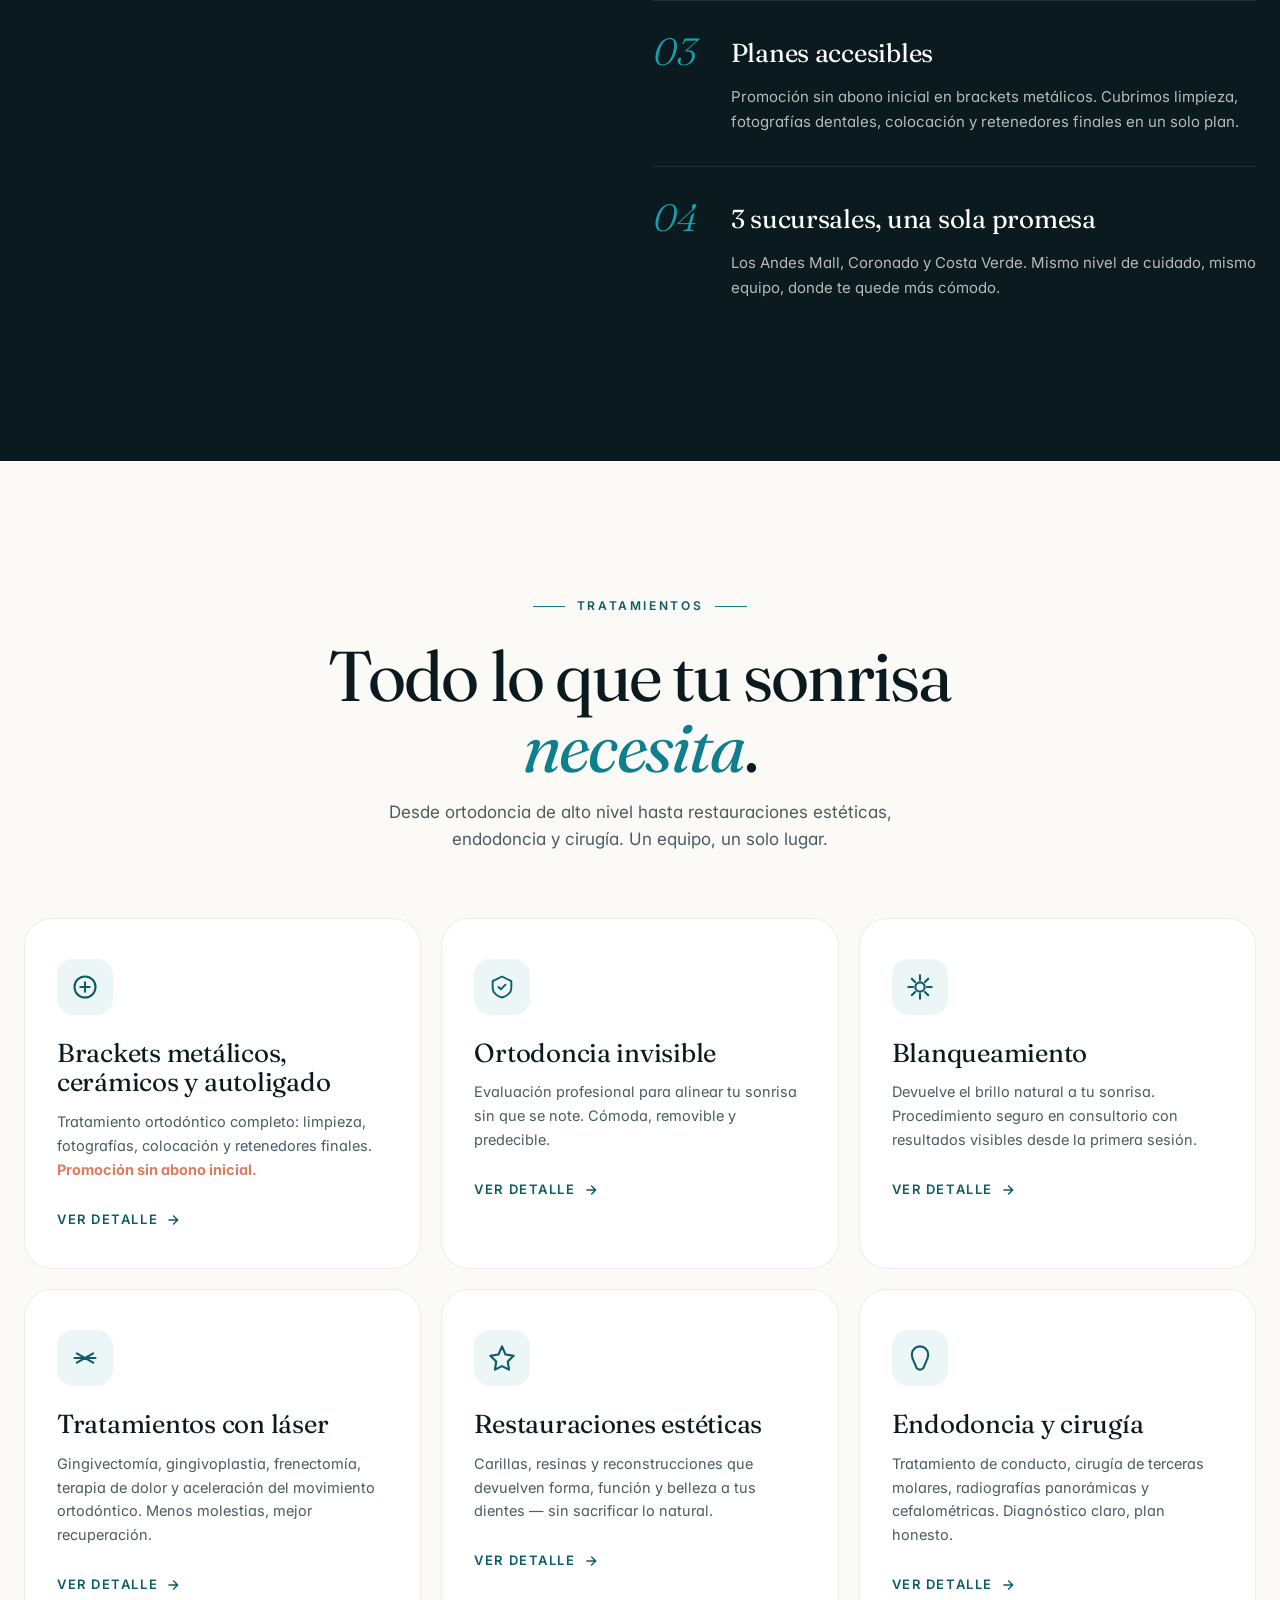
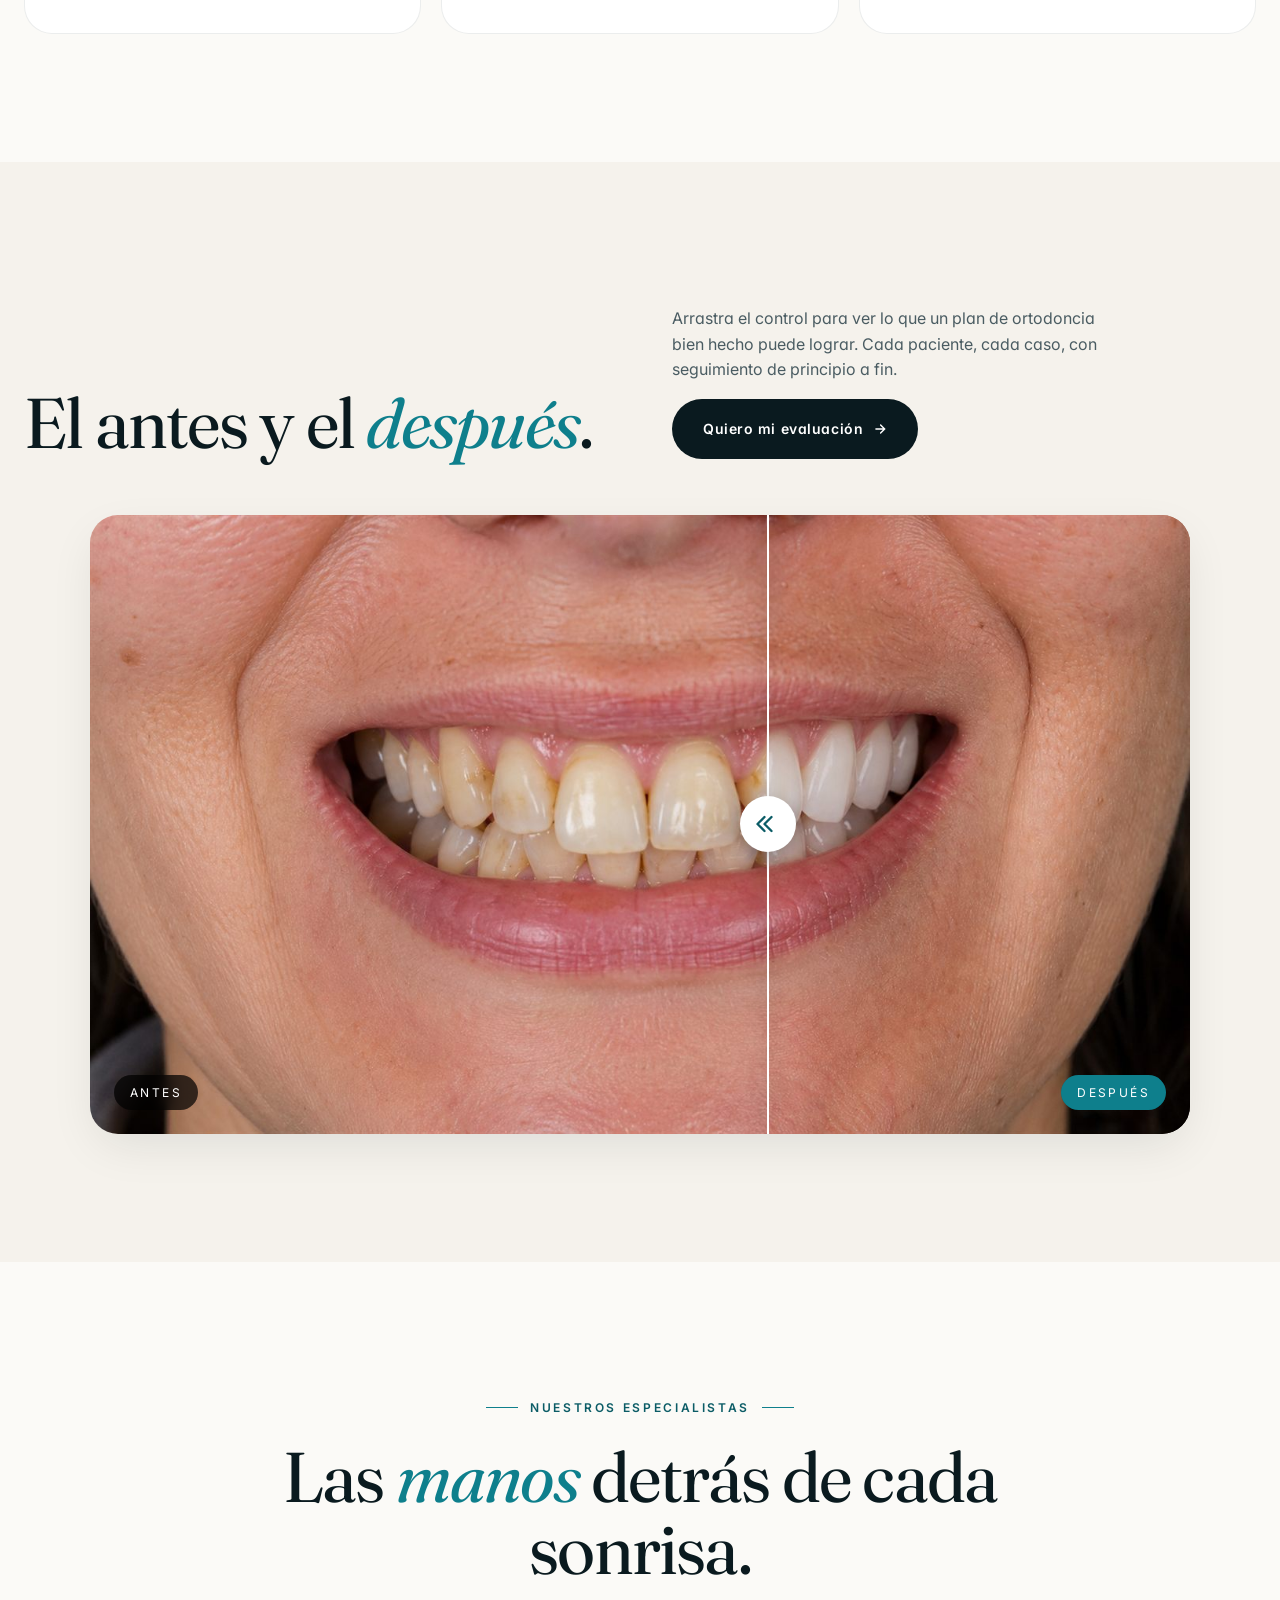
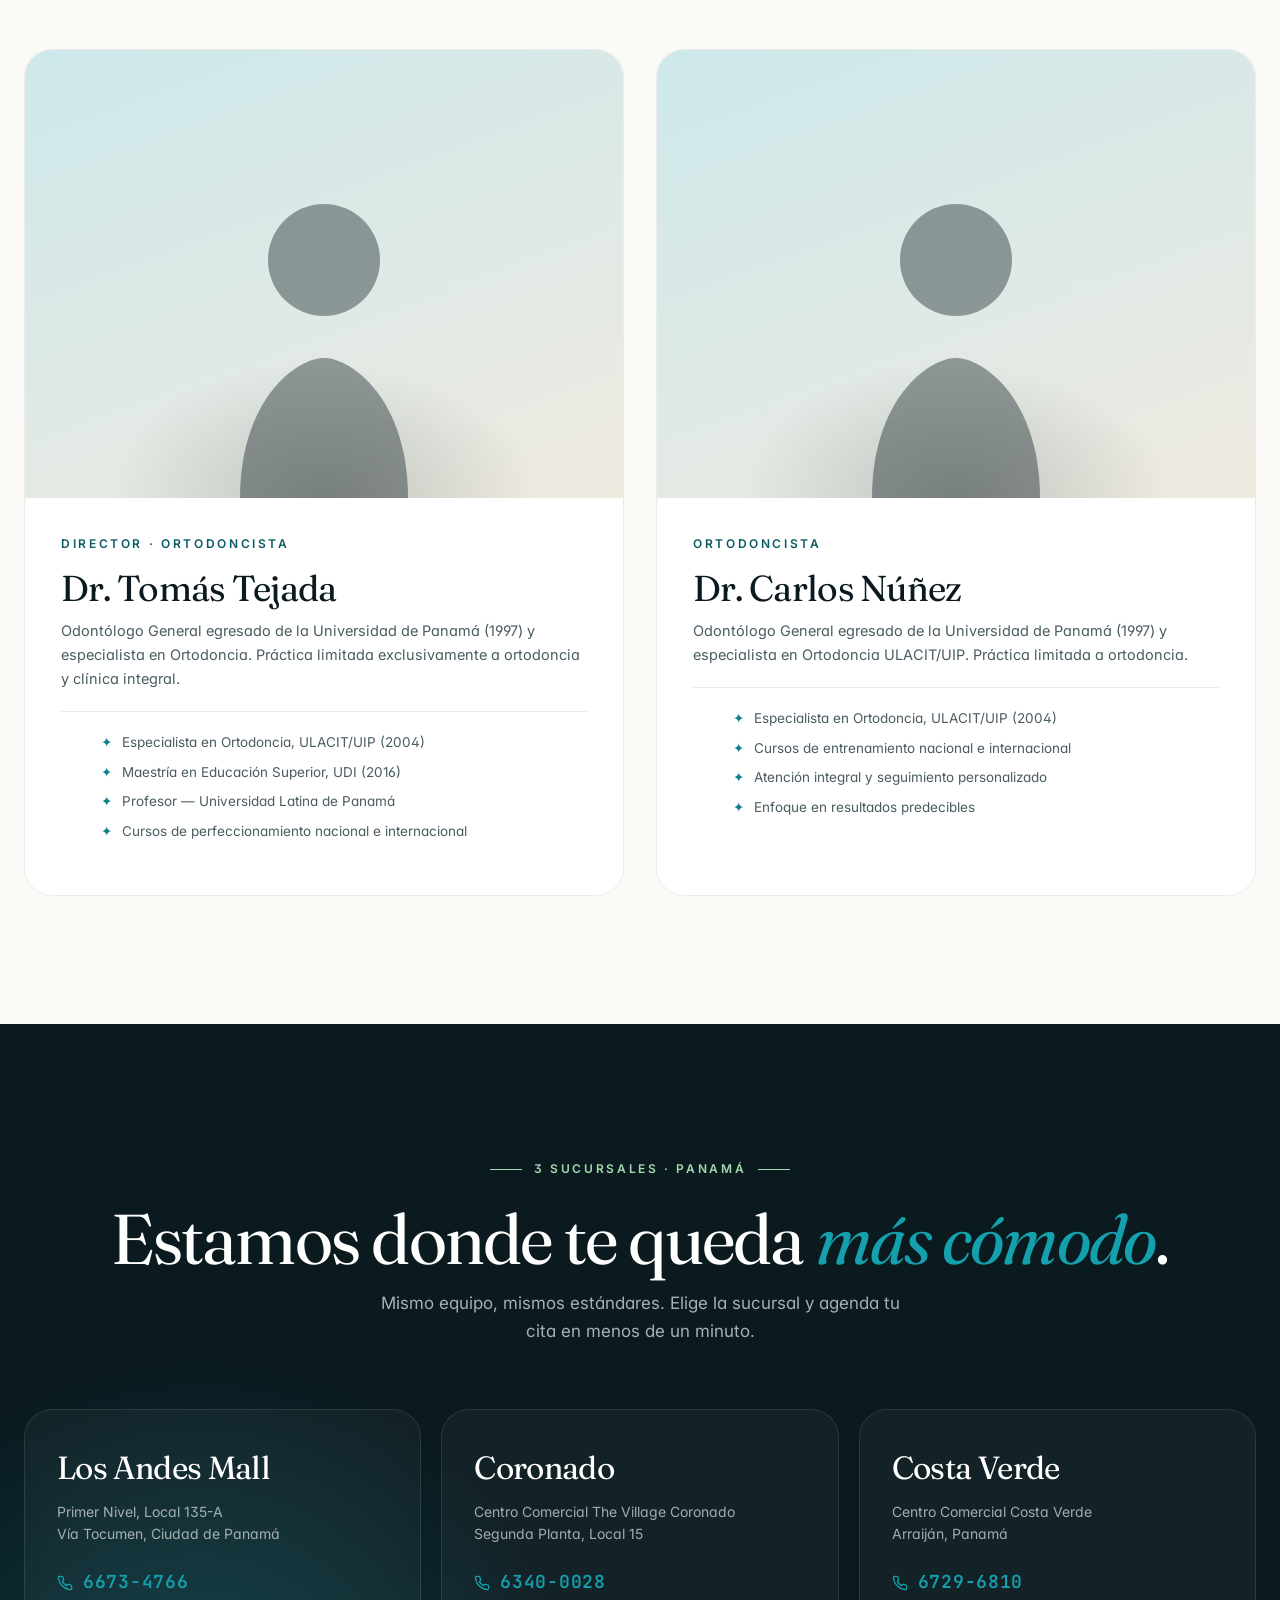
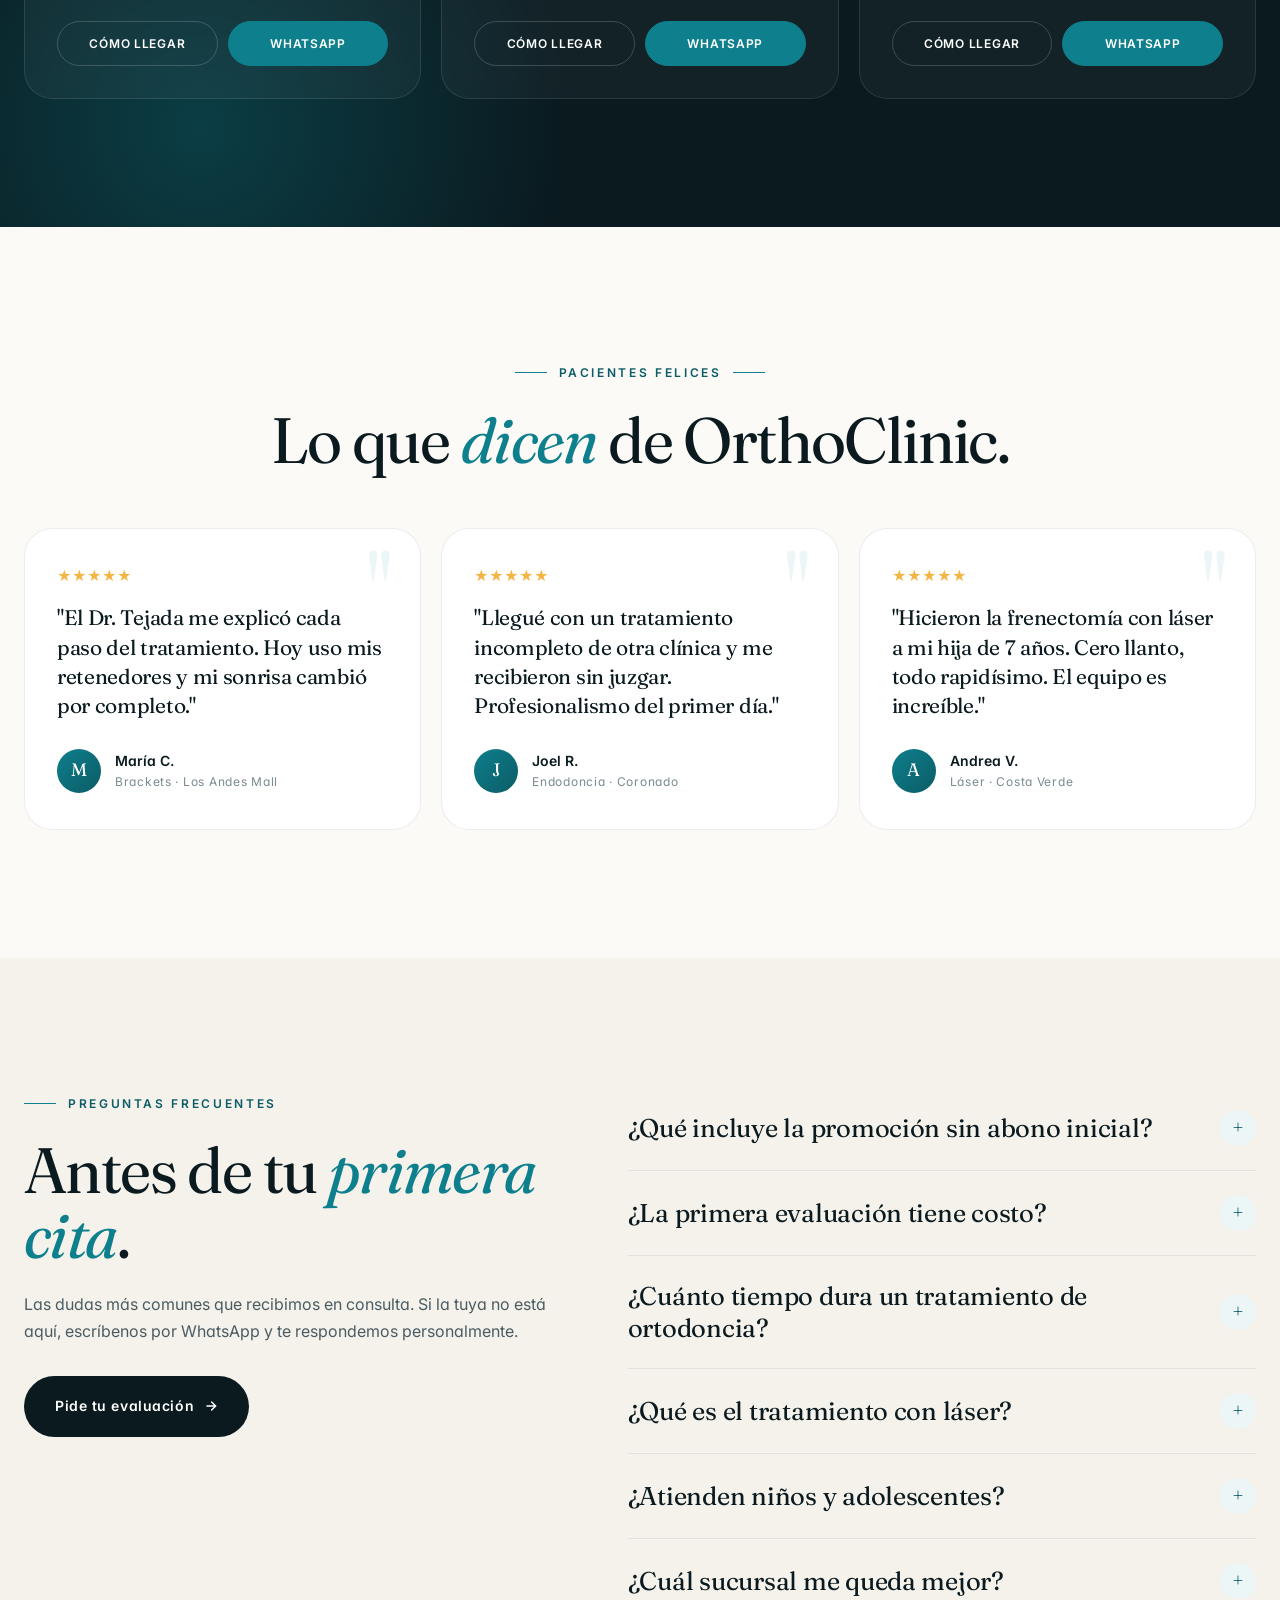
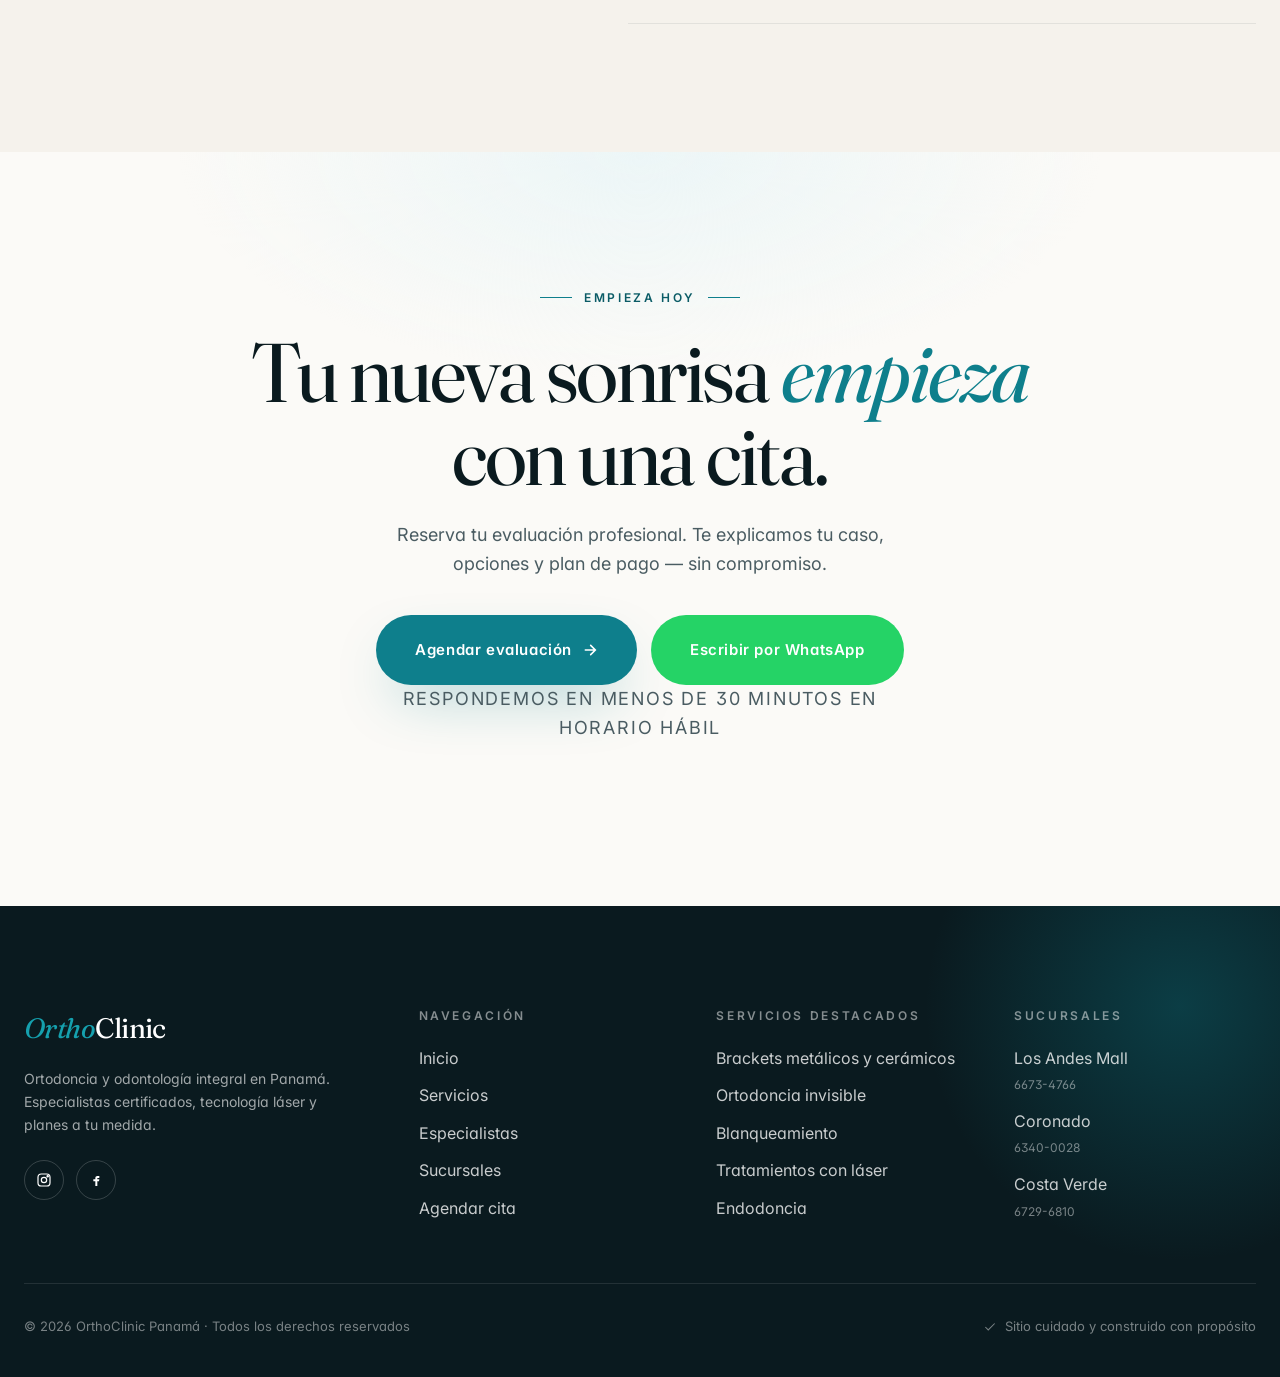
==== commit 6c1c46ce: "feat: foto real de sonrisa en hero (reemplaza ilustración SVG)" ====
--- a/index.html
+++ b/index.html
@@ -91,24 +91,41 @@
         linear-gradient(160deg, var(--oc-teal-soft) 0%, var(--oc-bg-warm) 40%, var(--oc-coral-tint) 100%);
       box-shadow: var(--oc-shadow-lg);
     }
+    .hero-photo-img {
+      position: absolute;
+      inset: 0;
+      width: 100%;
+      height: 100%;
+      object-fit: cover;
+      object-position: center 55%;
+      display: block;
+    }
     .hero-photo::after {
       content: '';
       position: absolute;
       inset: 0;
       background:
-        radial-gradient(60% 50% at 50% 30%, rgba(255,255,255,0.45) 0%, transparent 70%);
-      mix-blend-mode: overlay;
-    }
-    /* "Smile" SVG */
-    .hero-smile {
-      position: absolute;
-      inset: 0;
-      display: flex;
-      align-items: center;
-      justify-content: center;
+        linear-gradient(180deg, rgba(255,255,255,0) 50%, rgba(10,26,31,0.18) 100%),
+        radial-gradient(60% 40% at 50% 25%, rgba(255,255,255,0.15) 0%, transparent 70%);
+      pointer-events: none;
+      z-index: 1;
+    }
+    .hero-photo-sparkle {
+      position: absolute;
+      top: 8%;
+      right: 8%;
       z-index: 2;
-    }
-    .hero-smile svg { width: 78%; height: auto; opacity: 0.92; }
+      animation: float 5.5s var(--oc-ease) infinite alternate;
+      filter: drop-shadow(0 4px 12px rgba(21,160,174,0.4));
+    }
+    .hero-photo-sparkle-2 {
+      top: auto;
+      bottom: 26%;
+      left: 10%;
+      right: auto;
+      animation-delay: 1.2s;
+      filter: drop-shadow(0 3px 8px rgba(164,216,174,0.4));
+    }
 
     .hero-card-rating {
       position: absolute;
@@ -722,42 +739,15 @@
 
       <div class="hero-visual" data-reveal data-reveal-delay="2">
         <div class="hero-photo">
-          <div class="hero-smile">
-            <!-- Smile illustration -->
-            <svg viewBox="0 0 400 320" xmlns="http://www.w3.org/2000/svg" fill="none">
-              <defs>
-                <linearGradient id="lip-grad" x1="0" y1="0" x2="0" y2="1">
-                  <stop offset="0" stop-color="#E07B5F"/>
-                  <stop offset="1" stop-color="#B85B40"/>
-                </linearGradient>
-                <linearGradient id="tooth-grad" x1="0" y1="0" x2="0" y2="1">
-                  <stop offset="0" stop-color="#FFFFFF"/>
-                  <stop offset="1" stop-color="#E5F2F4"/>
-                </linearGradient>
-              </defs>
-              <!-- Lips -->
-              <path d="M40 160 Q200 60, 360 160 Q200 280, 40 160 Z" fill="url(#lip-grad)"/>
-              <!-- Mouth opening -->
-              <path d="M70 160 Q200 100, 330 160 Q200 220, 70 160 Z" fill="#3a1810"/>
-              <!-- Teeth -->
-              <g fill="url(#tooth-grad)">
-                <rect x="100" y="135" width="22" height="38" rx="4"/>
-                <rect x="128" y="128" width="26" height="44" rx="4"/>
-                <rect x="160" y="124" width="28" height="48" rx="4"/>
-                <rect x="194" y="124" width="28" height="48" rx="4"/>
-                <rect x="228" y="128" width="26" height="44" rx="4"/>
-                <rect x="260" y="135" width="22" height="38" rx="4"/>
-              </g>
-              <!-- Highlight on tooth -->
-              <rect x="166" y="130" width="6" height="20" rx="3" fill="#fff" opacity="0.8"/>
-              <rect x="200" y="130" width="6" height="20" rx="3" fill="#fff" opacity="0.8"/>
-              <!-- Sparkle -->
-              <g transform="translate(310,80)">
-                <path d="M0 -16 L4 -4 L16 0 L4 4 L0 16 L-4 4 L-16 0 L-4 -4 Z" fill="#15A0AE"/>
-              </g>
-              <g transform="translate(70,80)">
-                <path d="M0 -10 L3 -3 L10 0 L3 3 L0 10 L-3 3 L-10 0 L-3 -3 Z" fill="#A4D8AE"/>
-              </g>
+          <img class="hero-photo-img" src="/public/smile-after.jpg" alt="Paciente sonriendo después del tratamiento ortodóntico en OrthoClinic" fetchpriority="high" decoding="async" />
+          <div class="hero-photo-sparkle">
+            <svg width="48" height="48" viewBox="0 0 48 48" fill="none" aria-hidden="true">
+              <path d="M24 4 L28 20 L44 24 L28 28 L24 44 L20 28 L4 24 L20 20 Z" fill="#15A0AE"/>
+            </svg>
+          </div>
+          <div class="hero-photo-sparkle hero-photo-sparkle-2">
+            <svg width="28" height="28" viewBox="0 0 28 28" fill="none" aria-hidden="true">
+              <path d="M14 2 L16 12 L26 14 L16 16 L14 26 L12 16 L2 14 L12 12 Z" fill="#A4D8AE"/>
             </svg>
           </div>
         </div>
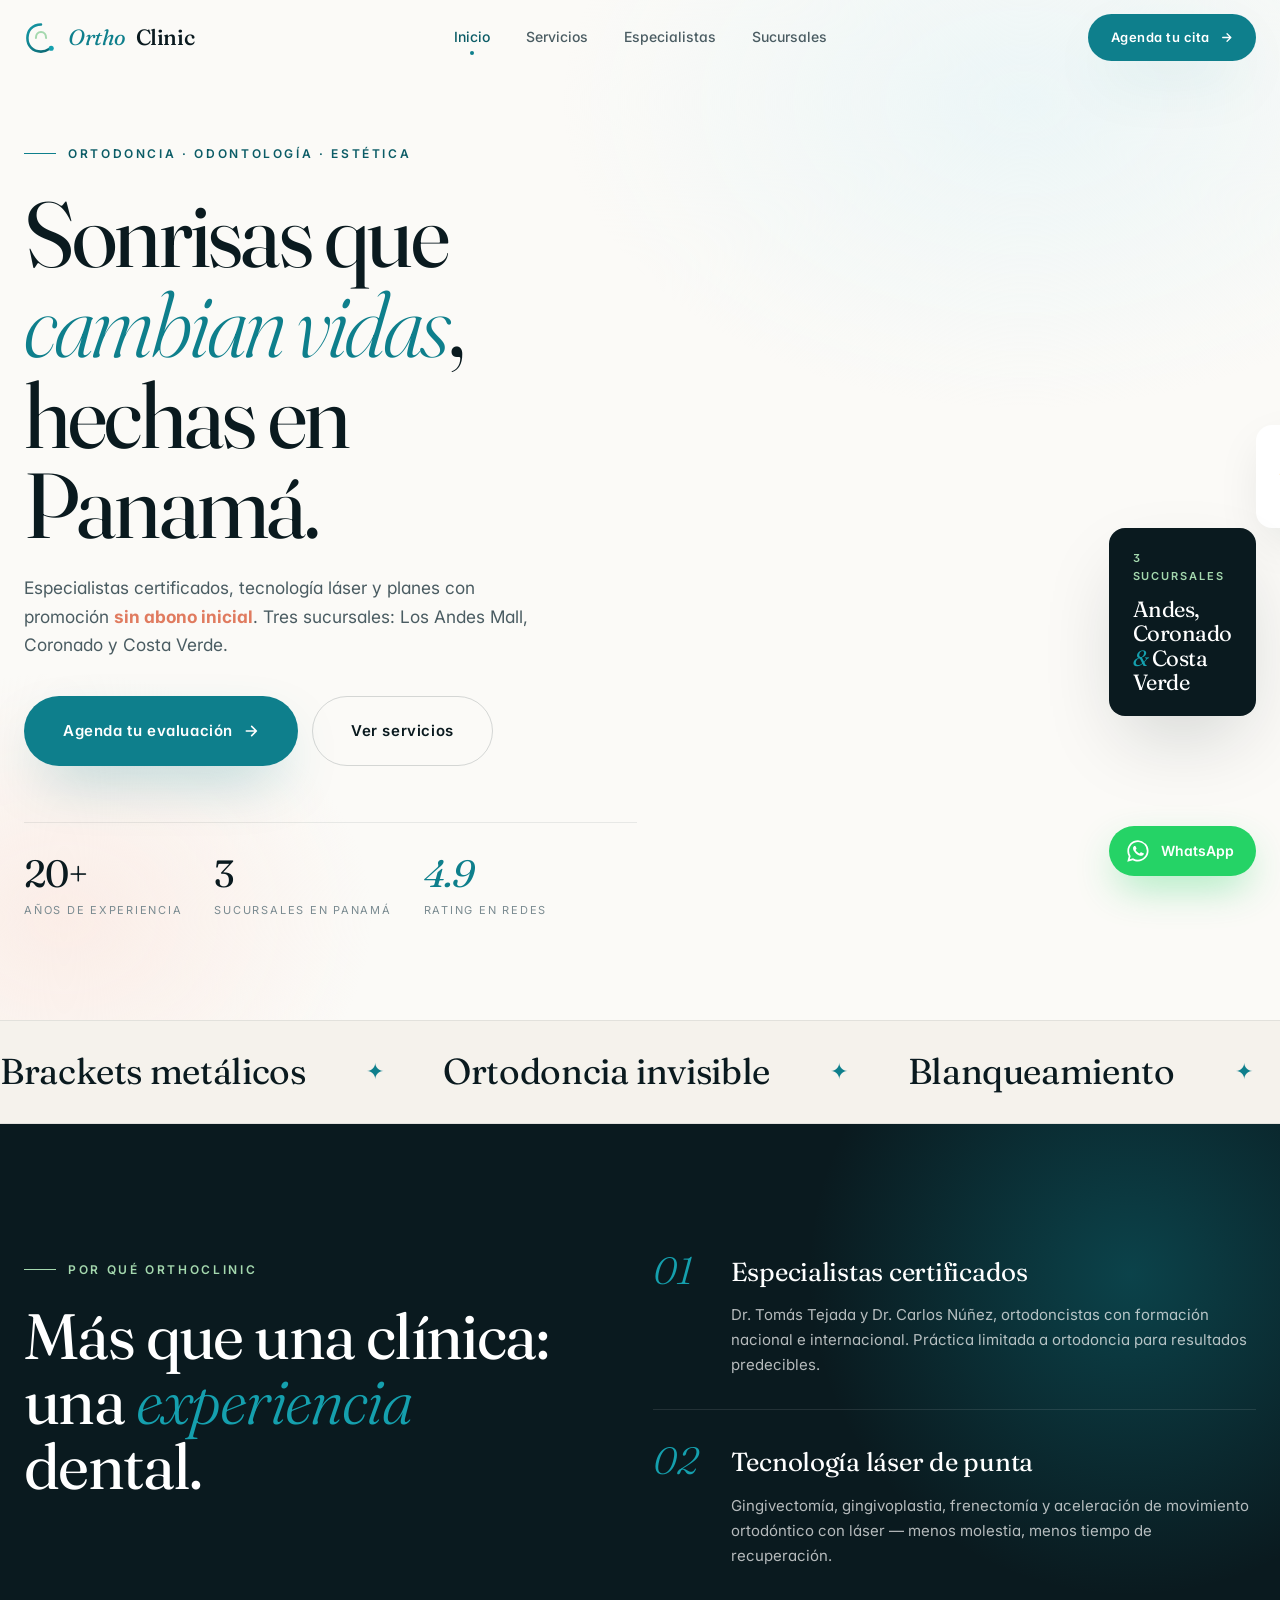
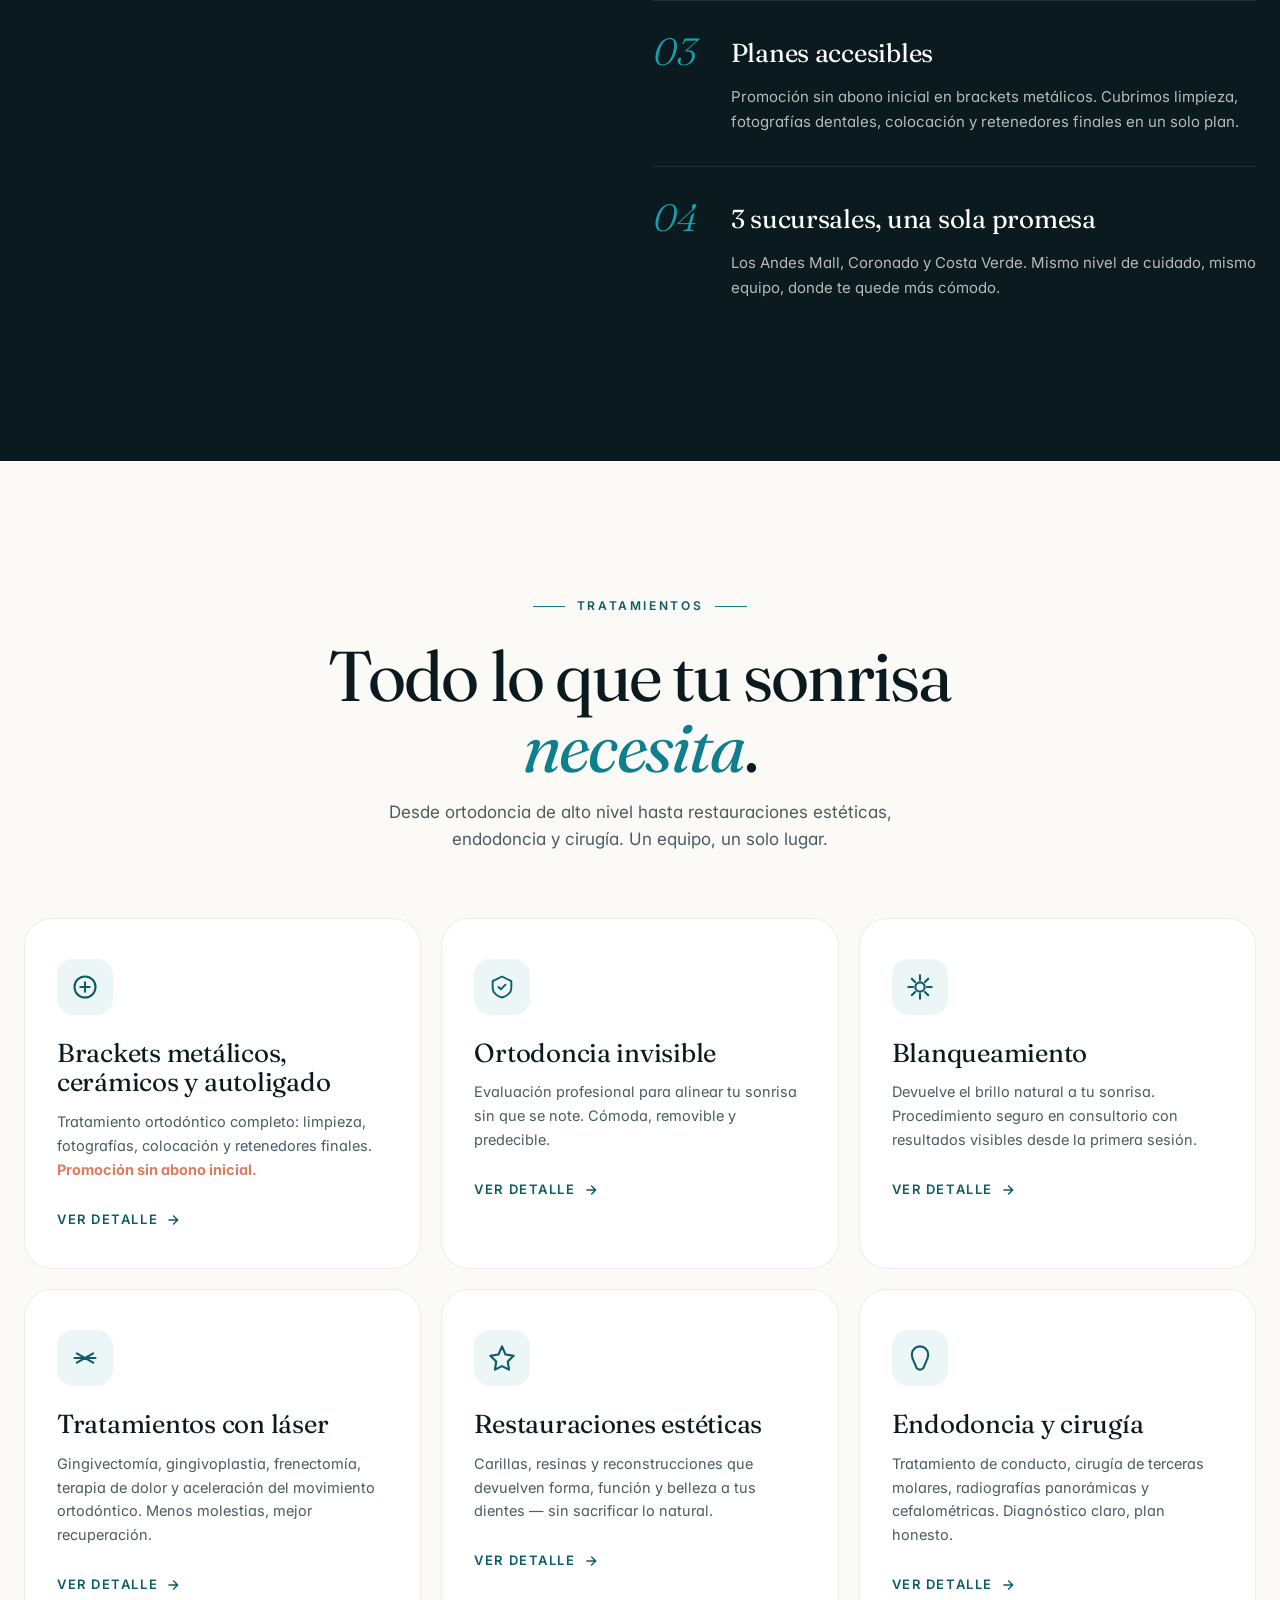
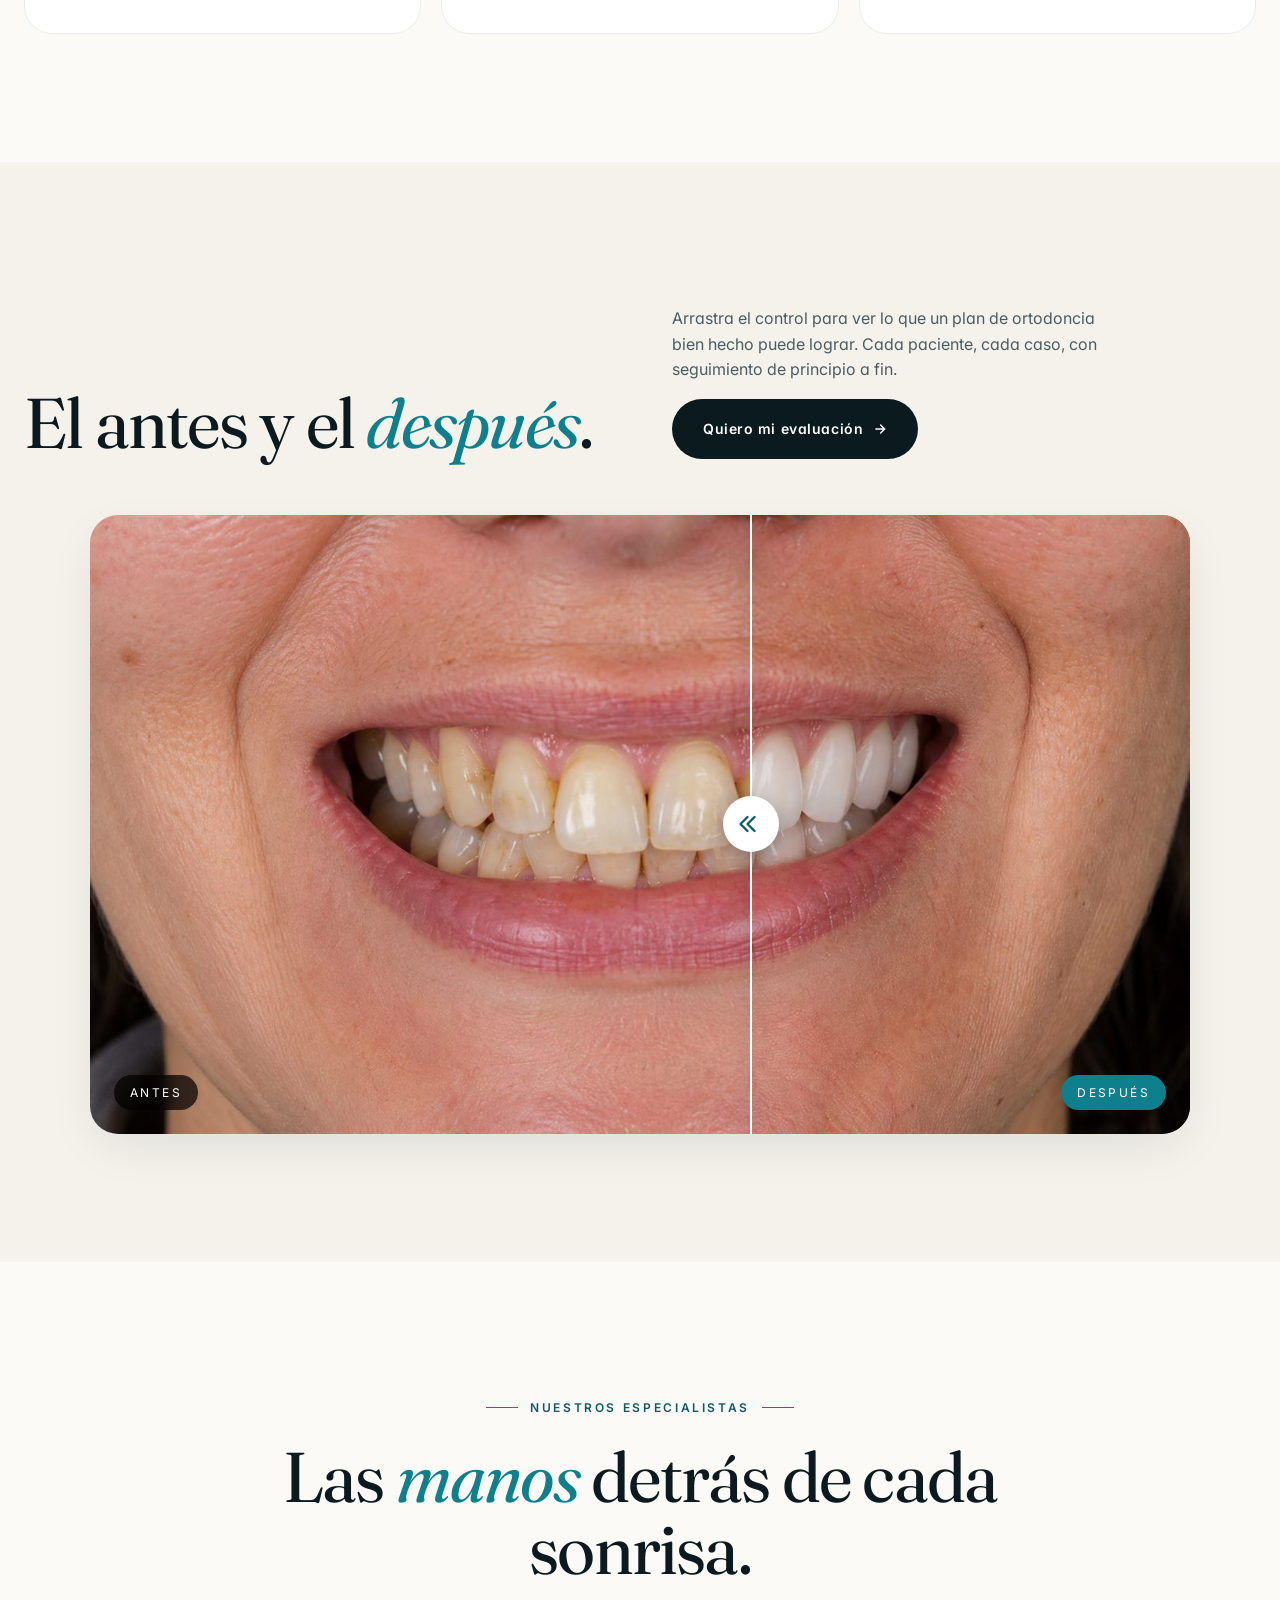
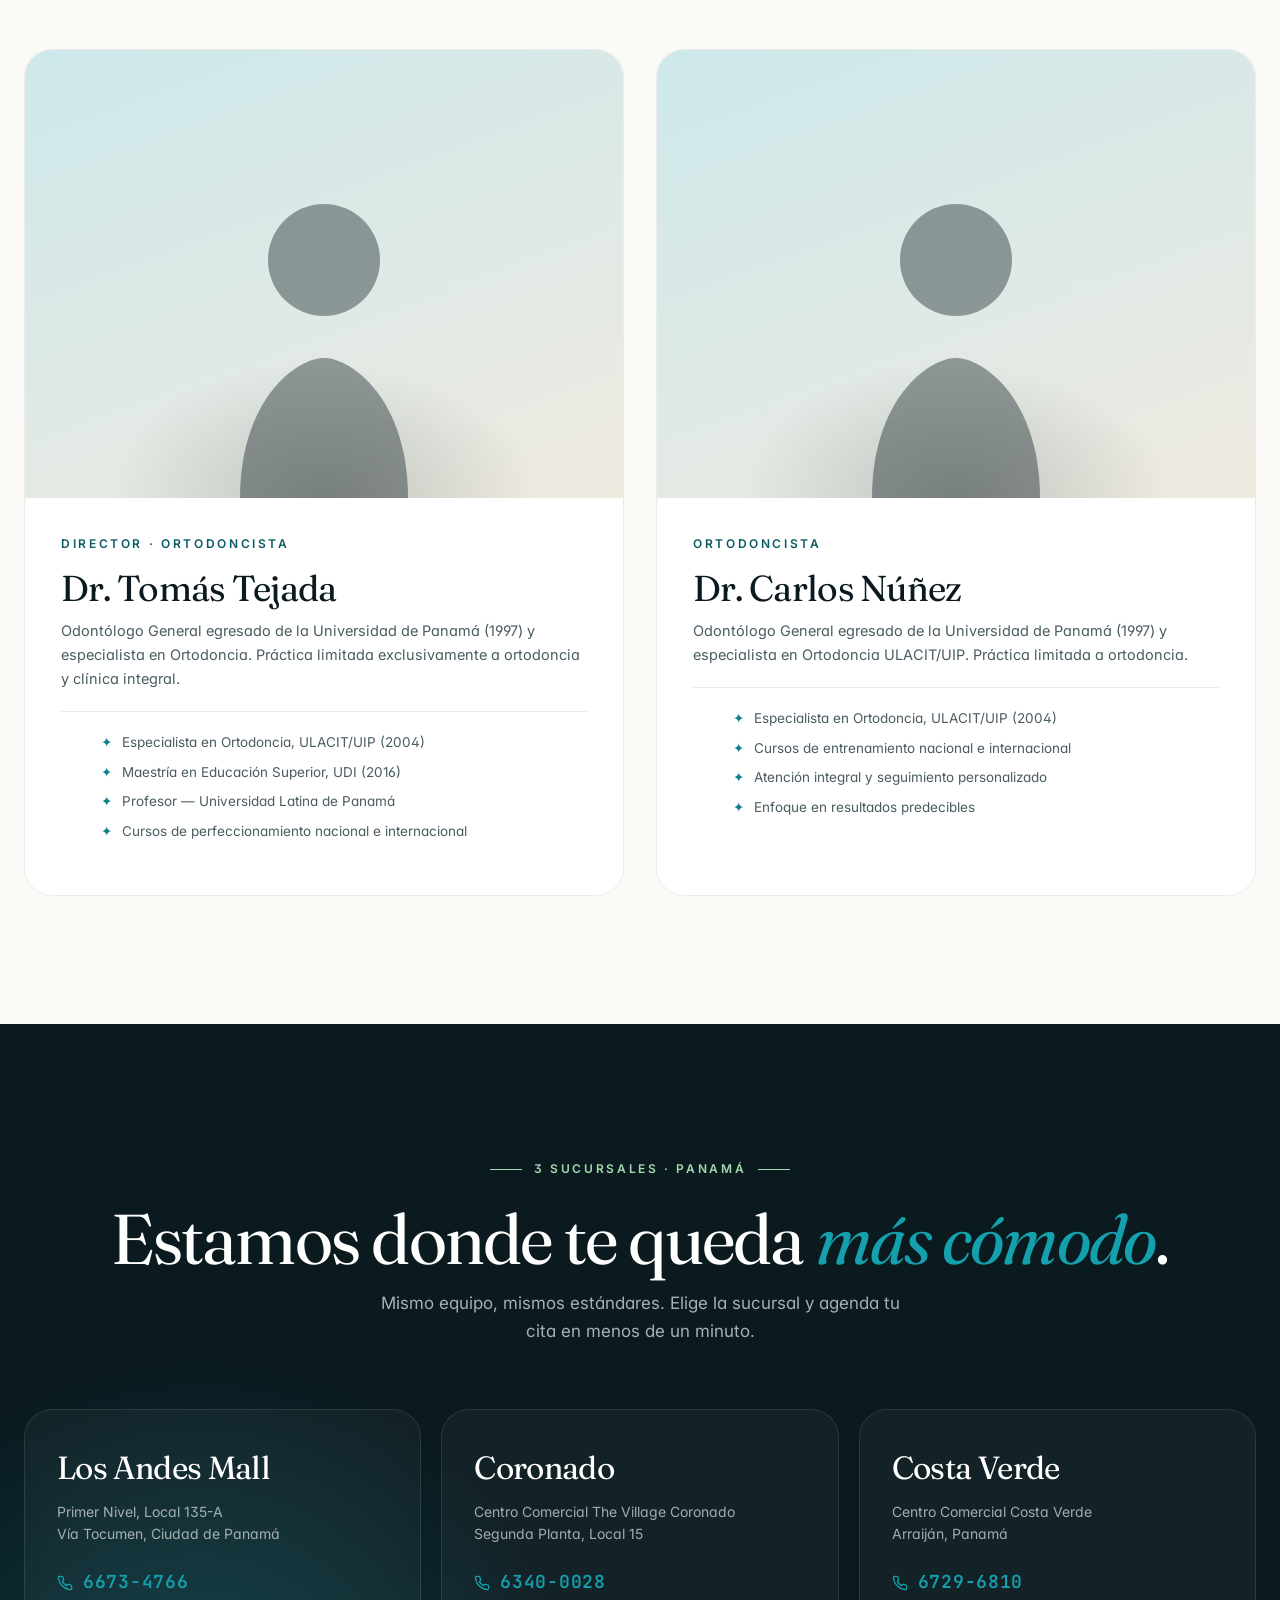
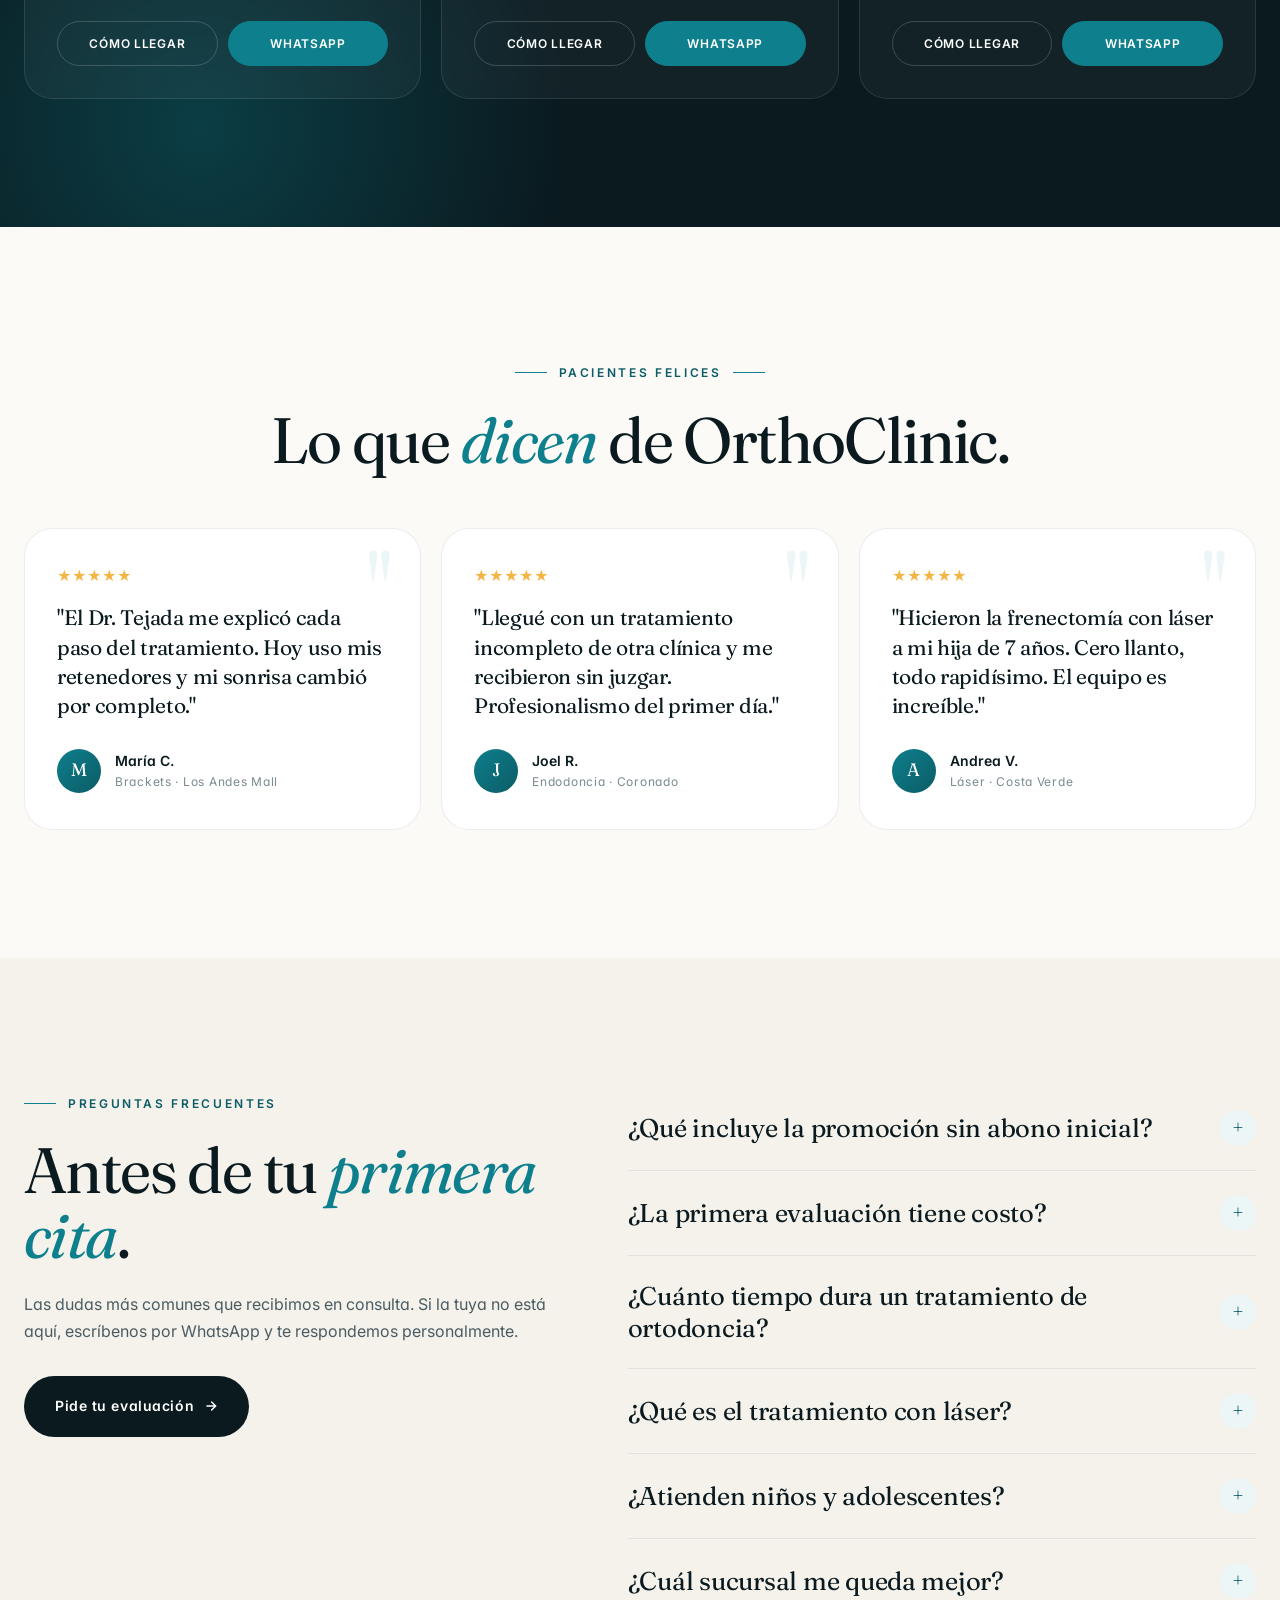
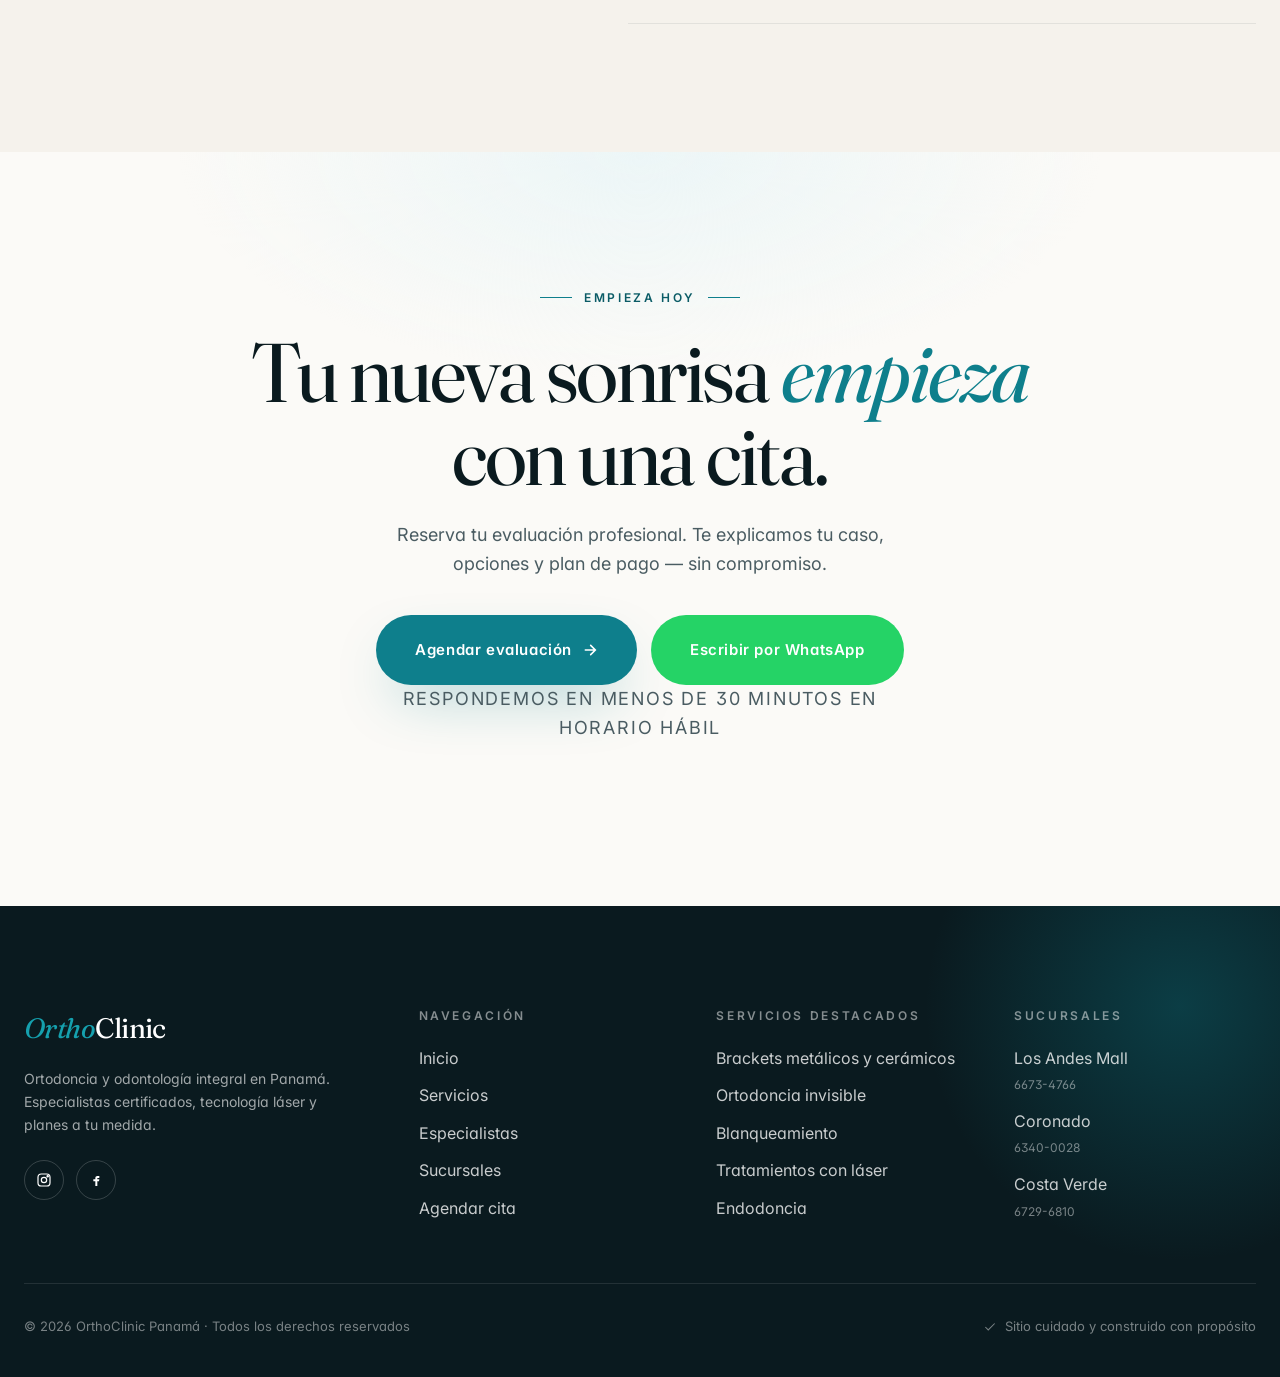
==== commit 5164cf95: "chore: bump cache v3 para forzar refresh de imágenes en hero" ====
--- a/index.html
+++ b/index.html
@@ -10,7 +10,7 @@
   <meta property="og:description" content="Sonrisas que cambian vidas. Brackets, ortodoncia invisible, blanqueamiento y láser. 3 sucursales en Panamá." />
   <meta property="og:type" content="website" />
   <link rel="icon" href="/public/logo-mark.svg" type="image/svg+xml" />
-  <link href="/shared/theme.css?v=2" rel="stylesheet" />
+  <link href="/shared/theme.css?v=3" rel="stylesheet" />
   <style>
     /* === HERO === */
     .hero {
@@ -1136,7 +1136,7 @@
     </div>
   </section>
 
-  <script src="/shared/nav-footer.js?v=2"></script>
+  <script src="/shared/nav-footer.js?v=3"></script>
   <script>
     // === Before/After slider ===
     (function() {
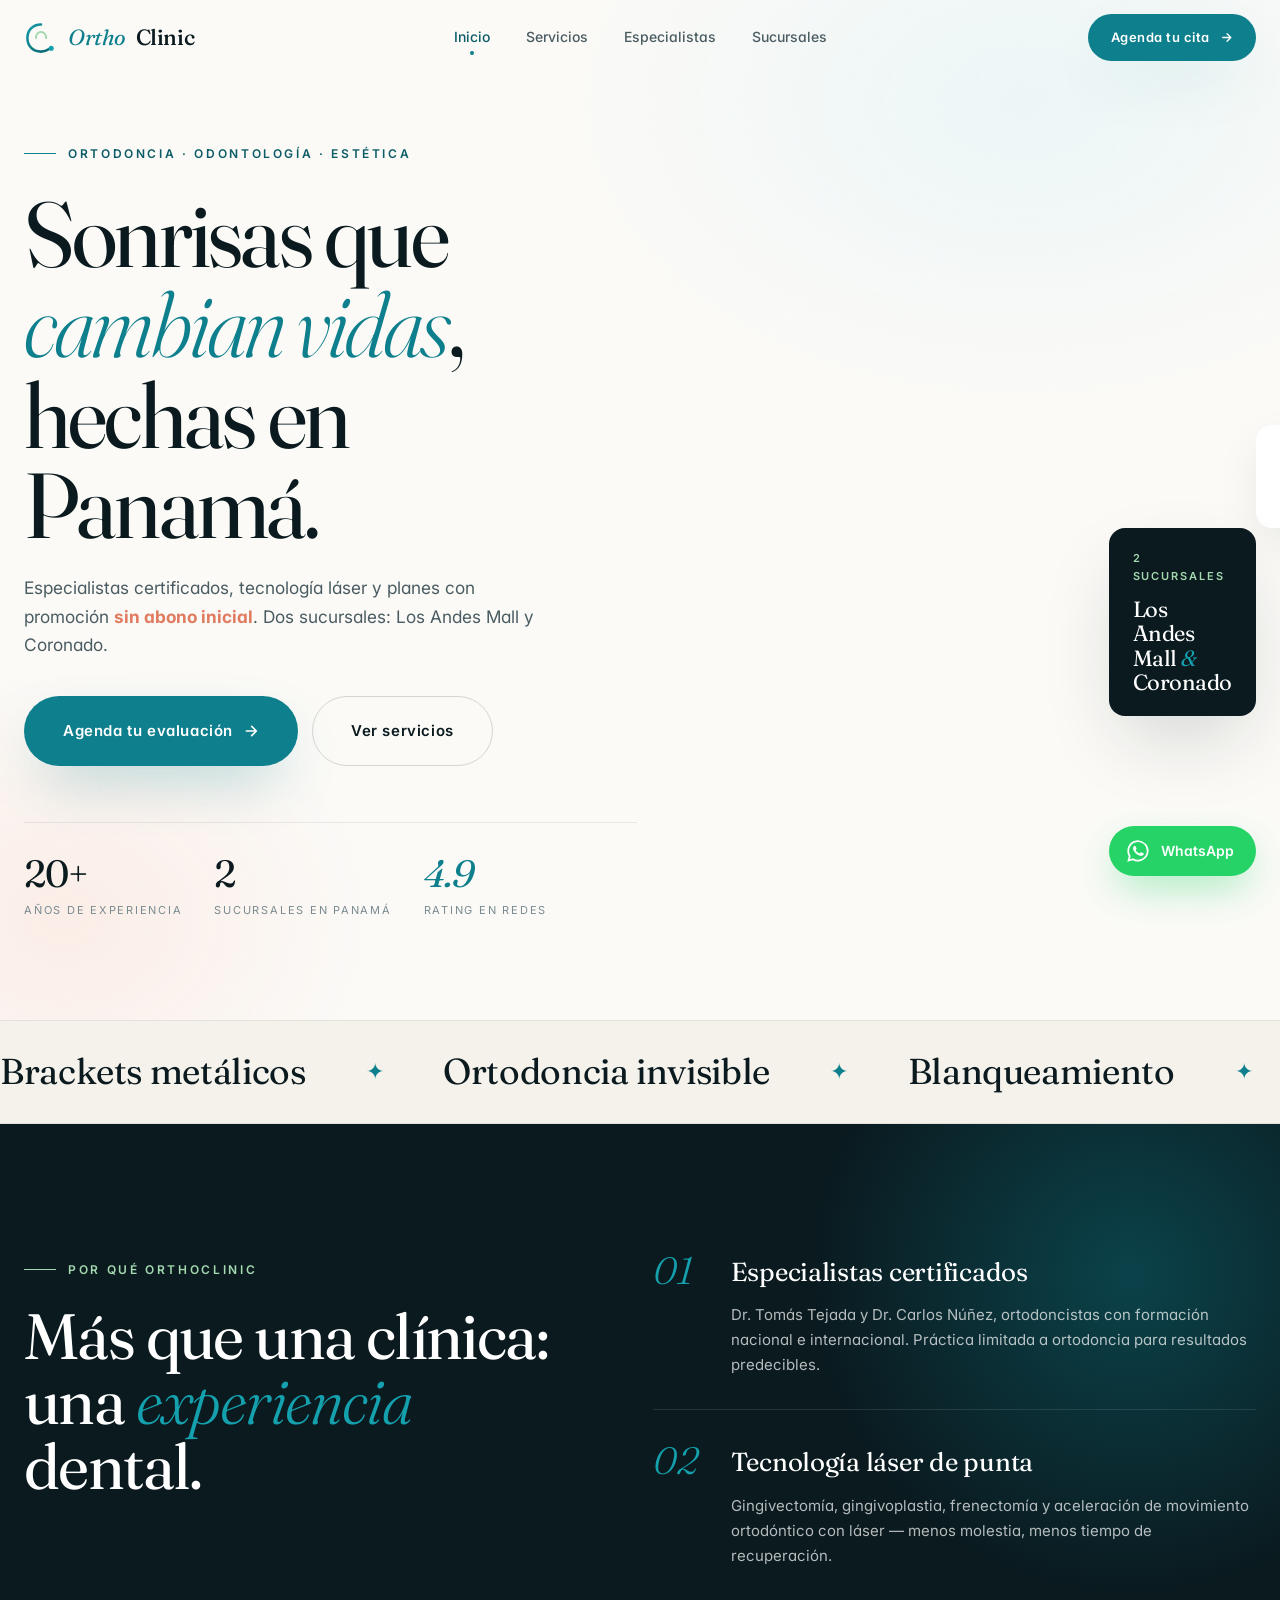
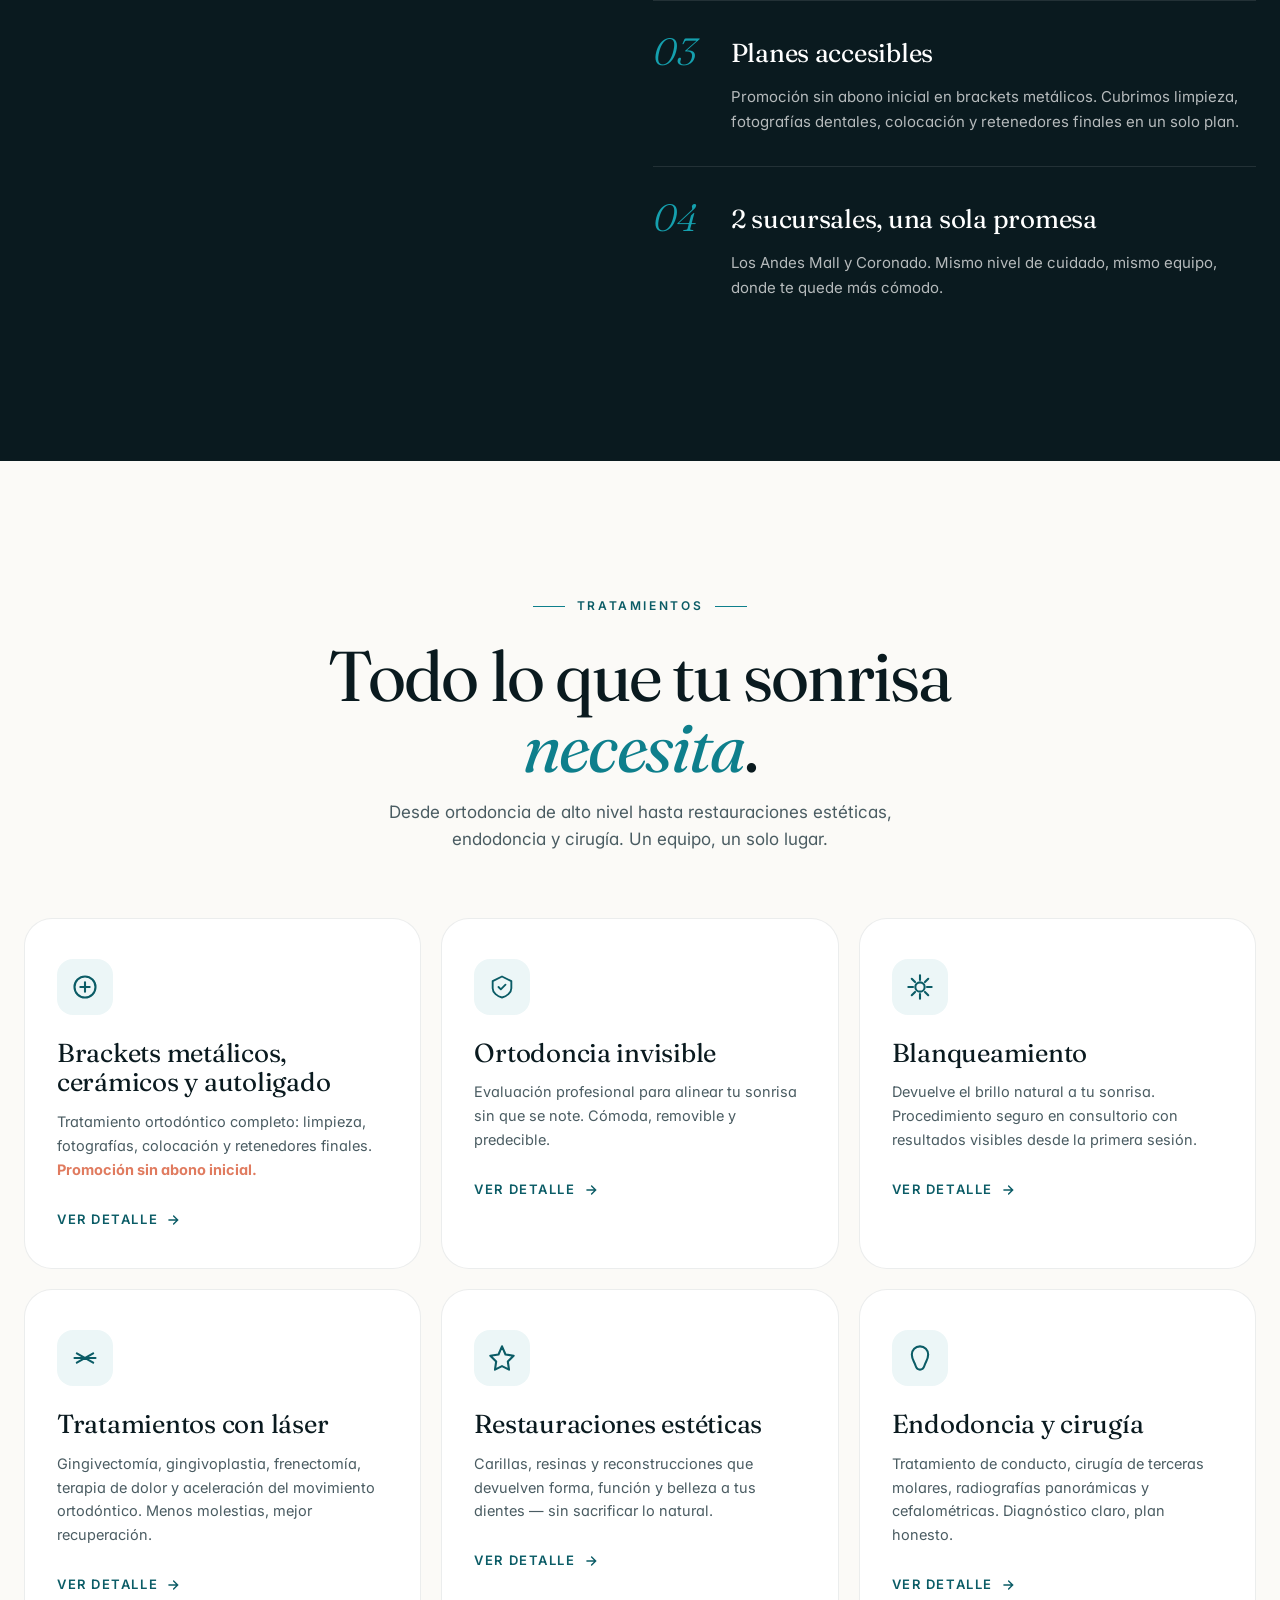
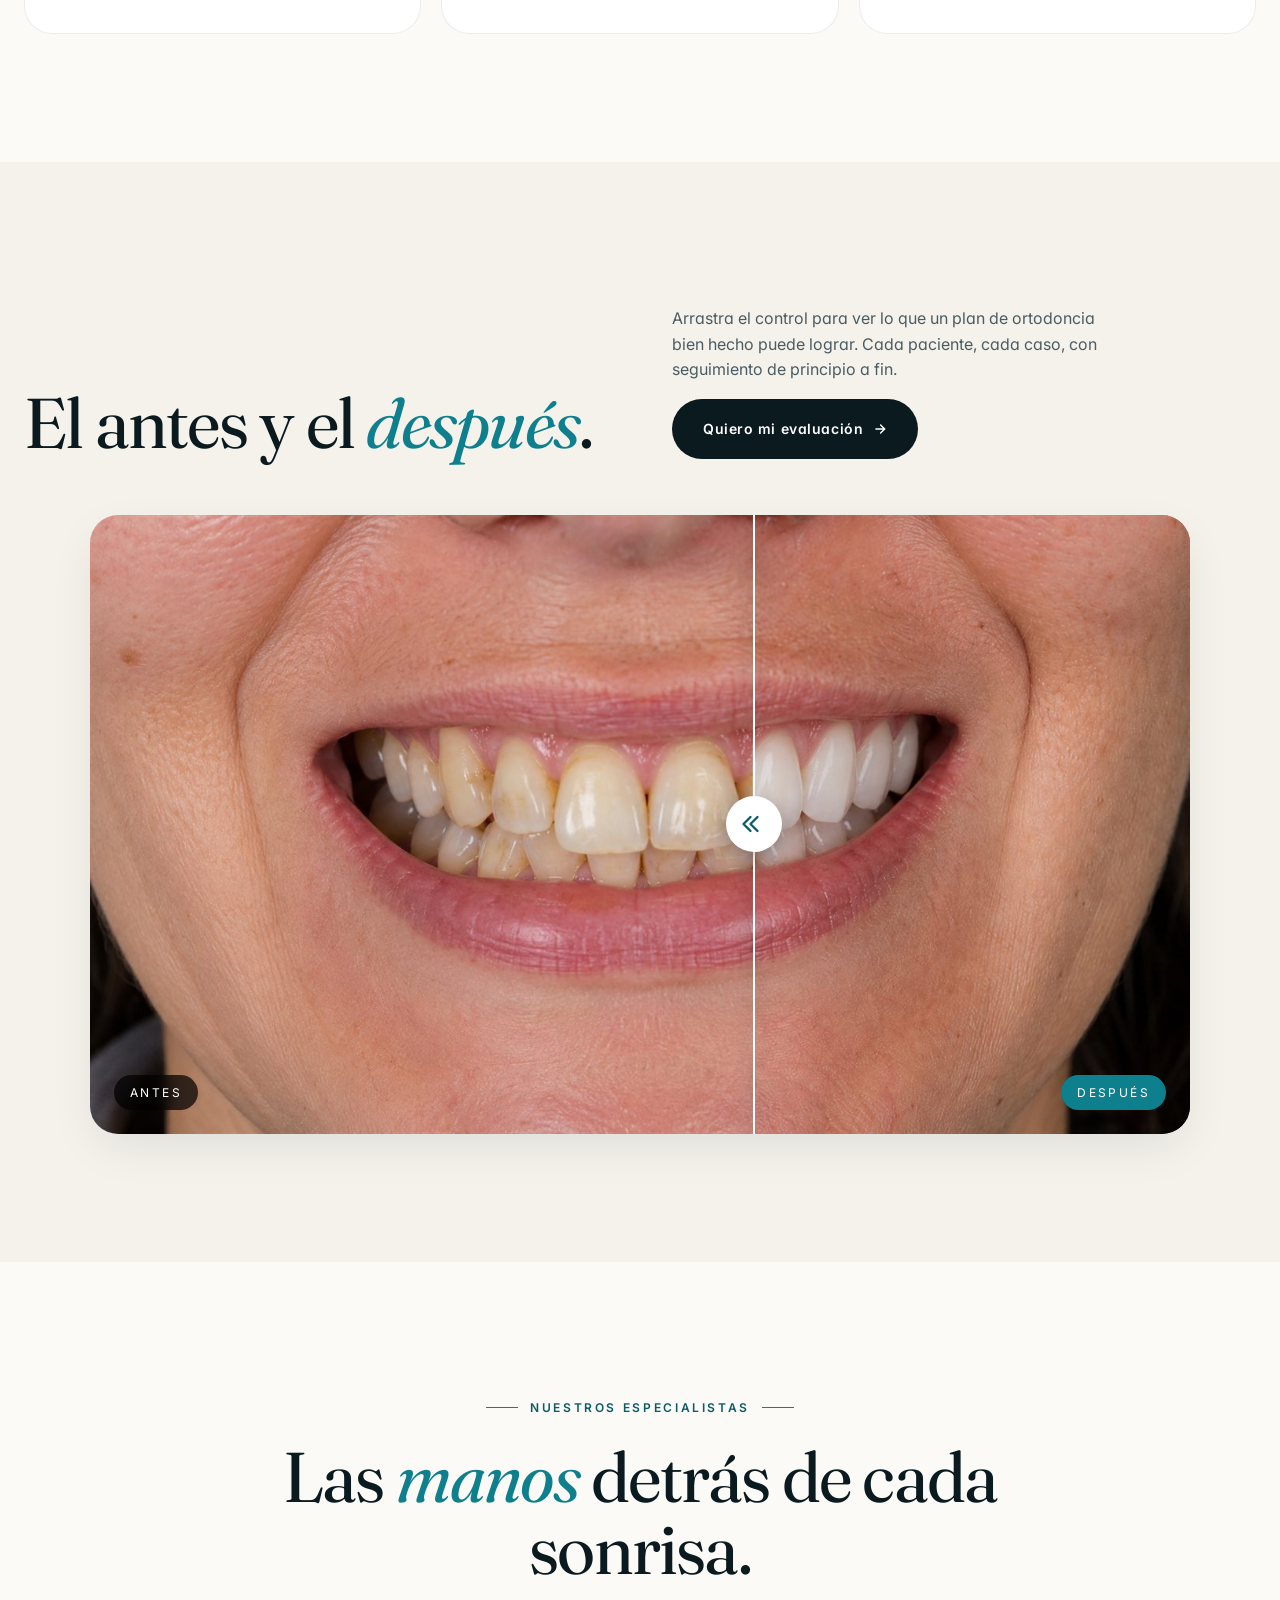
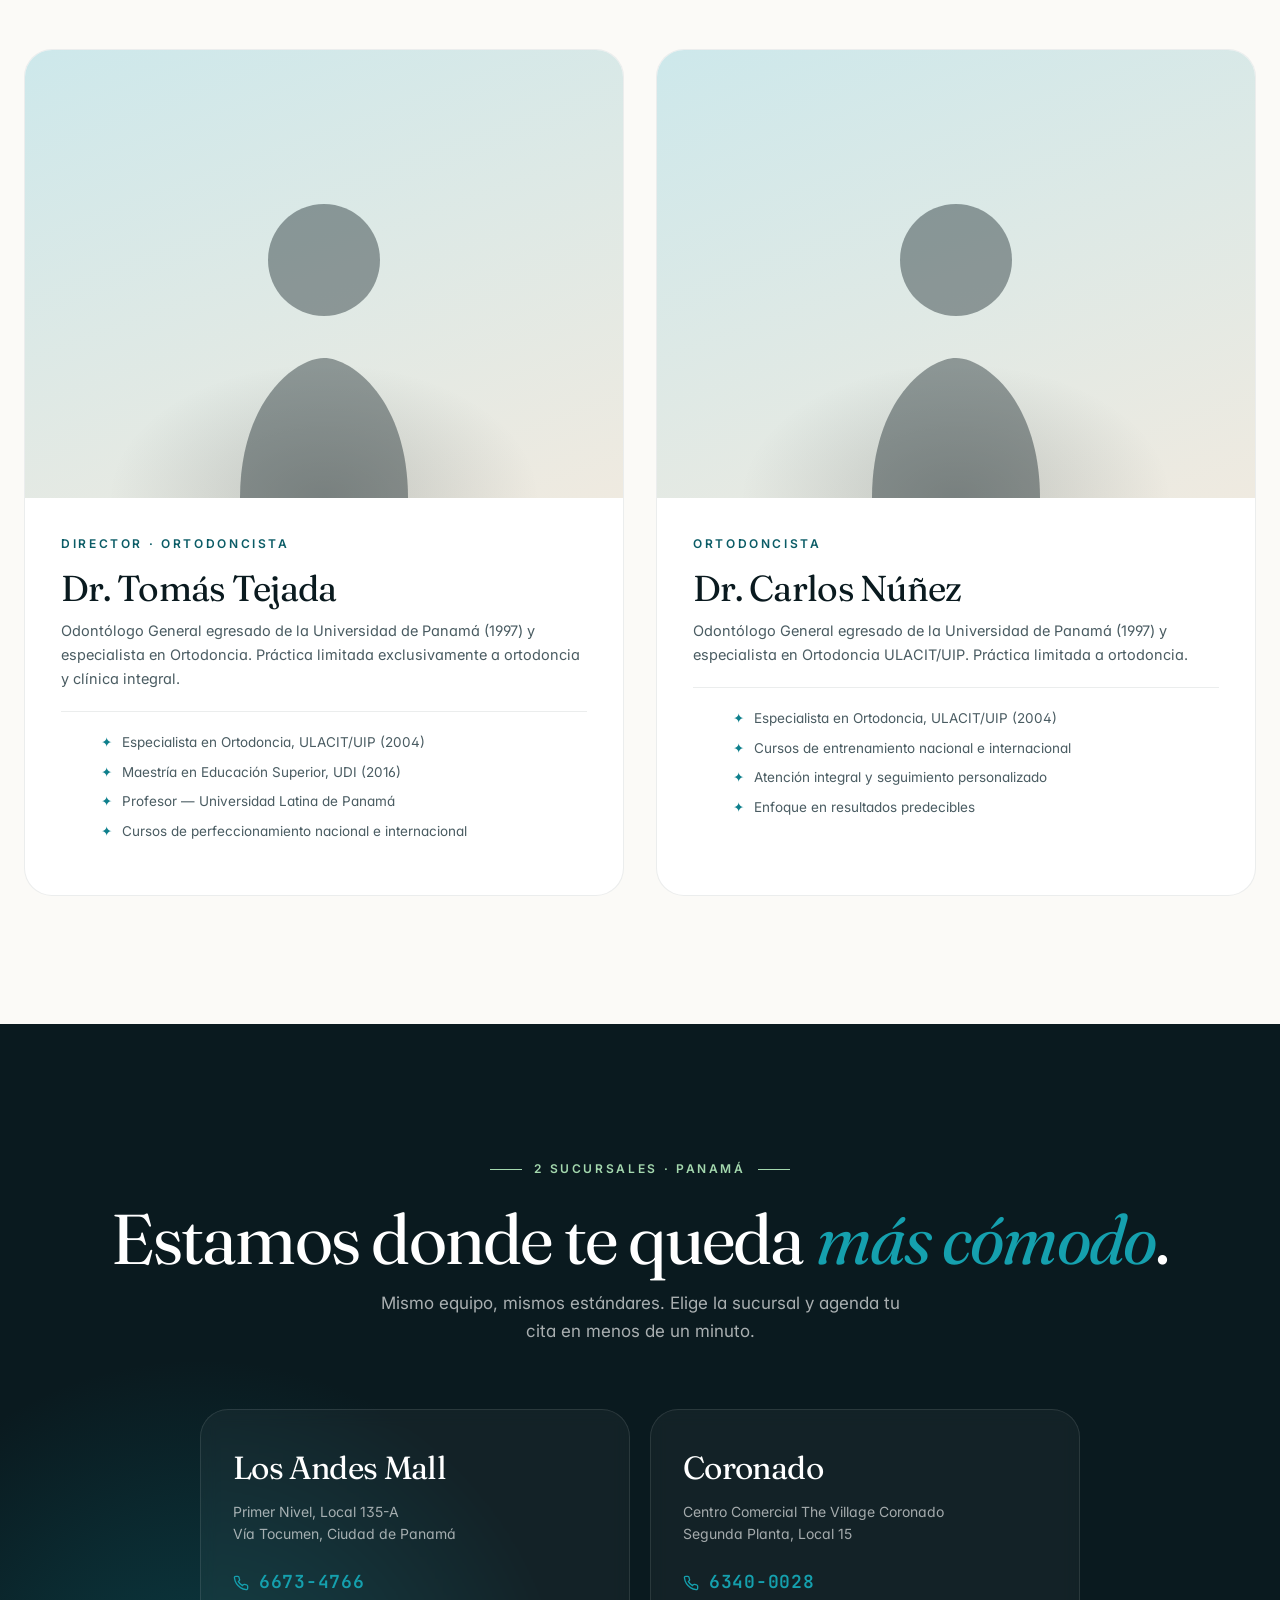
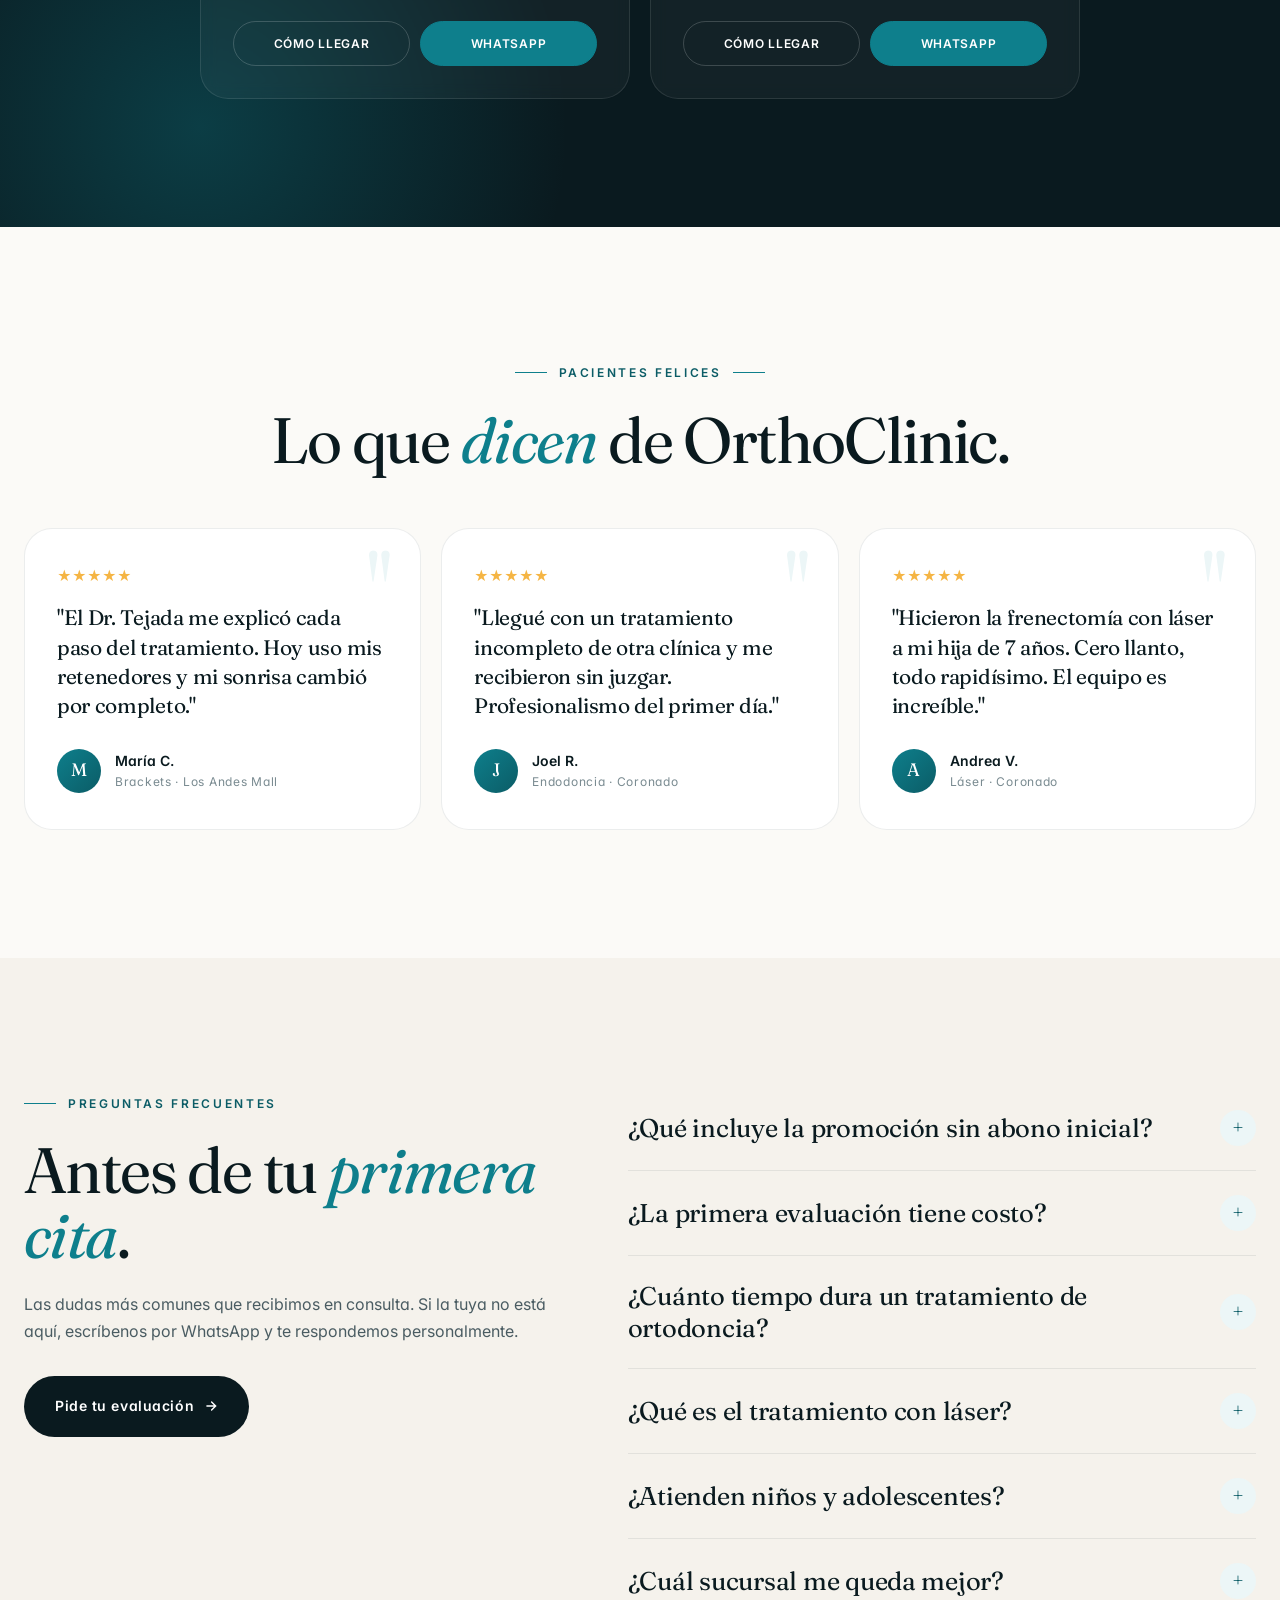
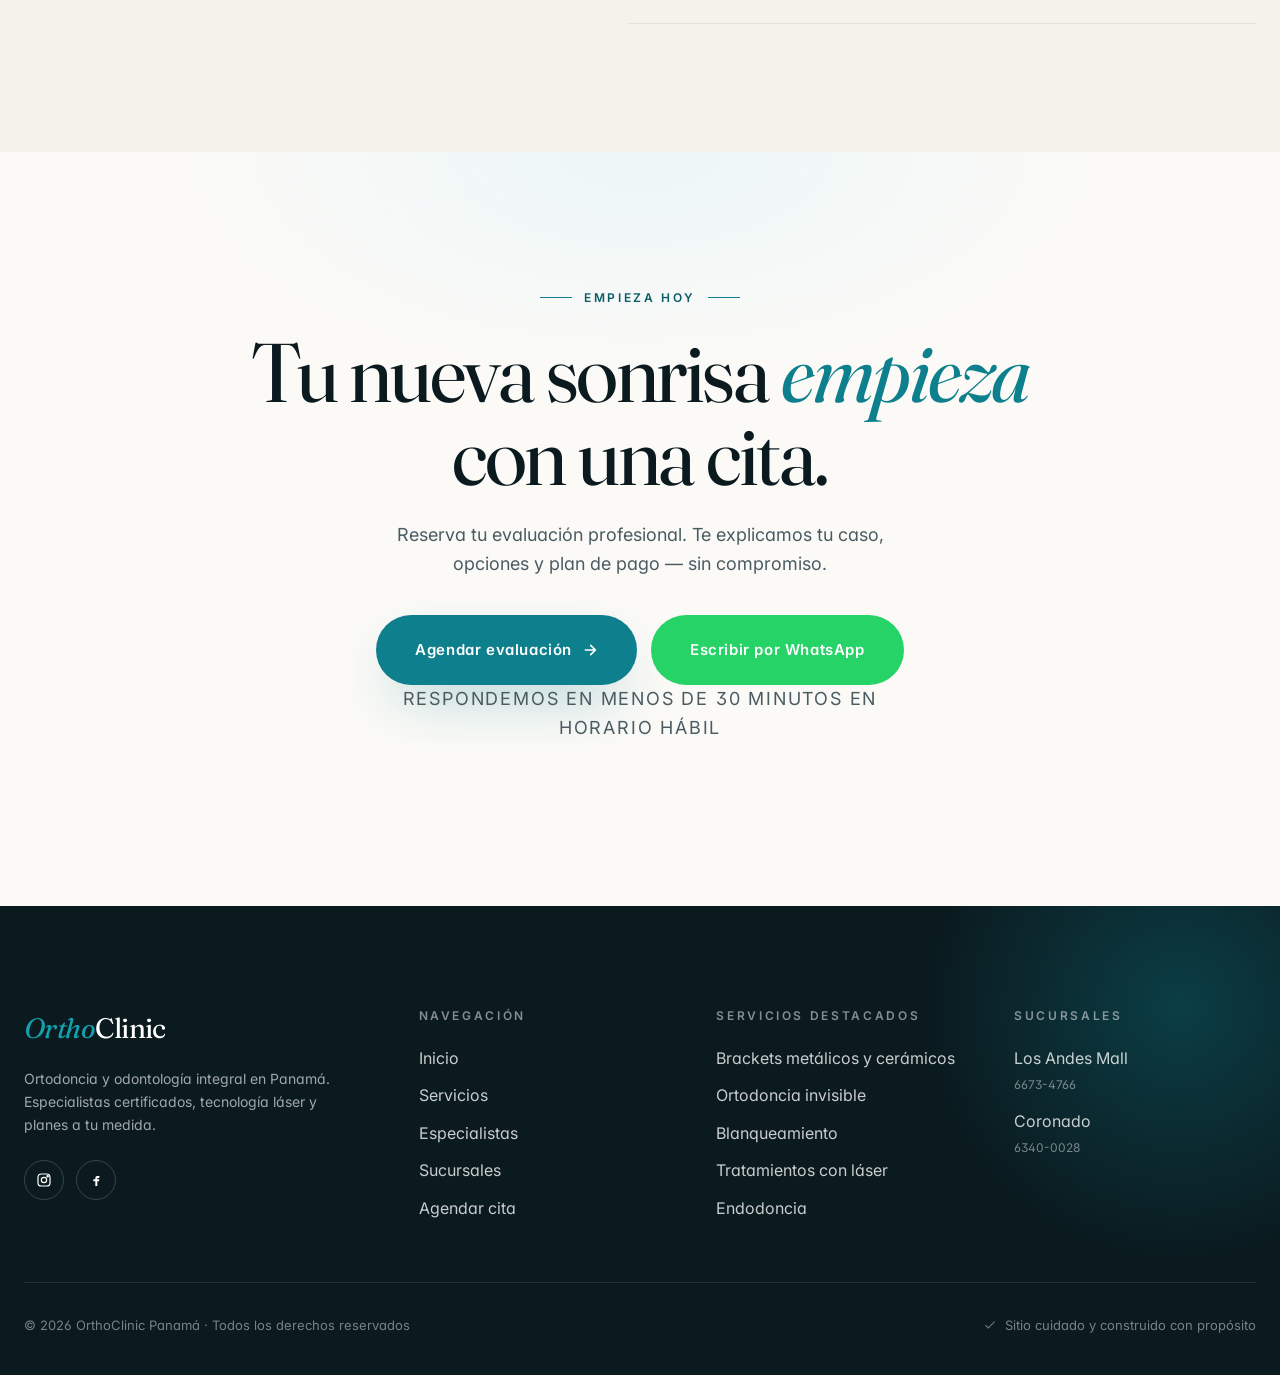
==== commit eacc6c16: "feat: cierre de sucursal Costa Verde — eliminada de todo el sitio" ====
--- a/index.html
+++ b/index.html
@@ -3,11 +3,11 @@
 <head>
   <meta charset="utf-8" />
   <meta name="viewport" content="width=device-width, initial-scale=1, viewport-fit=cover" />
-  <title>OrthoClinic Panamá — Ortodoncia y odontología premium · 3 sucursales</title>
-  <meta name="description" content="Especialistas en ortodoncia, brackets, blanqueamiento y láser dental en Panamá. Sucursales en Los Andes Mall, Coronado y Costa Verde. Promoción sin abono inicial." />
+  <title>OrthoClinic Panamá — Ortodoncia y odontología premium · 2 sucursales</title>
+  <meta name="description" content="Especialistas en ortodoncia, brackets, blanqueamiento y láser dental en Panamá. Sucursales en Los Andes Mall y Coronado. Promoción sin abono inicial." />
   <meta name="theme-color" content="#0E7F8C" />
   <meta property="og:title" content="OrthoClinic — Ortodoncia premium en Panamá" />
-  <meta property="og:description" content="Sonrisas que cambian vidas. Brackets, ortodoncia invisible, blanqueamiento y láser. 3 sucursales en Panamá." />
+  <meta property="og:description" content="Sonrisas que cambian vidas. Brackets, ortodoncia invisible, blanqueamiento y láser. 2 sucursales en Panamá." />
   <meta property="og:type" content="website" />
   <link rel="icon" href="/public/logo-mark.svg" type="image/svg+xml" />
   <link href="/shared/theme.css?v=3" rel="stylesheet" />
@@ -478,8 +478,10 @@
 
     .locs-grid {
       display: grid;
-      grid-template-columns: repeat(3, 1fr);
+      grid-template-columns: repeat(2, 1fr);
       gap: 20px;
+      max-width: 880px;
+      margin: 0 auto;
     }
     .loc-card {
       background: rgba(255,255,255,0.04);
@@ -711,7 +713,7 @@
           Sonrisas que <em>cambian vidas</em>, hechas en Panamá.
         </h1>
         <p class="hero-sub" data-reveal data-reveal-delay="2">
-          Especialistas certificados, tecnología láser y planes con promoción <strong style="color: var(--oc-coral);">sin abono inicial</strong>. Tres sucursales: Los Andes Mall, Coronado y Costa Verde.
+          Especialistas certificados, tecnología láser y planes con promoción <strong style="color: var(--oc-coral);">sin abono inicial</strong>. Dos sucursales: Los Andes Mall y Coronado.
         </p>
         <div class="hero-ctas" data-reveal data-reveal-delay="3">
           <a class="oc-btn oc-btn-teal oc-btn-lg" href="/agenda">
@@ -727,7 +729,7 @@
             <span class="lbl">Años de experiencia</span>
           </div>
           <div class="hero-trust-item">
-            <span class="num"><span data-count="3" data-suffix="">0</span></span>
+            <span class="num"><span data-count="2" data-suffix="">0</span></span>
             <span class="lbl">Sucursales en Panamá</span>
           </div>
           <div class="hero-trust-item">
@@ -761,8 +763,8 @@
         </div>
 
         <div class="hero-card-locs">
-          <h5>3 sucursales</h5>
-          <p>Andes, Coronado <em>&</em> Costa Verde</p>
+          <h5>2 sucursales</h5>
+          <p>Los Andes Mall <em>&</em> Coronado</p>
         </div>
       </div>
     </div>
@@ -819,8 +821,8 @@
           <div class="promise-item" data-reveal data-reveal-delay="5">
             <div class="promise-num">04</div>
             <div>
-              <h3>3 sucursales, una sola promesa</h3>
-              <p>Los Andes Mall, Coronado y Costa Verde. Mismo nivel de cuidado, mismo equipo, donde te quede más cómodo.</p>
+              <h3>2 sucursales, una sola promesa</h3>
+              <p>Los Andes Mall y Coronado. Mismo nivel de cuidado, mismo equipo, donde te quede más cómodo.</p>
             </div>
           </div>
         </div>
@@ -980,7 +982,7 @@
   <section class="locs-section">
     <div class="locs-inner">
       <div class="locs-head">
-        <span class="oc-eyebrow is-center is-light" data-reveal>3 sucursales · Panamá</span>
+        <span class="oc-eyebrow is-center is-light" data-reveal>2 sucursales · Panamá</span>
         <h2 data-reveal data-reveal-delay="1">Estamos donde te queda <em>más cómodo</em>.</h2>
         <p data-reveal data-reveal-delay="2">Mismo equipo, mismos estándares. Elige la sucursal y agenda tu cita en menos de un minuto.</p>
       </div>
@@ -1012,18 +1014,6 @@
           </div>
         </article>
 
-        <article class="loc-card" data-reveal data-reveal-delay="2">
-          <h3 class="loc-name">Costa Verde</h3>
-          <p class="loc-addr">Centro Comercial Costa Verde<br>Arraiján, Panamá</p>
-          <a class="loc-phone" href="tel:+50767296810">
-            <svg width="16" height="16" viewBox="0 0 24 24" fill="none" stroke="currentColor" stroke-width="2" stroke-linecap="round"><path d="M22 16.92v3a2 2 0 0 1-2.18 2 19.79 19.79 0 0 1-8.63-3.07 19.5 19.5 0 0 1-6-6 19.79 19.79 0 0 1-3.07-8.67A2 2 0 0 1 4.11 2h3a2 2 0 0 1 2 1.72 12.84 12.84 0 0 0 .7 2.81 2 2 0 0 1-.45 2.11L8.09 9.91a16 16 0 0 0 6 6l1.27-1.27a2 2 0 0 1 2.11-.45 12.84 12.84 0 0 0 2.81.7A2 2 0 0 1 22 16.92z"/></svg>
-            6729-6810
-          </a>
-          <div class="loc-actions">
-            <a class="loc-map" href="https://www.google.com/maps?q=costa+verde+orthoclinic" target="_blank" rel="noopener">Cómo llegar</a>
-            <a class="loc-wa" href="https://wa.me/50767296810?text=Hola%20OrthoClinic%20Costa%20Verde%2C%20quisiera%20agendar%20una%20cita" target="_blank" rel="noopener">WhatsApp</a>
-          </div>
-        </article>
       </div>
     </div>
   </section>
@@ -1067,7 +1057,7 @@
             <div class="test-avatar">A</div>
             <div>
               <div class="test-name">Andrea V.</div>
-              <div class="test-when">Láser · Costa Verde</div>
+              <div class="test-when">Láser · Coronado</div>
             </div>
           </div>
         </div>
@@ -1111,7 +1101,7 @@
           </details>
           <details class="faq-item" data-reveal>
             <summary>¿Cuál sucursal me queda mejor?</summary>
-            <p>Tenemos 3 sucursales: Los Andes Mall (este de la ciudad), Coronado (interior) y Costa Verde (Arraiján). Todas con el mismo equipo y los mismos estándares.</p>
+            <p>Tenemos 2 sucursales: Los Andes Mall (este de la ciudad) y Coronado (interior). Ambas con el mismo equipo y los mismos estándares.</p>
           </details>
         </div>
       </div>
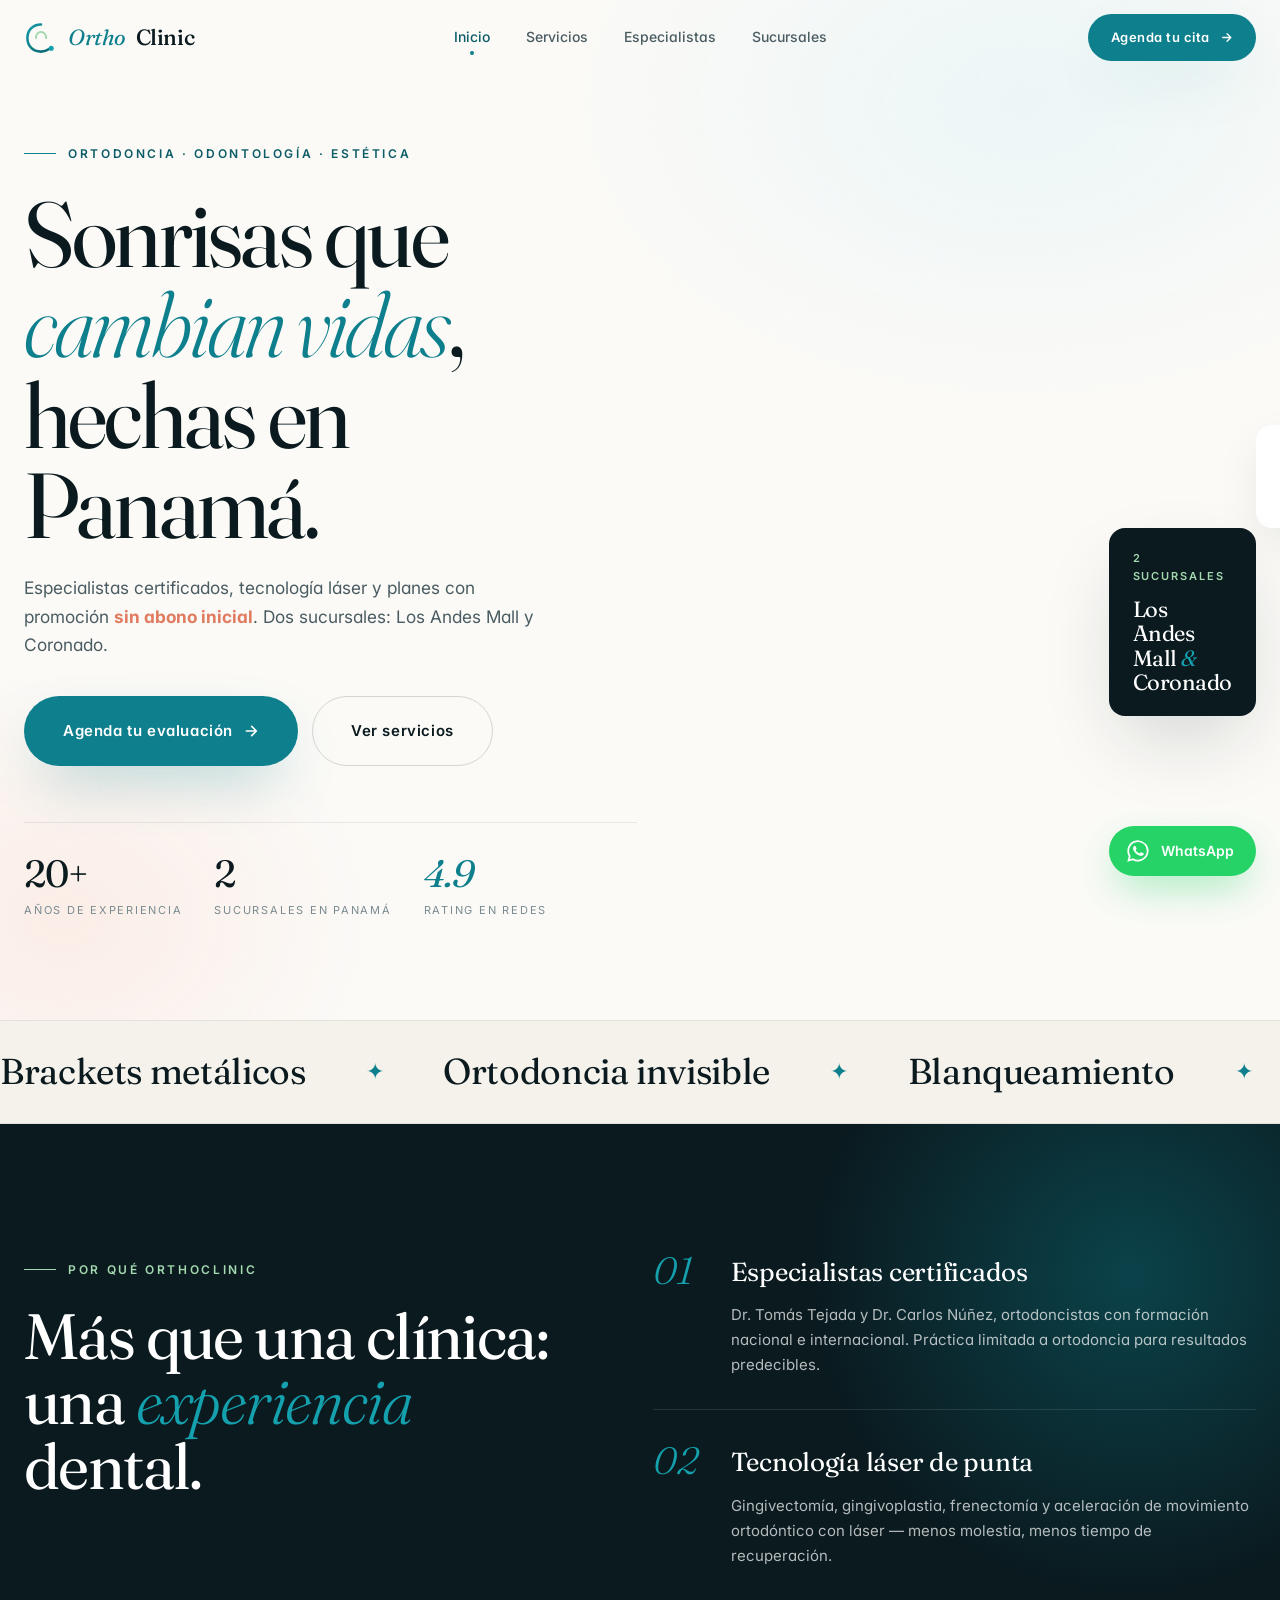
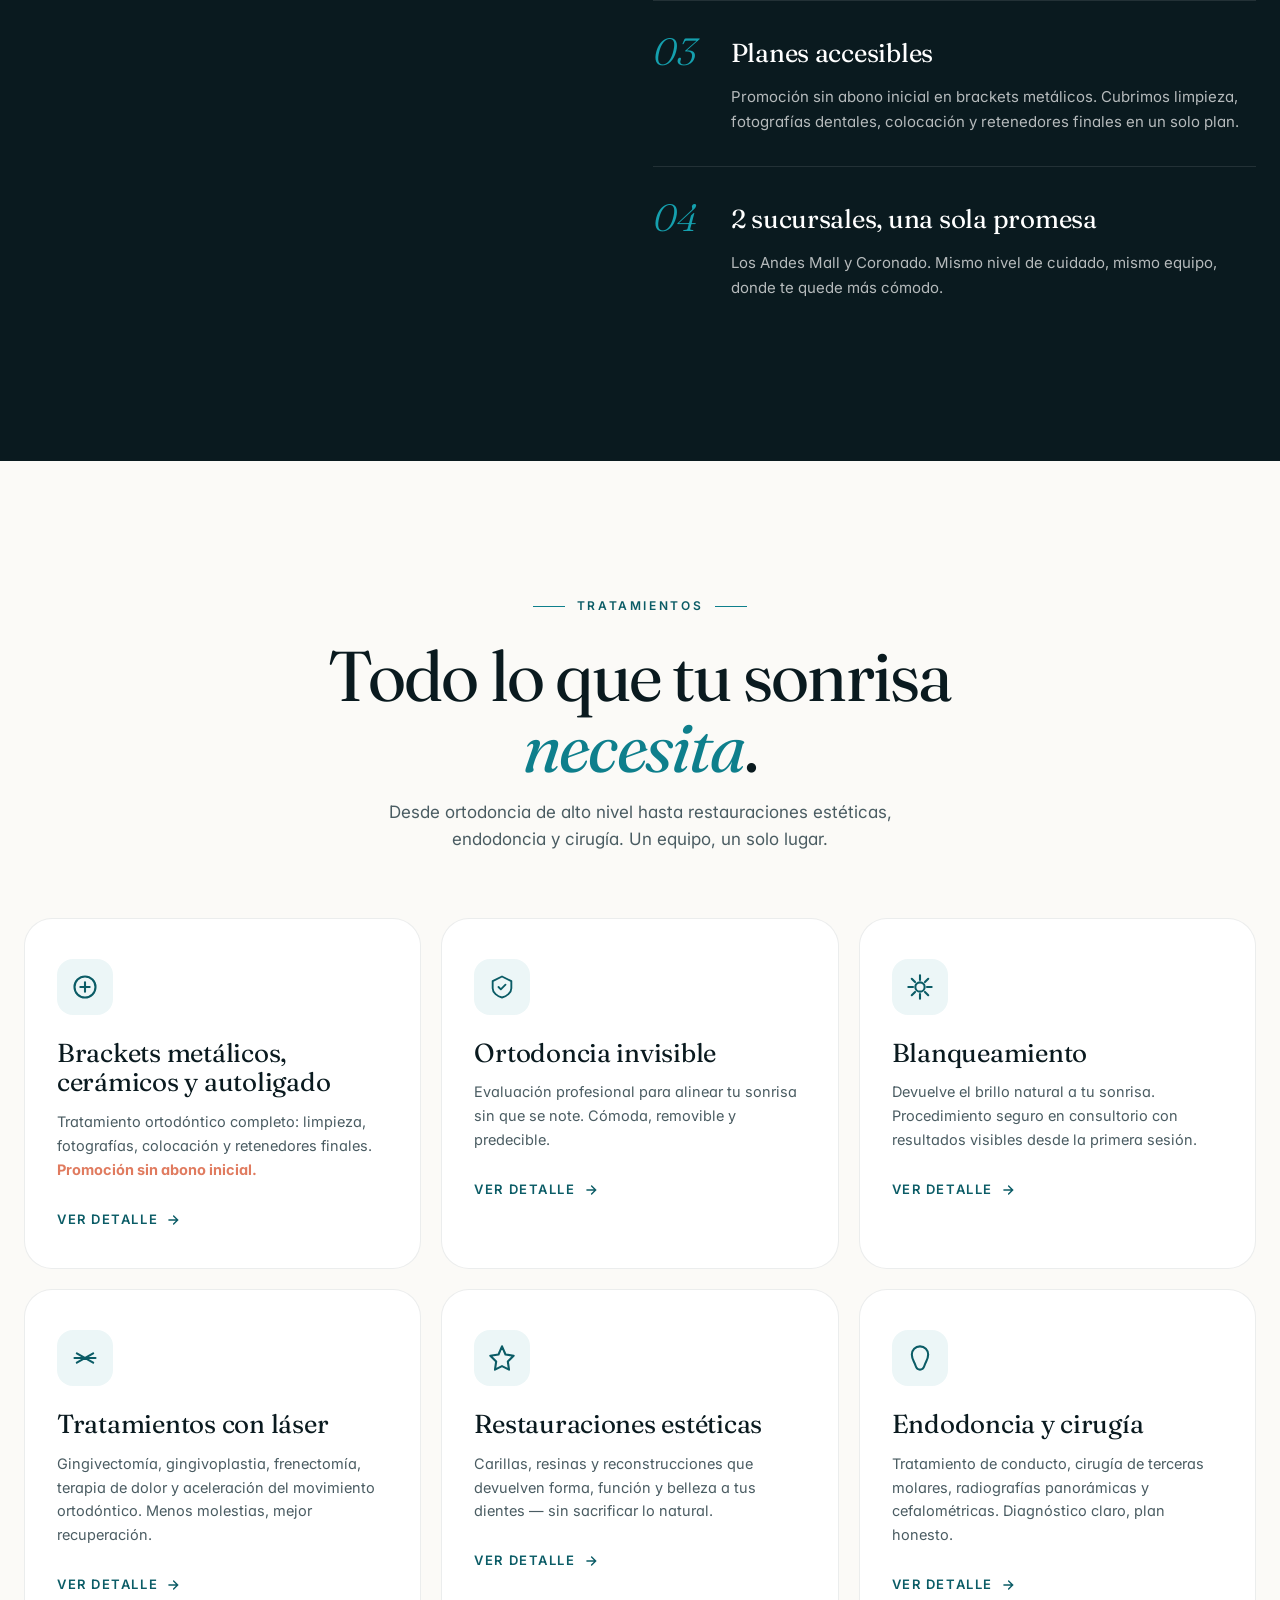
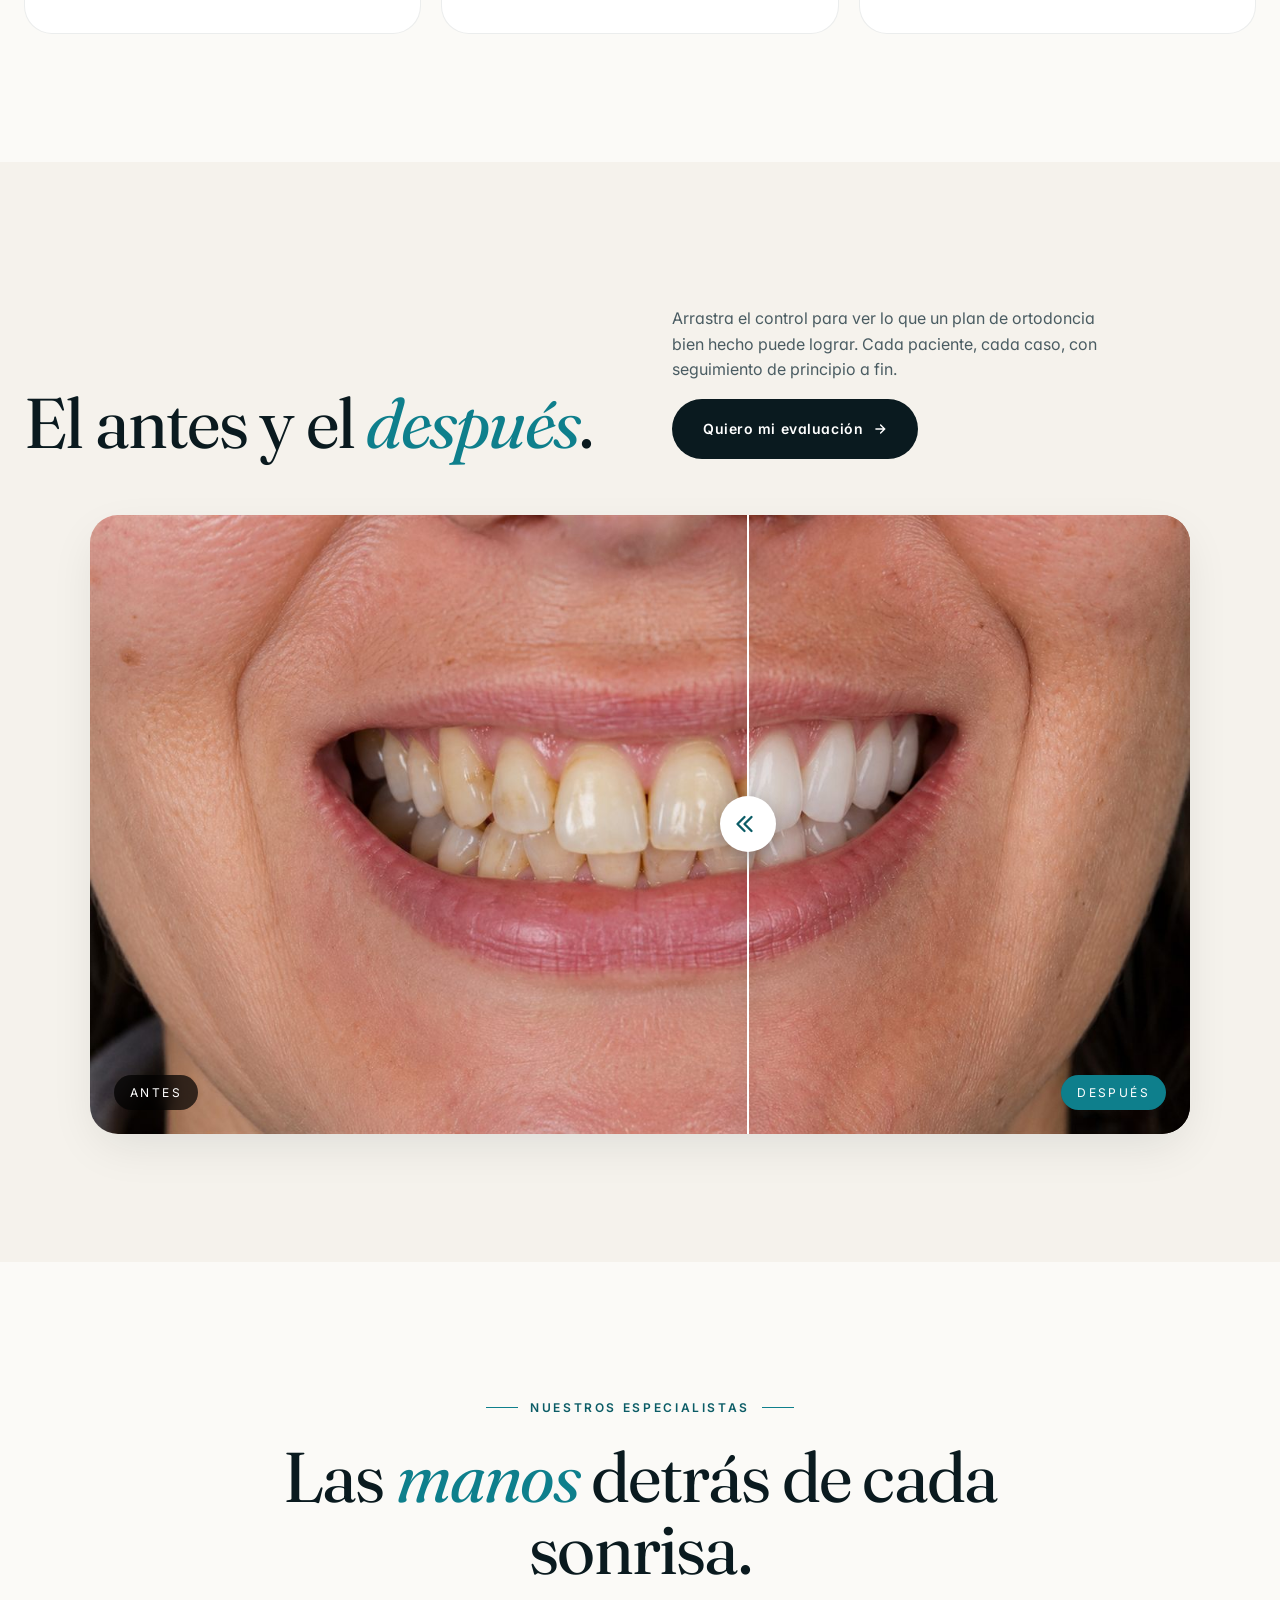
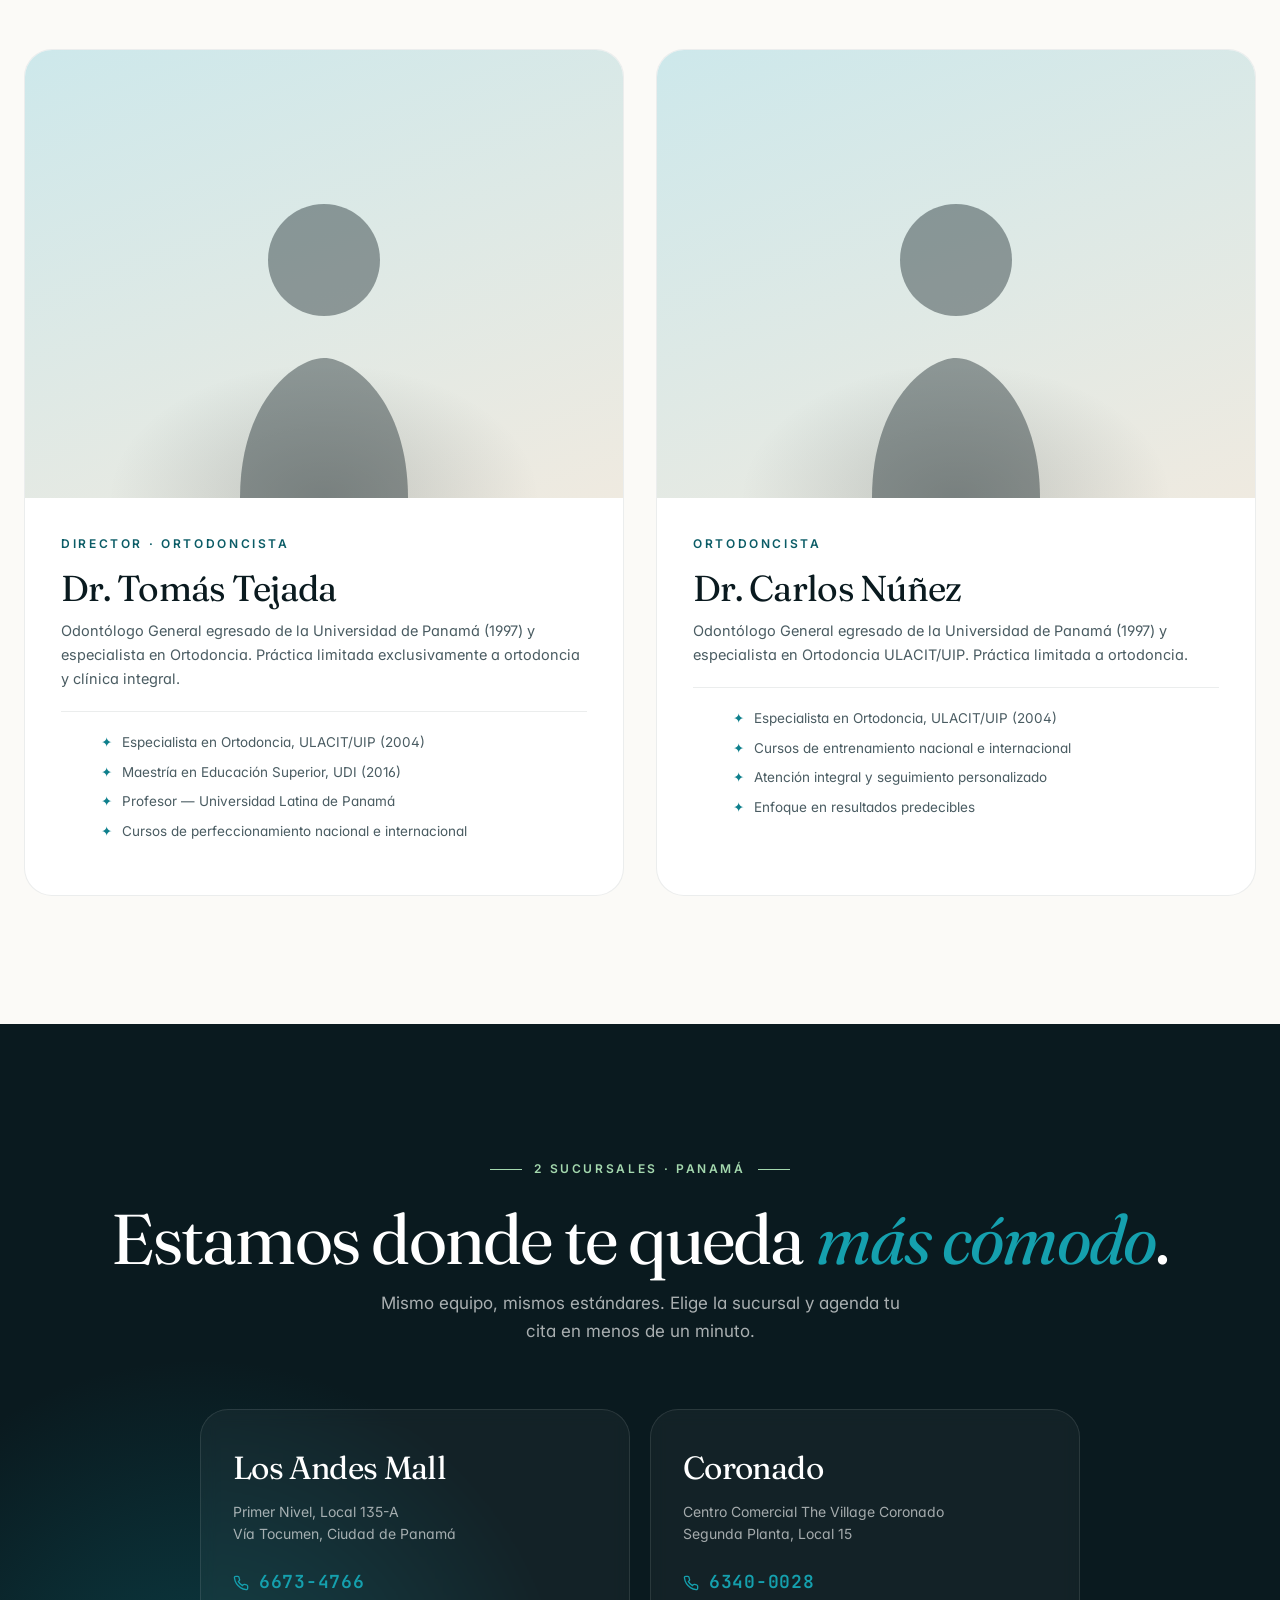
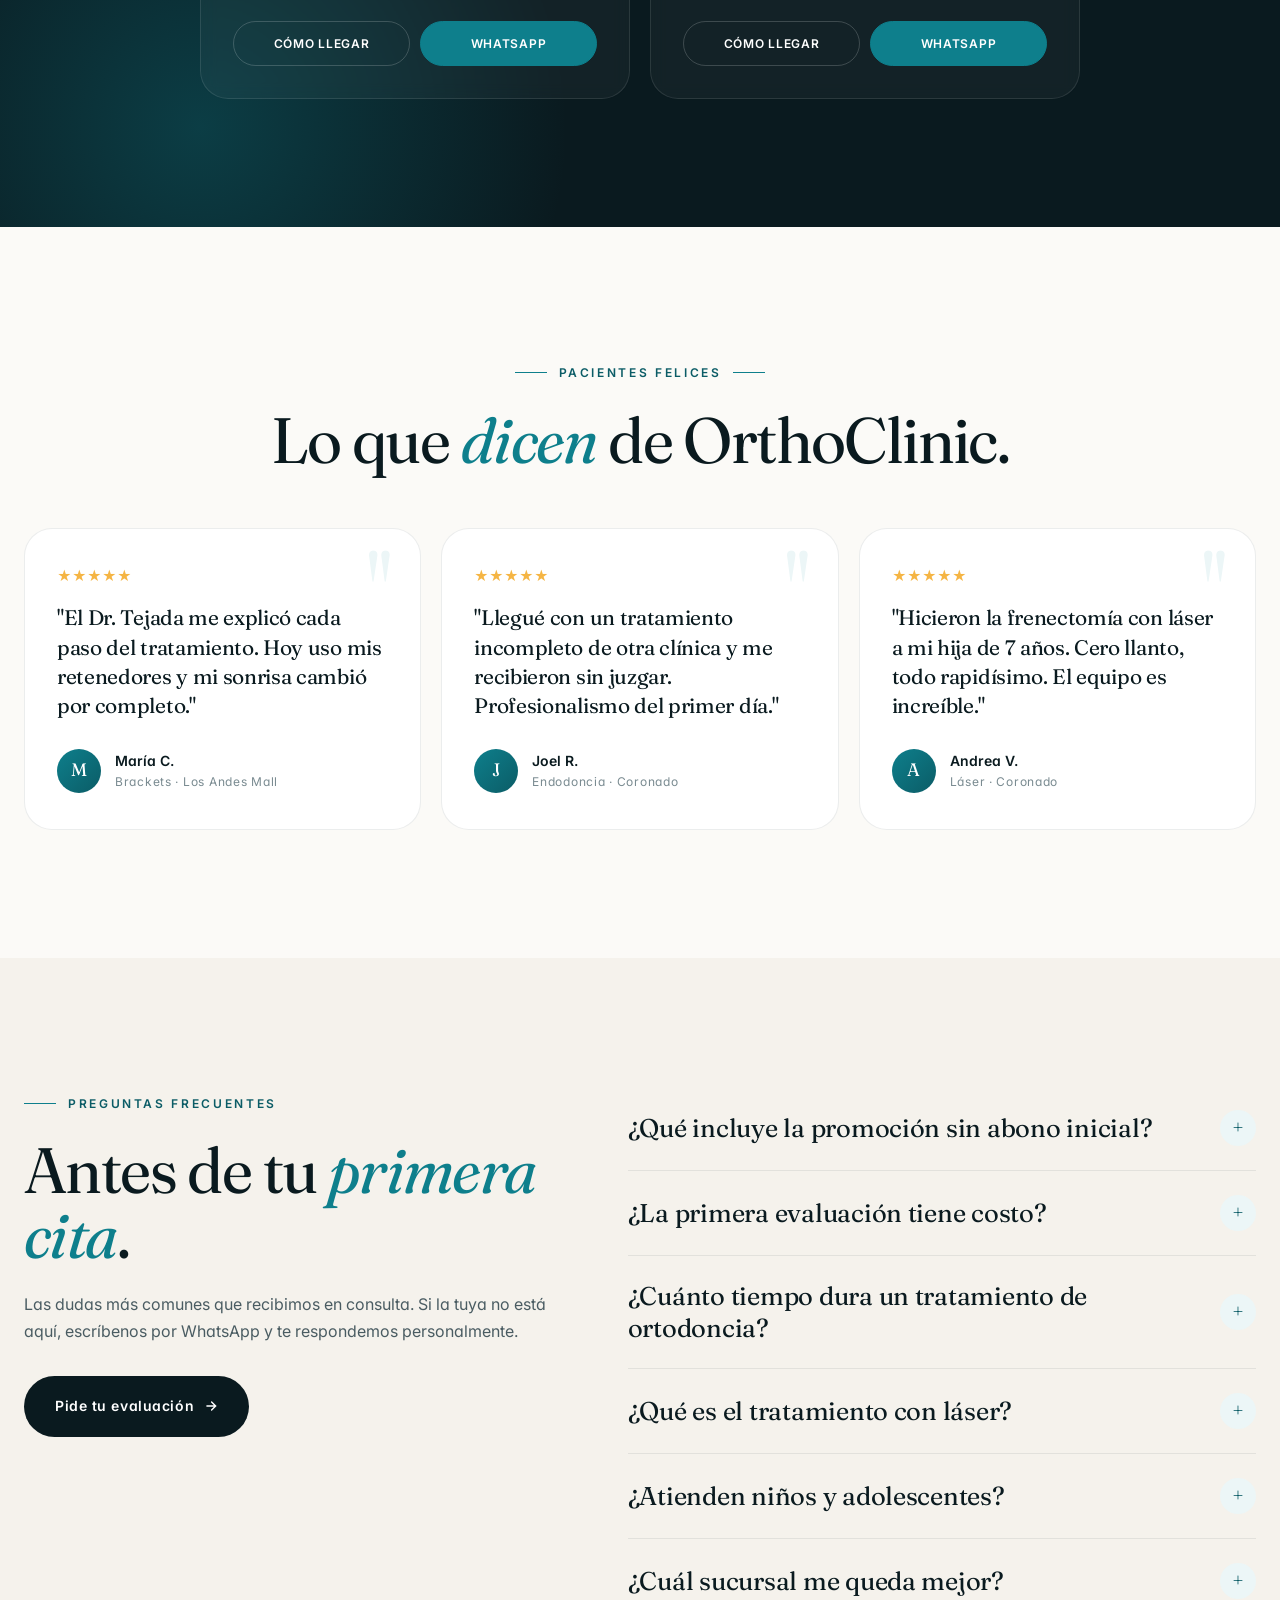
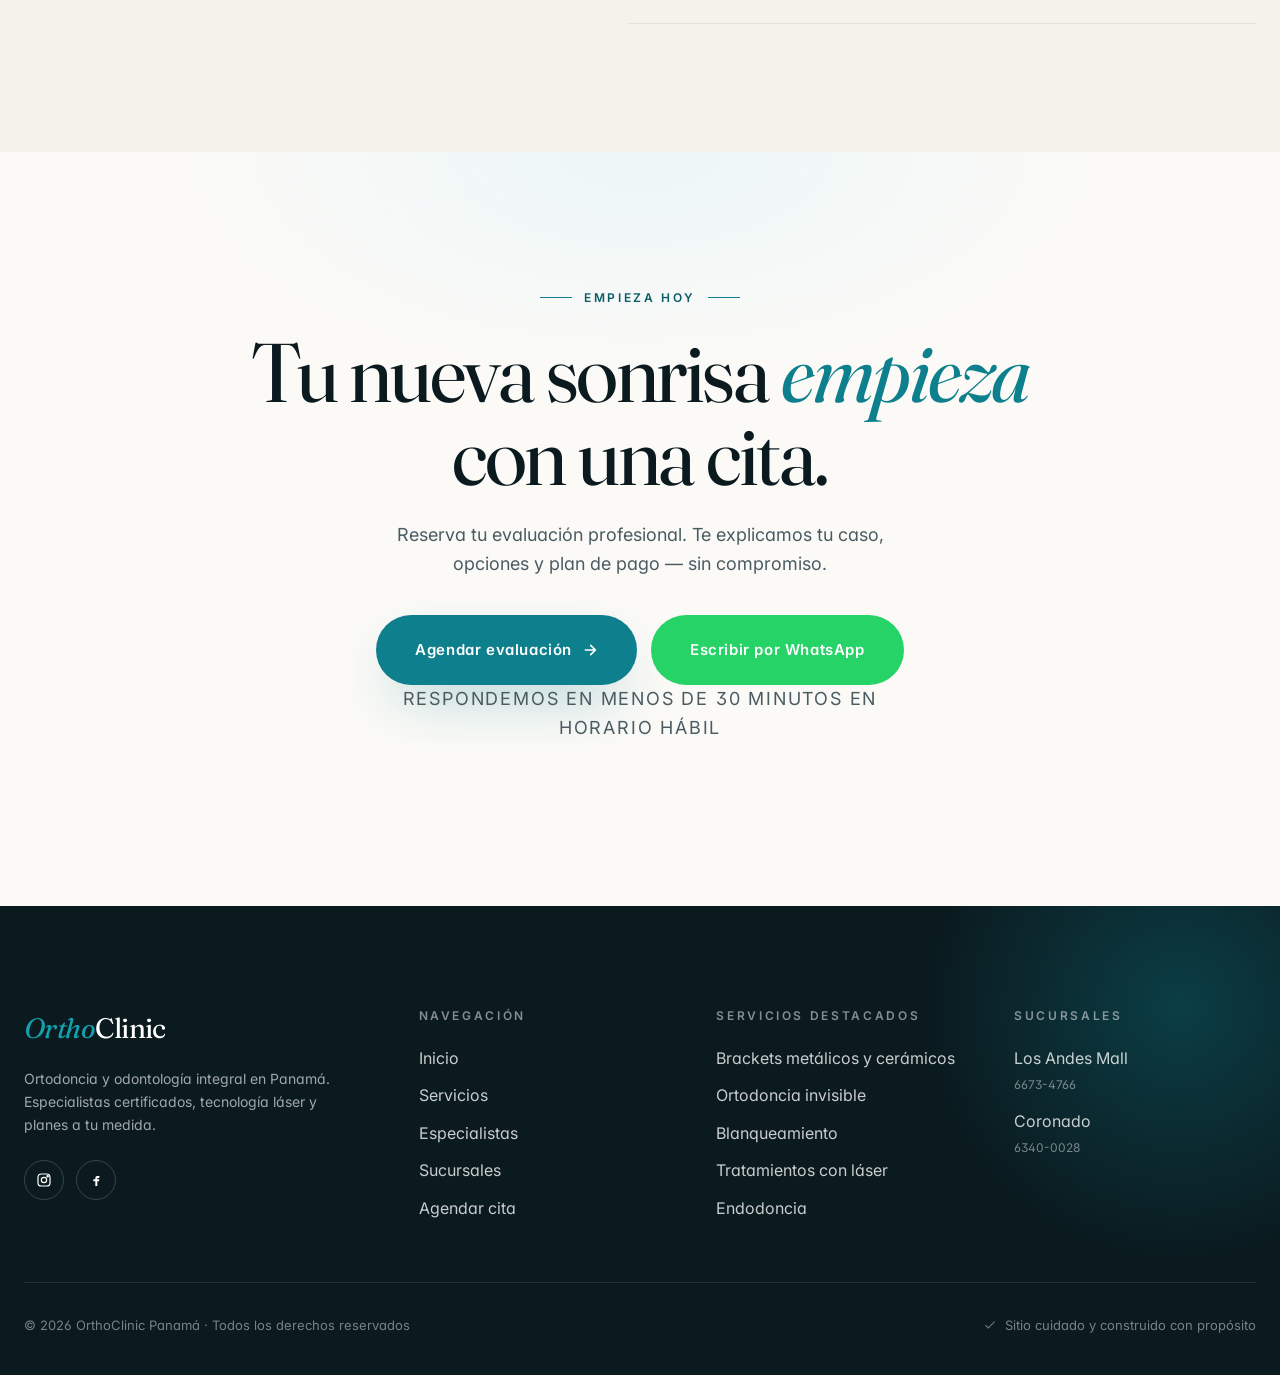
==== commit 54ec4414: "fix: cards flotantes del hero ahora caben en laptops (≤1400px)" ====
--- a/index.html
+++ b/index.html
@@ -692,6 +692,11 @@
     .cta-fine { margin-top: 32px; font-size: 12px; color: var(--oc-ink-soft); letter-spacing: 0.1em; text-transform: uppercase; }
 
     /* === RESPONSIVE === */
+    /* Laptops y pantallas medianas — traer las cards flotantes hacia adentro para que no se salgan del viewport */
+    @media (max-width: 1400px) {
+      .hero-card-rating { left: 4%; bottom: 6%; }
+      .hero-card-locs   { right: 4%; top: 4%; }
+    }
     @media (max-width: 980px) {
       .hero-inner { grid-template-columns: 1fr; gap: 40px; }
       .hero-visual { max-width: 420px; margin: 0 auto; }
